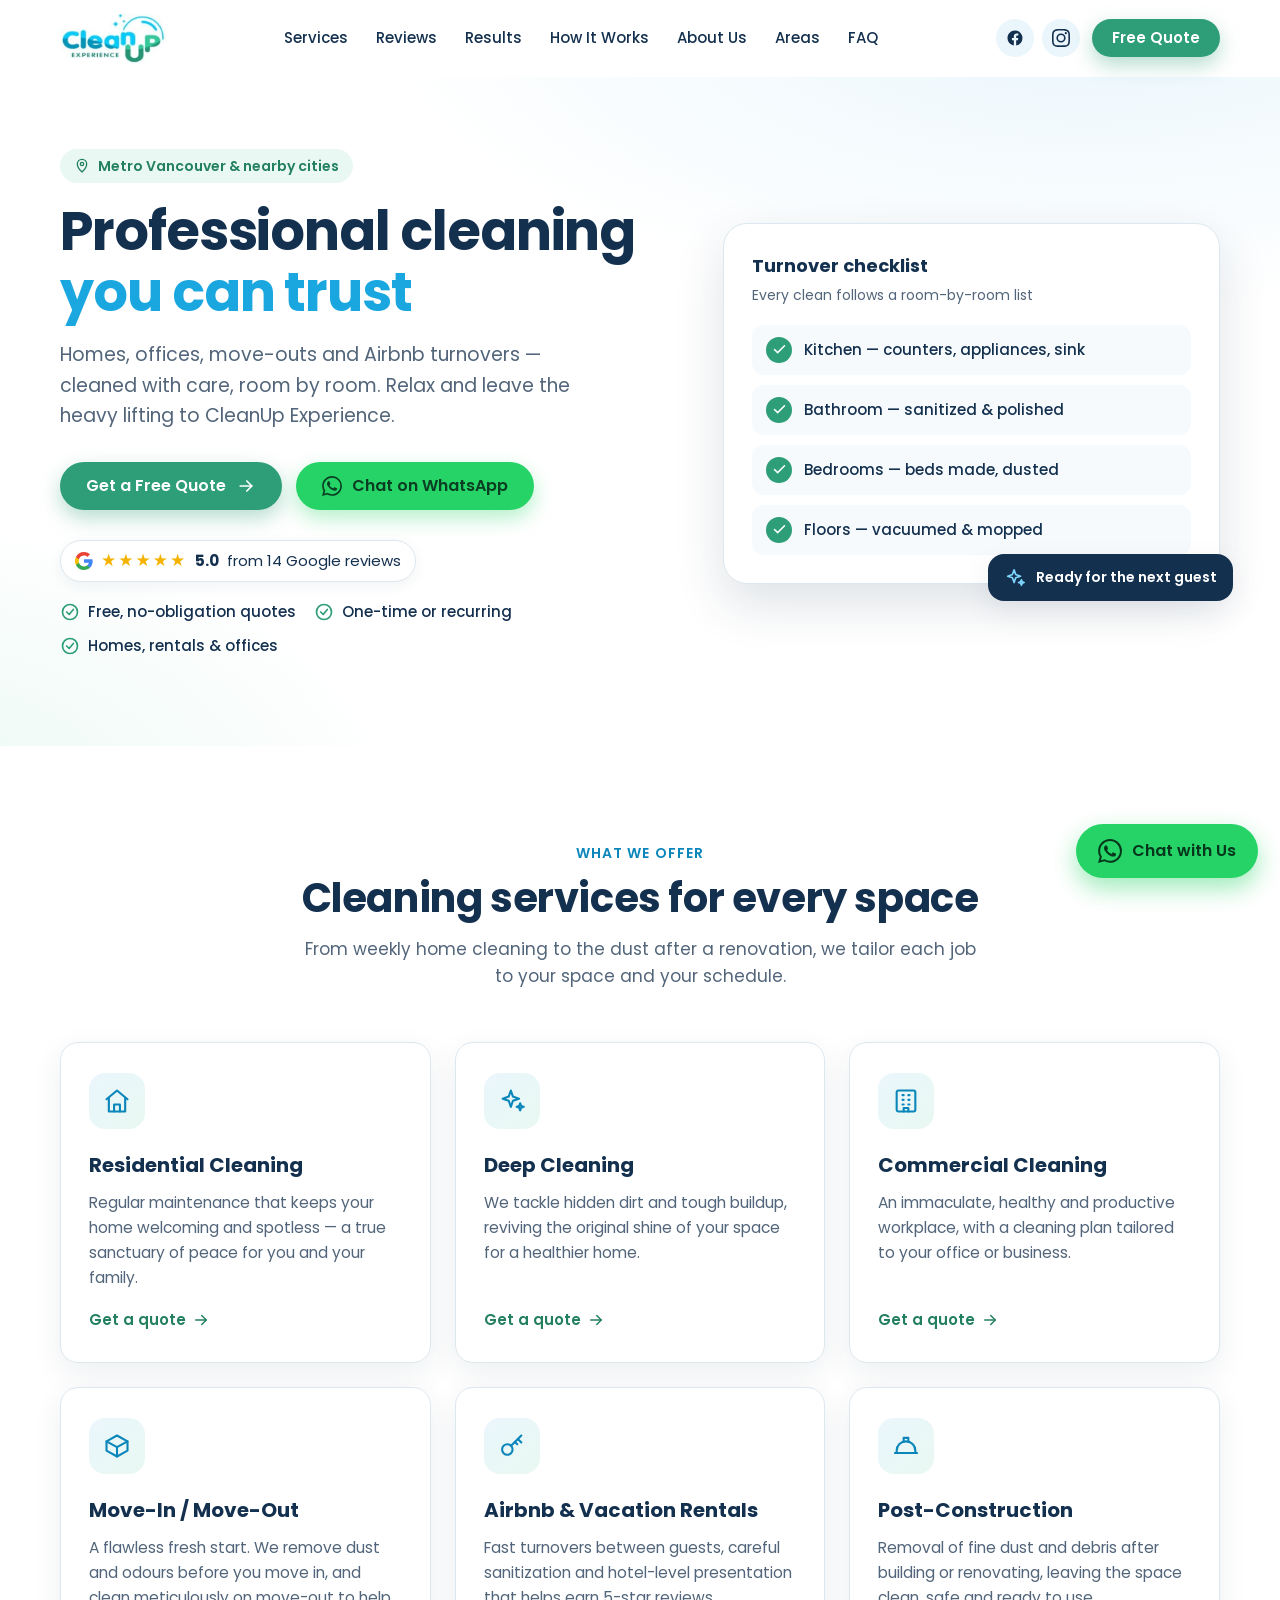
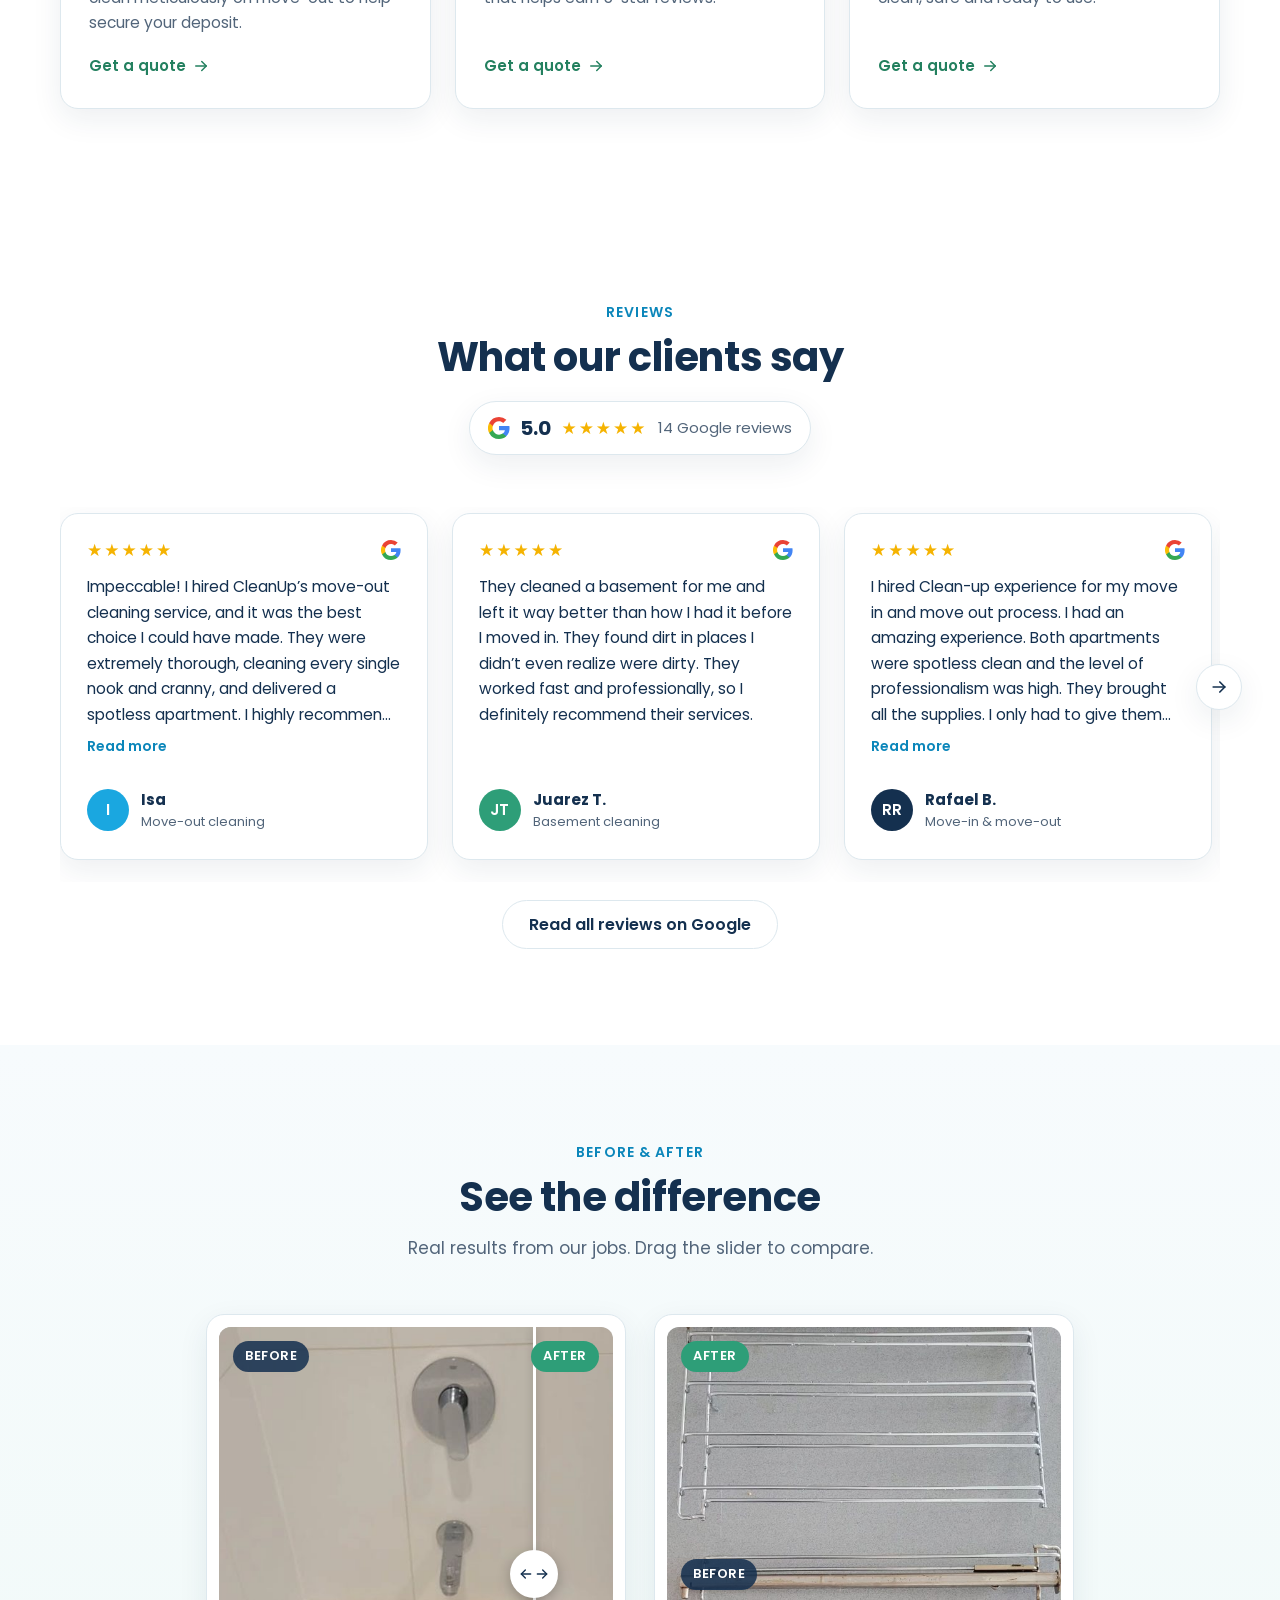
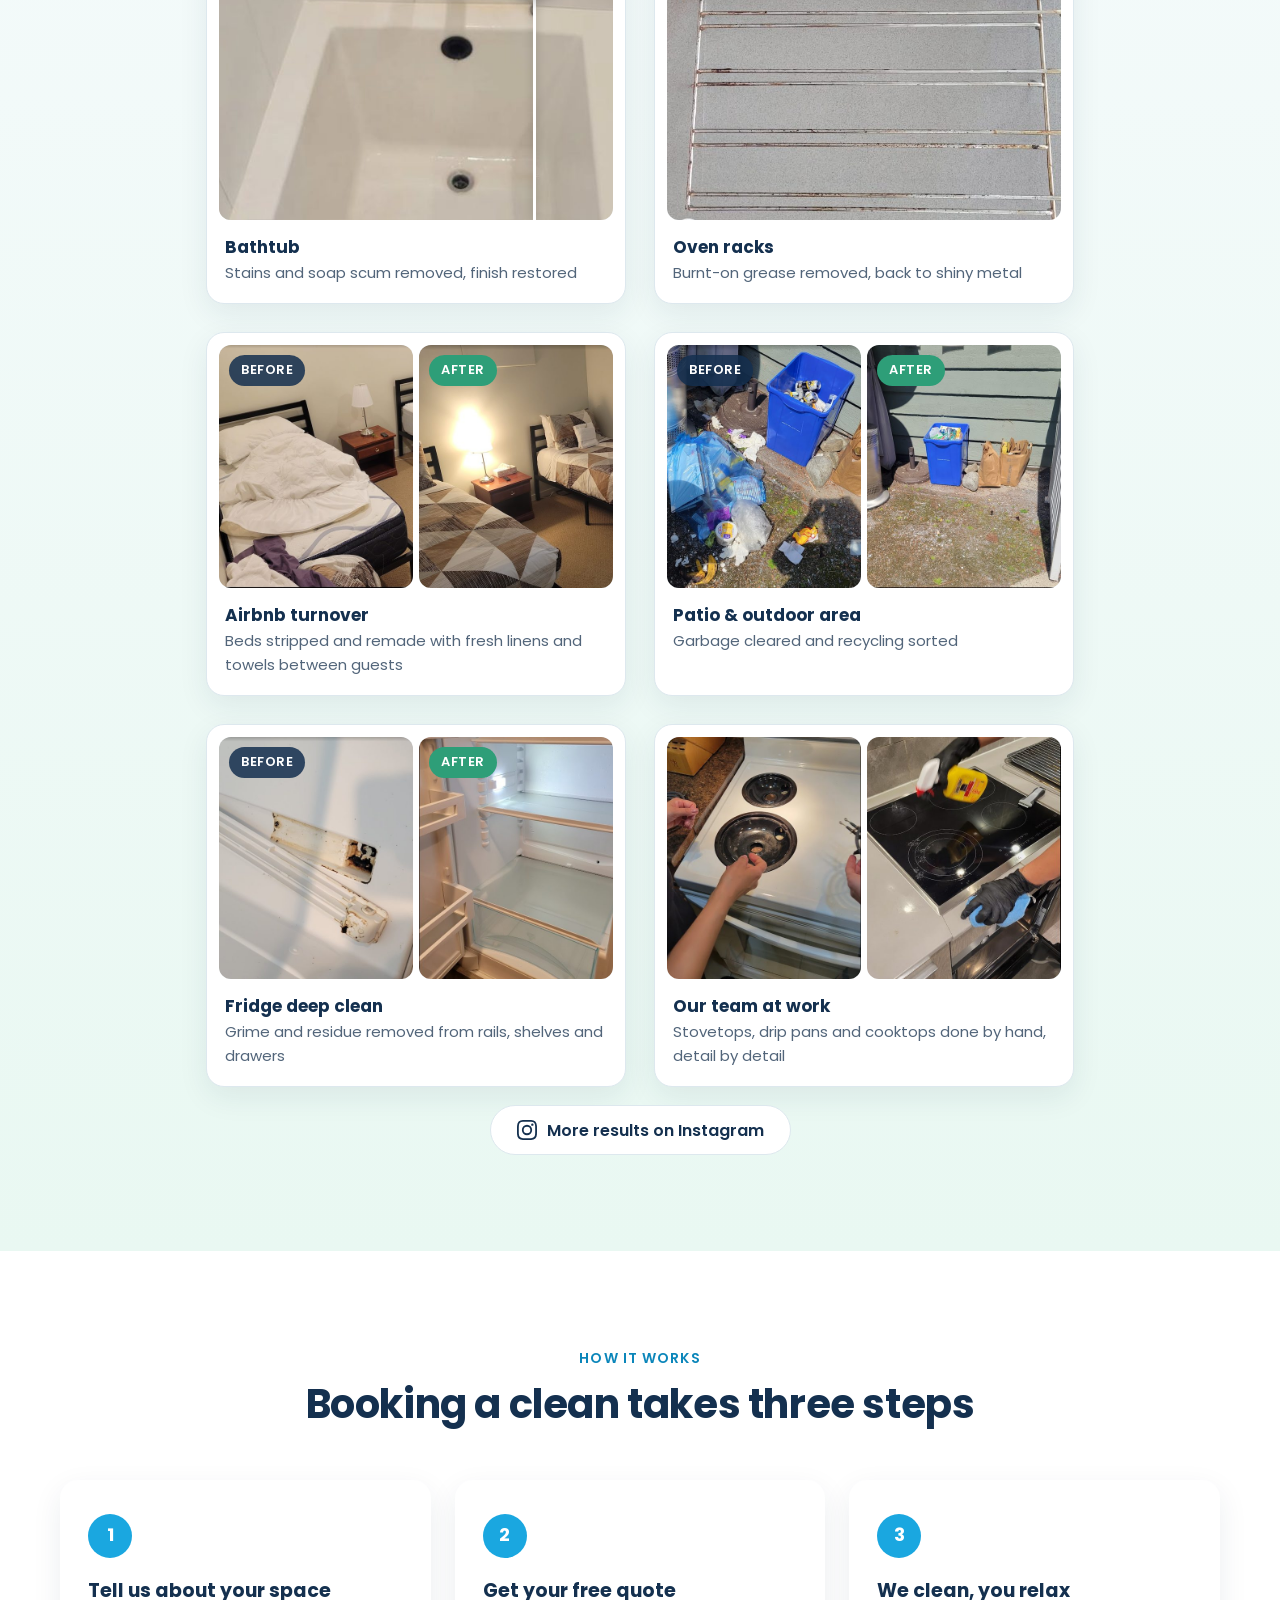
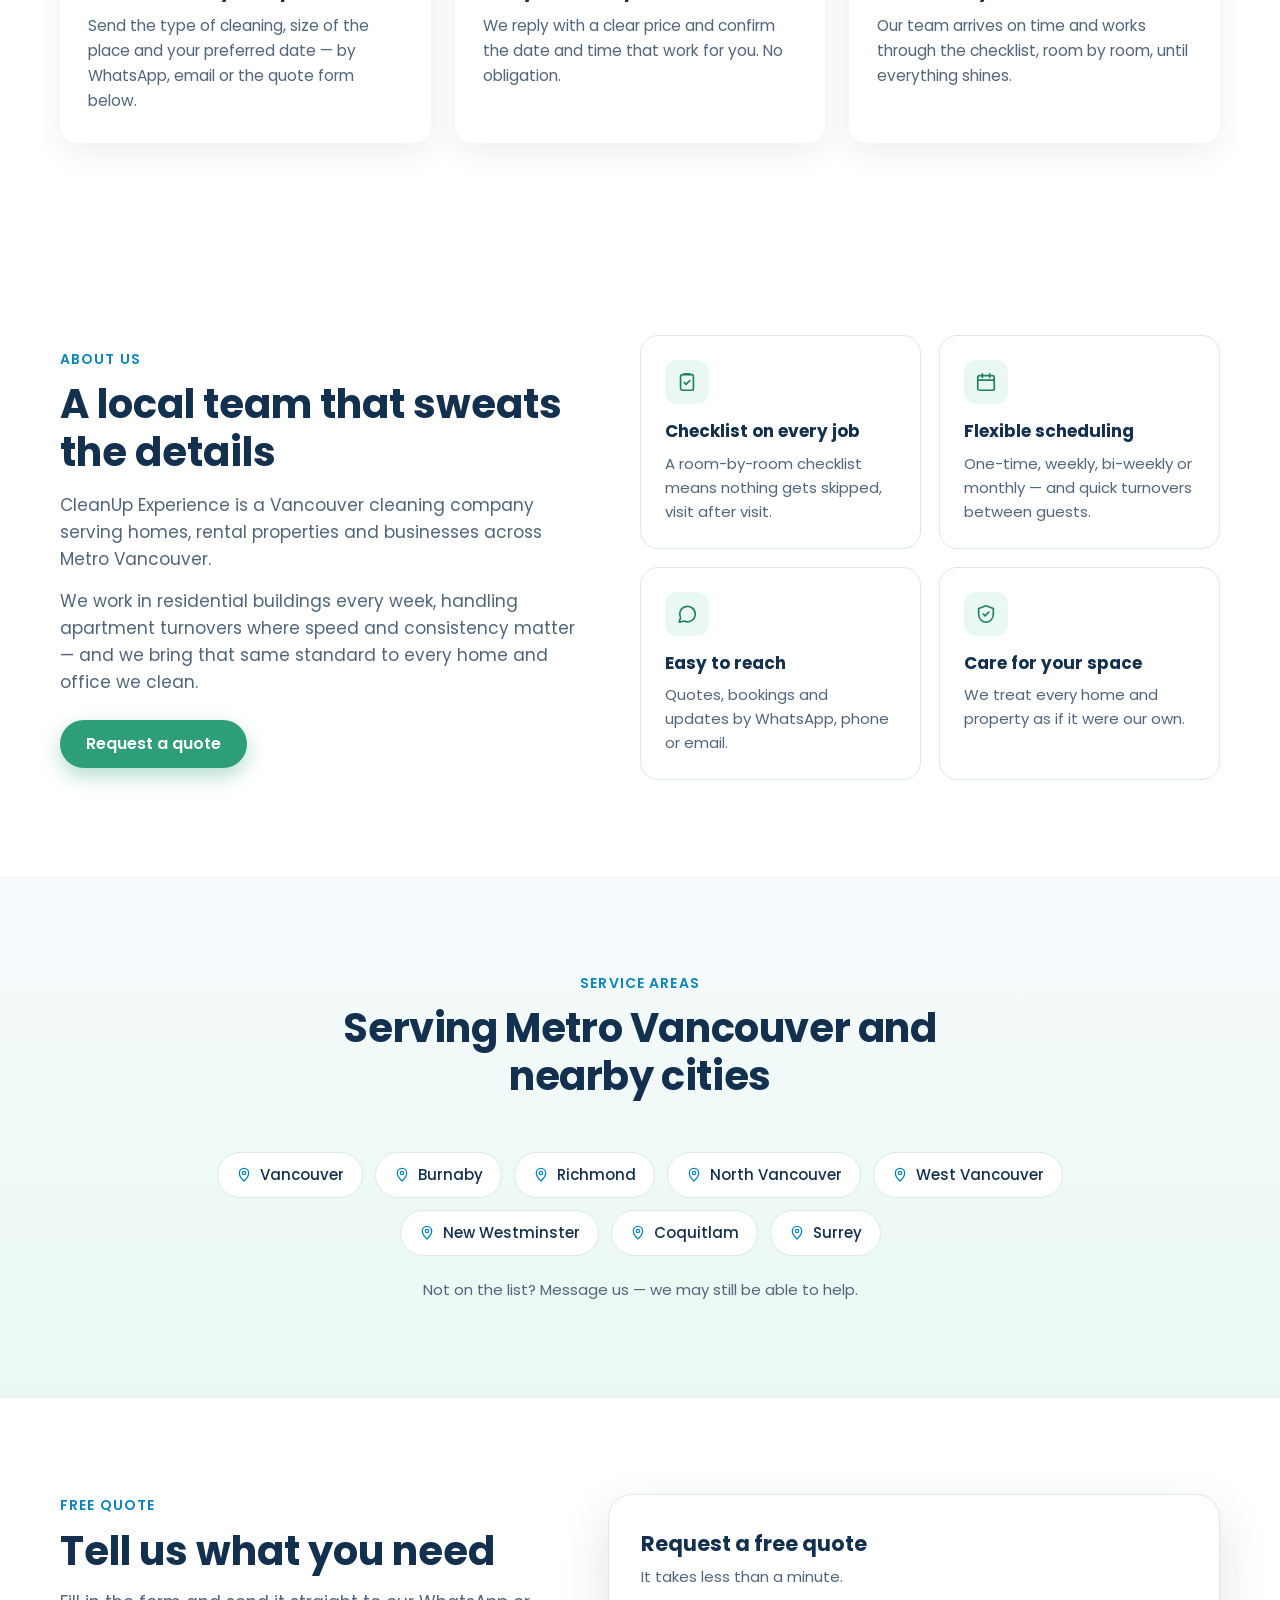
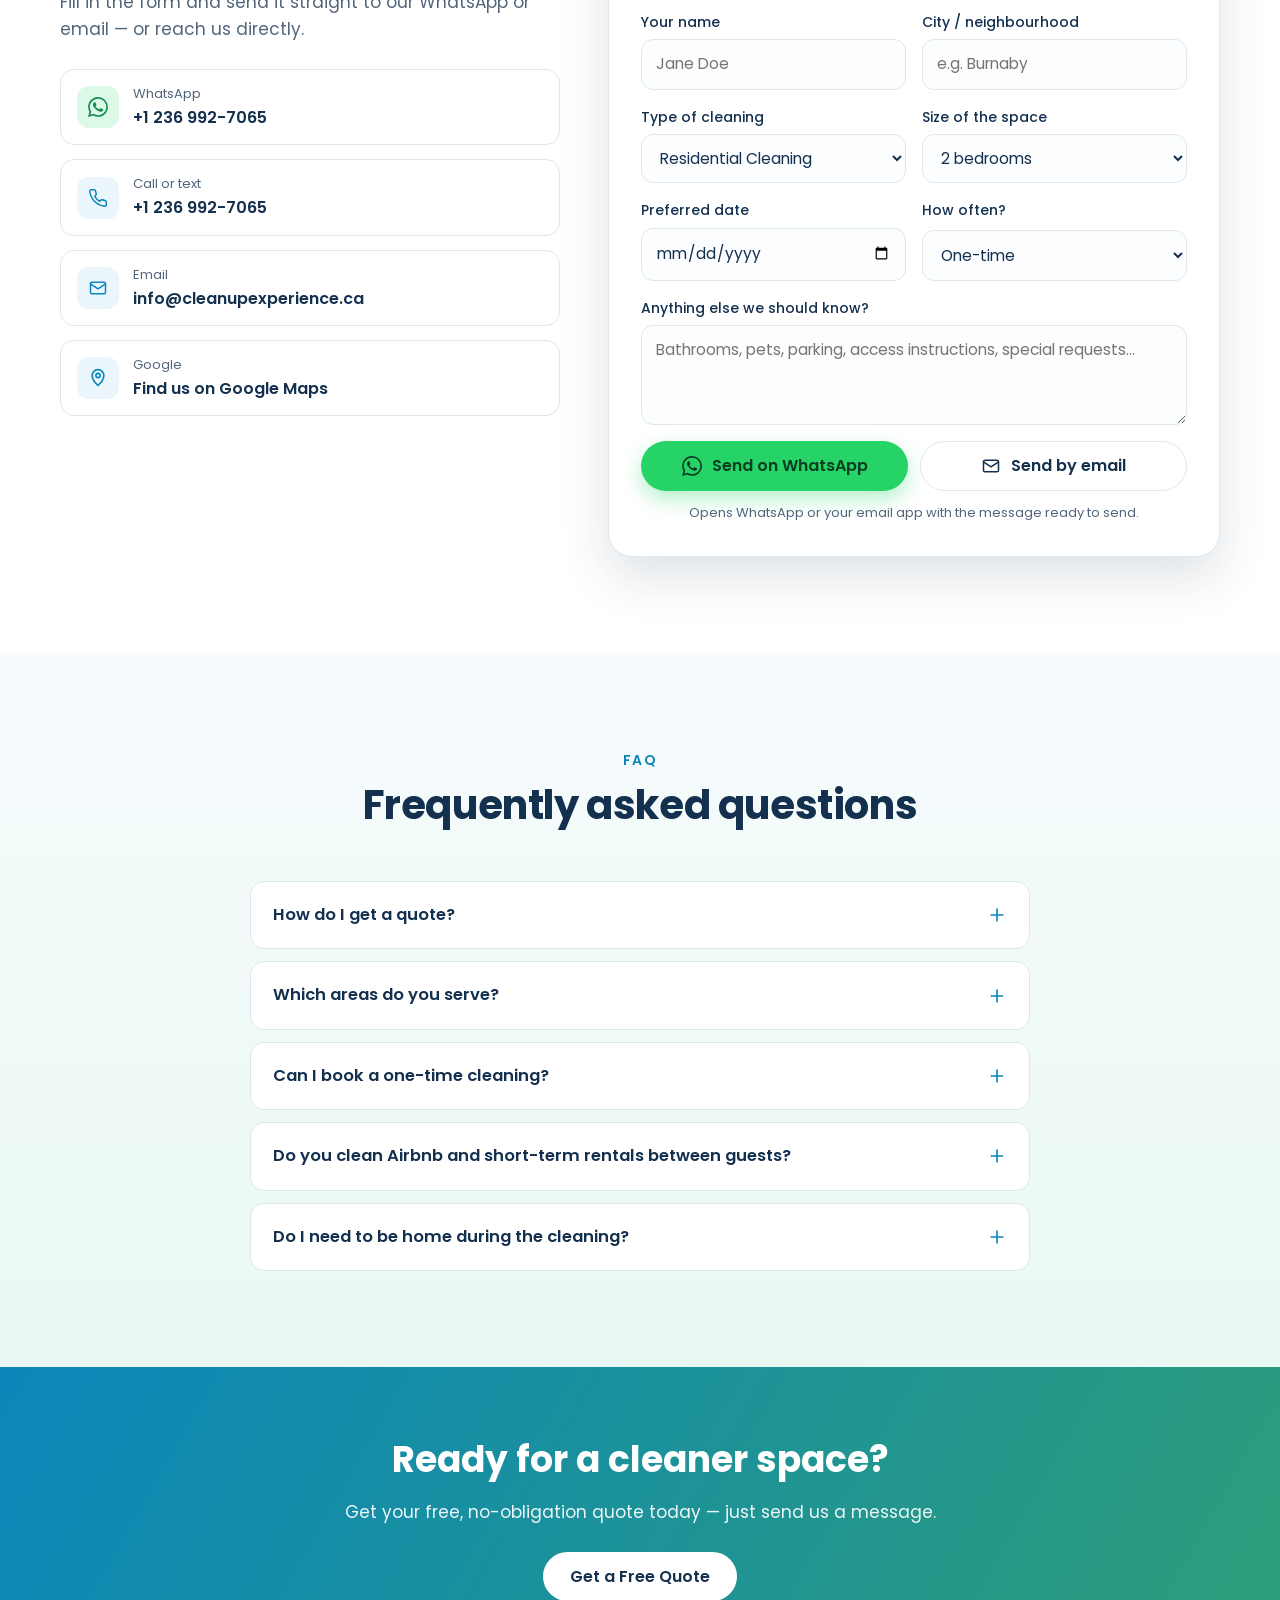
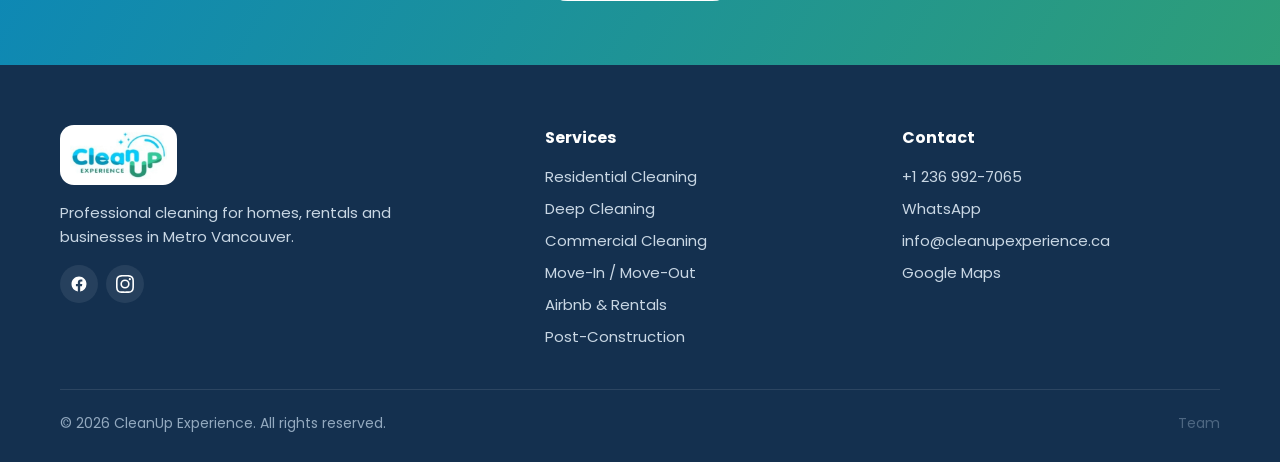
==== index.html @ a3937043 "Add files via upload" ====
<!DOCTYPE html>
<html lang="en" class="no-js">
<head>
  <meta charset="UTF-8">
  <meta name="viewport" content="width=device-width, initial-scale=1.0">
  <title>CleanUp Experience | House, Airbnb &amp; Commercial Cleaning in Metro Vancouver</title>
  <meta name="description" content="Professional residential, deep, move-in/move-out, Airbnb turnover, commercial and post-construction cleaning in Vancouver and Metro Vancouver. Get a free quote on WhatsApp.">
  <link rel="canonical" href="https://cleanupexperience.ca/">
  <meta name="theme-color" content="#1aa7e0">

  <!-- Open Graph / social sharing -->
  <meta property="og:type" content="website">
  <meta property="og:site_name" content="CleanUp Experience">
  <meta property="og:title" content="CleanUp Experience | Professional Cleaning in Metro Vancouver">
  <meta property="og:description" content="Residential, deep, move-in/out, Airbnb, commercial and post-construction cleaning. Free quotes on WhatsApp.">
  <meta property="og:url" content="https://cleanupexperience.ca/">
  <meta property="og:image" content="https://cleanupexperience.ca/assets/og-image.jpg">
  <meta property="og:locale" content="en_CA">
  <meta name="twitter:card" content="summary_large_image">

  <!-- Icons -->
  <link rel="icon" href="/favicon.ico" sizes="any">
  <link rel="apple-touch-icon" href="/assets/apple-touch-icon.png">

  <!-- Fonts -->
  <link rel="preconnect" href="https://fonts.googleapis.com">
  <link rel="preconnect" href="https://fonts.gstatic.com" crossorigin>
  <link href="https://fonts.googleapis.com/css2?family=Poppins:wght@400;500;600;700&display=swap" rel="stylesheet">

  <link rel="stylesheet" href="/styles.css">

  <!-- Structured data: helps Google show the business correctly -->
  <script type="application/ld+json">
  {
    "@context": "https://schema.org",
    "@type": "LocalBusiness",
    "@id": "https://cleanupexperience.ca/#business",
    "name": "CleanUp Experience",
    "description": "Residential, deep, move-in/move-out, Airbnb turnover, commercial and post-construction cleaning in Metro Vancouver.",
    "url": "https://cleanupexperience.ca/",
    "logo": "https://cleanupexperience.ca/assets/logo.png",
    "image": "https://cleanupexperience.ca/assets/og-image.jpg",
    "telephone": "+1-236-992-7065",
    "email": "info@cleanupexperience.ca",
    "address": { "@type": "PostalAddress", "addressLocality": "Vancouver", "addressRegion": "BC", "addressCountry": "CA" },
    "areaServed": ["Vancouver", "Burnaby", "Richmond", "North Vancouver", "West Vancouver", "New Westminster", "Coquitlam", "Surrey"],
    "hasMap": "https://www.google.com/maps?cid=1619210984086635699",
    "sameAs": [
      "https://www.facebook.com/profile.php?id=61576407746476",
      "https://www.instagram.com/cleanupexperience/"
    ]
  }
  </script>
  <script>document.documentElement.classList.remove('no-js');</script>
</head>
<body>

  <!-- Icon sprite (used with <svg><use href="#i-name"/></svg>) -->
  <svg width="0" height="0" style="position:absolute" aria-hidden="true">
    <defs>
      <symbol id="i-home" viewBox="0 0 24 24" fill="none" stroke-width="1.8" stroke-linecap="round" stroke-linejoin="round"><path d="M3 10.5 12 3l9 7.5"/><path d="M5 9.5V21h14V9.5"/><path d="M9.5 21v-6h5v6"/></symbol>
      <symbol id="i-sparkle" viewBox="0 0 24 24" fill="none" stroke-width="1.8" stroke-linecap="round" stroke-linejoin="round"><path d="M11 3l1.8 5.2L18 10l-5.2 1.8L11 17l-1.8-5.2L4 10l5.2-1.8z"/><path d="M19 14l.8 2.2L22 17l-2.2.8L19 20l-.8-2.2L16 17l2.2-.8z"/></symbol>
      <symbol id="i-building" viewBox="0 0 24 24" fill="none" stroke-width="1.8" stroke-linecap="round" stroke-linejoin="round"><rect x="4" y="3" width="16" height="18" rx="1.5"/><path d="M9 7h1M14 7h1M9 11h1M14 11h1M9 15h1M14 15h1"/><path d="M10 21v-3h4v3"/></symbol>
      <symbol id="i-box" viewBox="0 0 24 24" fill="none" stroke-width="1.8" stroke-linecap="round" stroke-linejoin="round"><path d="M21 8 12 3 3 8v8l9 5 9-5z"/><path d="m3 8 9 5 9-5"/><path d="M12 13v8"/></symbol>
      <symbol id="i-key" viewBox="0 0 24 24" fill="none" stroke-width="1.8" stroke-linecap="round" stroke-linejoin="round"><circle cx="8" cy="15" r="4.5"/><path d="m11.2 11.8 8.8-8.8"/><path d="m17 6 3 3"/><path d="m14.5 8.5 2 2"/></symbol>
      <symbol id="i-hardhat" viewBox="0 0 24 24" fill="none" stroke-width="1.8" stroke-linecap="round" stroke-linejoin="round"><path d="M2.5 18h19"/><path d="M4 18v-2a8 8 0 0 1 16 0v2"/><path d="M10 8.5V5h4v3.5"/></symbol>
      <symbol id="i-check" viewBox="0 0 24 24" fill="none" stroke-width="2.4" stroke-linecap="round" stroke-linejoin="round"><path d="M20 6 9 17l-5-5"/></symbol>
      <symbol id="i-check-circle" viewBox="0 0 24 24" fill="none" stroke-width="2" stroke-linecap="round" stroke-linejoin="round"><circle cx="12" cy="12" r="9"/><path d="m8 12 3 3 5-6"/></symbol>
      <symbol id="i-arrow" viewBox="0 0 24 24" fill="none" stroke-width="2" stroke-linecap="round" stroke-linejoin="round"><path d="M5 12h14"/><path d="m13 6 6 6-6 6"/></symbol>
      <symbol id="i-pin" viewBox="0 0 24 24" fill="none" stroke-width="2" stroke-linecap="round" stroke-linejoin="round"><path d="M12 21s7-6.2 7-12a7 7 0 0 0-14 0c0 5.8 7 12 7 12z"/><circle cx="12" cy="9" r="2.5"/></symbol>
      <symbol id="i-phone" viewBox="0 0 24 24" fill="none" stroke-width="1.8" stroke-linecap="round" stroke-linejoin="round"><path d="M22 16.9v3a2 2 0 0 1-2.2 2 19.8 19.8 0 0 1-8.6-3.1 19.5 19.5 0 0 1-6-6A19.8 19.8 0 0 1 2.1 4.2 2 2 0 0 1 4.1 2h3a2 2 0 0 1 2 1.7c.1 1 .4 1.9.7 2.8a2 2 0 0 1-.5 2.1L8 9.9a16 16 0 0 0 6 6l1.3-1.3a2 2 0 0 1 2.1-.4c.9.3 1.8.6 2.8.7a2 2 0 0 1 1.7 2z"/></symbol>
      <symbol id="i-mail" viewBox="0 0 24 24" fill="none" stroke-width="1.8" stroke-linecap="round" stroke-linejoin="round"><rect x="3" y="5" width="18" height="14" rx="2"/><path d="m3 7 9 6 9-6"/></symbol>
      <symbol id="i-clipboard" viewBox="0 0 24 24" fill="none" stroke-width="1.8" stroke-linecap="round" stroke-linejoin="round"><rect x="5" y="4" width="14" height="17" rx="2"/><path d="M9 4V3h6v1"/><path d="m9 12.5 2 2 4-4"/></symbol>
      <symbol id="i-calendar" viewBox="0 0 24 24" fill="none" stroke-width="1.8" stroke-linecap="round" stroke-linejoin="round"><rect x="3" y="5" width="18" height="16" rx="2"/><path d="M3 10h18M8 3v4M16 3v4"/></symbol>
      <symbol id="i-chat" viewBox="0 0 24 24" fill="none" stroke-width="1.8" stroke-linecap="round" stroke-linejoin="round"><path d="M21 12a8.5 8.5 0 0 1-12.3 7.6L3.5 21l1.4-5A8.5 8.5 0 1 1 21 12z"/></symbol>
      <symbol id="i-shield" viewBox="0 0 24 24" fill="none" stroke-width="1.8" stroke-linecap="round" stroke-linejoin="round"><path d="M12 3 4 6v6c0 5 3.4 8.4 8 9 4.6-.6 8-4 8-9V6z"/><path d="m9 12 2 2 4-4"/></symbol>
      <symbol id="i-plus" viewBox="0 0 24 24" fill="none" stroke-width="2" stroke-linecap="round"><path d="M12 5v14M5 12h14"/></symbol>
      <symbol id="i-menu" viewBox="0 0 24 24" fill="none" stroke-width="2" stroke-linecap="round"><path d="M4 7h16M4 12h16M4 17h16"/></symbol>
      <symbol id="i-close" viewBox="0 0 24 24" fill="none" stroke-width="2" stroke-linecap="round"><path d="M6 6l12 12M18 6 6 18"/></symbol>
      <symbol id="i-whatsapp" viewBox="0 0 24 24"><path d="M17.472 14.382c-.297-.149-1.758-.867-2.03-.967-.273-.099-.471-.148-.67.15-.197.297-.767.966-.94 1.164-.173.199-.347.223-.644.075-.297-.15-1.255-.463-2.39-1.475-.883-.788-1.48-1.761-1.653-2.059-.173-.297-.018-.458.13-.606.134-.133.298-.347.446-.52.149-.174.198-.298.298-.497.099-.198.05-.371-.025-.52-.075-.149-.669-1.612-.916-2.207-.242-.579-.487-.5-.669-.51-.173-.008-.371-.01-.57-.01-.198 0-.52.074-.792.372-.272.297-1.04 1.016-1.04 2.479 0 1.462 1.065 2.875 1.213 3.074.149.198 2.096 3.2 5.077 4.487.709.306 1.262.489 1.694.625.712.227 1.36.195 1.871.118.571-.085 1.758-.719 2.006-1.413.248-.694.248-1.289.173-1.413-.074-.124-.272-.198-.57-.347m-5.421 7.403h-.004a9.87 9.87 0 0 1-5.031-1.378l-.361-.214-3.741.982.998-3.648-.235-.374a9.86 9.86 0 0 1-1.51-5.26c.001-5.45 4.436-9.884 9.888-9.884 2.64 0 5.122 1.03 6.988 2.898a9.825 9.825 0 0 1 2.893 6.994c-.003 5.45-4.437 9.884-9.885 9.884m8.413-18.297A11.815 11.815 0 0 0 12.05 0C5.495 0 .16 5.335.157 11.892c0 2.096.547 4.142 1.588 5.945L.057 24l6.305-1.654a11.882 11.882 0 0 0 5.683 1.448h.005c6.554 0 11.89-5.335 11.893-11.893a11.821 11.821 0 0 0-3.48-8.413Z"/></symbol>
      <symbol id="i-facebook" viewBox="0 0 24 24"><path d="M12 2.04C6.5 2.04 2 6.53 2 12.06c0 5 3.66 9.15 8.44 9.9v-7H7.9v-2.9h2.54V9.85c0-2.51 1.49-3.89 3.78-3.89 1.09 0 2.23.19 2.23.19v2.47h-1.26c-1.24 0-1.63.77-1.63 1.56v1.88h2.78l-.45 2.9h-2.33v7a10 10 0 0 0 8.44-9.9c0-5.53-4.5-10.02-10-10.02Z"/></symbol>
      <symbol id="i-instagram" viewBox="0 0 24 24"><path d="M12 2.16c3.2 0 3.58.01 4.85.07 3.25.15 4.77 1.69 4.92 4.92.06 1.27.07 1.65.07 4.85s-.01 3.58-.07 4.85c-.15 3.23-1.66 4.77-4.92 4.92-1.27.06-1.64.07-4.85.07s-3.58-.01-4.85-.07c-3.26-.15-4.77-1.7-4.92-4.92-.06-1.27-.07-1.64-.07-4.85s.01-3.58.07-4.85C2.38 3.92 3.9 2.38 7.15 2.23 8.42 2.17 8.8 2.16 12 2.16ZM12 0C8.74 0 8.33.01 7.05.07 2.7.27.27 2.69.07 7.05.01 8.33 0 8.74 0 12s.01 3.67.07 4.95c.2 4.36 2.62 6.78 6.98 6.98C8.33 23.99 8.74 24 12 24s3.67-.01 4.95-.07c4.35-.2 6.78-2.62 6.98-6.98.06-1.28.07-1.69.07-4.95s-.01-3.67-.07-4.95c-.2-4.35-2.62-6.78-6.98-6.98C15.67.01 15.26 0 12 0Zm0 5.84a6.16 6.16 0 1 0 0 12.32 6.16 6.16 0 0 0 0-12.32ZM12 16a4 4 0 1 1 0-8 4 4 0 0 1 0 8Zm6.41-11.85a1.44 1.44 0 1 0 0 2.88 1.44 1.44 0 0 0 0-2.88Z"/></symbol>
      <symbol id="i-google" viewBox="0 0 24 24"><path fill="#4285F4" d="M23.52 12.27c0-.85-.08-1.67-.22-2.45H12v4.63h6.46a5.52 5.52 0 0 1-2.4 3.63v3h3.88c2.27-2.1 3.58-5.18 3.58-8.81Z"/><path fill="#34A853" d="M12 24c3.24 0 5.96-1.07 7.94-2.91l-3.88-3.01c-1.07.72-2.45 1.15-4.06 1.15-3.12 0-5.77-2.11-6.71-4.95H1.28v3.11A12 12 0 0 0 12 24Z"/><path fill="#FBBC05" d="M5.29 14.28a7.2 7.2 0 0 1 0-4.56V6.61H1.28a12 12 0 0 0 0 10.78l4.01-3.11Z"/><path fill="#EA4335" d="M12 4.77c1.76 0 3.34.61 4.59 1.8l3.44-3.44A11.97 11.97 0 0 0 12 0 12 12 0 0 0 1.28 6.61l4.01 3.11C6.23 6.88 8.88 4.77 12 4.77Z"/></symbol>
    </defs>
  </svg>

  <a class="skip-link" href="#main">Skip to content</a>

  <!-- ================= HEADER ================= -->
  <header class="site-header" id="top">
    <div class="container header-inner">
      <a class="brand" href="#top" aria-label="CleanUp Experience — home">
        <picture>
          <source srcset="/assets/logo-sm.webp 1x, /assets/logo.webp 2x" type="image/webp">
          <img src="/assets/logo-sm.png" alt="CleanUp Experience" width="106" height="52">
        </picture>
      </a>

      <nav class="main-nav" id="main-nav" aria-label="Main">
        <a href="#services">Services</a>
        <a href="#reviews">Reviews</a>
        <a href="#results">Results</a>
        <a href="#how">How It Works</a>
        <a href="#about">About Us</a>
        <a href="#areas">Areas</a>
        <a href="#faq">FAQ</a>
        <a href="#quote" class="btn btn-primary nav-cta">Get a Free Quote</a>
      </nav>

      <div class="header-actions">
        <div class="social">
          <a href="https://www.facebook.com/profile.php?id=61576407746476" target="_blank" rel="noopener" aria-label="CleanUp Experience on Facebook"><svg aria-hidden="true"><use href="#i-facebook"/></svg></a>
          <a href="https://www.instagram.com/cleanupexperience/" target="_blank" rel="noopener" aria-label="CleanUp Experience on Instagram"><svg aria-hidden="true"><use href="#i-instagram"/></svg></a>
        </div>
        <a href="#quote" class="btn btn-primary btn-sm">Free Quote</a>
        <button class="menu-toggle" type="button" aria-controls="main-nav" aria-expanded="false" aria-label="Open menu">
          <svg class="icon-open" aria-hidden="true"><use href="#i-menu"/></svg>
          <svg class="icon-close" aria-hidden="true"><use href="#i-close"/></svg>
        </button>
      </div>
    </div>
  </header>

  <main id="main">

    <!-- ================= HERO ================= -->
    <section class="hero">
      <div class="bubbles" aria-hidden="true">
        <span class="bubble"></span><span class="bubble"></span><span class="bubble"></span><span class="bubble"></span><span class="bubble"></span>
      </div>
      <div class="container hero-grid">
        <div>
          <span class="eyebrow"><svg aria-hidden="true"><use href="#i-pin"/></svg>Metro Vancouver &amp; nearby cities</span>
          <h1>Professional cleaning <span class="hl">you can trust</span></h1>
          <p class="lead">Homes, offices, move-outs and Airbnb turnovers — cleaned with care, room by room. Relax and leave the heavy lifting to CleanUp Experience.</p>
          <div class="hero-ctas">
            <a href="#quote" class="btn btn-primary">Get a Free Quote <svg aria-hidden="true" stroke="currentColor"><use href="#i-arrow"/></svg></a>
            <a href="https://wa.me/12369927065?text=Hi!%20I'd%20like%20a%20cleaning%20quote." class="btn btn-wa" target="_blank" rel="noopener"><svg aria-hidden="true"><use href="#i-whatsapp"/></svg>Chat on WhatsApp</a>
          </div>
          <a class="hero-rating" href="#reviews"><svg aria-hidden="true"><use href="#i-google"/></svg><span class="stars" aria-hidden="true">★★★★★</span><strong>5.0</strong> from 14 Google reviews</a>
          <ul class="chips">
            <li><svg aria-hidden="true"><use href="#i-check-circle"/></svg>Free, no-obligation quotes</li>
            <li><svg aria-hidden="true"><use href="#i-check-circle"/></svg>One-time or recurring</li>
            <li><svg aria-hidden="true"><use href="#i-check-circle"/></svg>Homes, rentals &amp; offices</li>
          </ul>
        </div>

        <div class="hero-card" aria-hidden="true">
          <h2>Turnover checklist</h2>
          <p class="sub">Every clean follows a room-by-room list</p>
          <ul class="checklist">
            <li><span class="tick"><svg><use href="#i-check"/></svg></span>Kitchen — counters, appliances, sink</li>
            <li><span class="tick"><svg><use href="#i-check"/></svg></span>Bathroom — sanitized &amp; polished</li>
            <li><span class="tick"><svg><use href="#i-check"/></svg></span>Bedrooms — beds made, dusted</li>
            <li><span class="tick"><svg><use href="#i-check"/></svg></span>Floors — vacuumed &amp; mopped</li>
          </ul>
          <div class="badge"><svg><use href="#i-sparkle"/></svg>Ready for the next guest</div>
        </div>
      </div>
    </section>

    <!-- ================= SERVICES ================= -->
    <section class="section" id="services">
      <div class="container">
        <div class="section-head reveal">
          <p class="kicker">What we offer</p>
          <h2>Cleaning services for every space</h2>
          <p>From weekly home cleaning to the dust after a renovation, we tailor each job to your space and your schedule.</p>
        </div>

        <div class="services-grid">
          <article class="service reveal">
            <div class="icon"><svg aria-hidden="true"><use href="#i-home"/></svg></div>
            <h3>Residential Cleaning</h3>
            <p>Regular maintenance that keeps your home welcoming and spotless — a true sanctuary of peace for you and your family.</p>
            <a class="more" href="#quote" data-service="Residential Cleaning">Get a quote <svg aria-hidden="true"><use href="#i-arrow"/></svg></a>
          </article>
          <article class="service reveal">
            <div class="icon"><svg aria-hidden="true"><use href="#i-sparkle"/></svg></div>
            <h3>Deep Cleaning</h3>
            <p>We tackle hidden dirt and tough buildup, reviving the original shine of your space for a healthier home.</p>
            <a class="more" href="#quote" data-service="Deep Cleaning">Get a quote <svg aria-hidden="true"><use href="#i-arrow"/></svg></a>
          </article>
          <article class="service reveal">
            <div class="icon"><svg aria-hidden="true"><use href="#i-building"/></svg></div>
            <h3>Commercial Cleaning</h3>
            <p>An immaculate, healthy and productive workplace, with a cleaning plan tailored to your office or business.</p>
            <a class="more" href="#quote" data-service="Commercial Cleaning">Get a quote <svg aria-hidden="true"><use href="#i-arrow"/></svg></a>
          </article>
          <article class="service reveal">
            <div class="icon"><svg aria-hidden="true"><use href="#i-box"/></svg></div>
            <h3>Move-In / Move-Out</h3>
            <p>A flawless fresh start. We remove dust and odours before you move in, and clean meticulously on move-out to help secure your deposit.</p>
            <a class="more" href="#quote" data-service="Move-In / Move-Out">Get a quote <svg aria-hidden="true"><use href="#i-arrow"/></svg></a>
          </article>
          <article class="service reveal">
            <div class="icon"><svg aria-hidden="true"><use href="#i-key"/></svg></div>
            <h3>Airbnb &amp; Vacation Rentals</h3>
            <p>Fast turnovers between guests, careful sanitization and hotel-level presentation that helps earn 5-star reviews.</p>
            <a class="more" href="#quote" data-service="Airbnb / Vacation Rental">Get a quote <svg aria-hidden="true"><use href="#i-arrow"/></svg></a>
          </article>
          <article class="service reveal">
            <div class="icon"><svg aria-hidden="true"><use href="#i-hardhat"/></svg></div>
            <h3>Post-Construction</h3>
            <p>Removal of fine dust and debris after building or renovating, leaving the space clean, safe and ready to use.</p>
            <a class="more" href="#quote" data-service="Post-Construction">Get a quote <svg aria-hidden="true"><use href="#i-arrow"/></svg></a>
          </article>
        </div>
      </div>
    </section>

    <!-- ================= REVIEWS (real Google reviews — keep in sync with Google Maps) ================= -->
    <section class="section" id="reviews">
      <div class="container">
        <div class="section-head reveal">
          <p class="kicker">Reviews</p>
          <h2>What our clients say</h2>
          <a class="rating-badge" href="https://www.google.com/maps?cid=1619210984086635699" target="_blank" rel="noopener">
            <svg aria-hidden="true"><use href="#i-google"/></svg>
            <span class="rating-num">5.0</span>
            <span class="stars" aria-hidden="true">★★★★★</span>
            <span class="rating-count">14 Google reviews</span>
          </a>
        </div>
        <div class="reviews-wrap">
          <button class="rev-nav prev" type="button" aria-label="Previous reviews"><svg aria-hidden="true"><use href="#i-arrow"/></svg></button>
          <div class="reviews-track" id="reviews-track" tabindex="0" aria-label="Google reviews">
          <figure class="review">
            <div class="review-top"><span class="stars" aria-label="5 out of 5 stars">★★★★★</span><svg class="g-logo" aria-label="Google review" role="img"><use href="#i-google"/></svg></div>
            <blockquote>Impeccable! I hired CleanUp’s move-out cleaning service, and it was the best choice I could have made. They were extremely thorough, cleaning every single nook and cranny, and delivered a spotless apartment. I highly recommend their service.</blockquote>
            <figcaption><span class="avatar" style="background:#1aa7e0">I</span><span><strong>Isa</strong><span class="review-tag">Move-out cleaning</span></span></figcaption>
          </figure>
          <figure class="review">
            <div class="review-top"><span class="stars" aria-label="5 out of 5 stars">★★★★★</span><svg class="g-logo" aria-label="Google review" role="img"><use href="#i-google"/></svg></div>
            <blockquote>They cleaned a basement for me and left it way better than how I had it before I moved in. They found dirt in places I didn’t even realize were dirty. They worked fast and professionally, so I definitely recommend their services.</blockquote>
            <figcaption><span class="avatar" style="background:#2e9e78">JT</span><span><strong>Juarez T.</strong><span class="review-tag">Basement cleaning</span></span></figcaption>
          </figure>
          <figure class="review">
            <div class="review-top"><span class="stars" aria-label="5 out of 5 stars">★★★★★</span><svg class="g-logo" aria-label="Google review" role="img"><use href="#i-google"/></svg></div>
            <blockquote>I hired Clean-up experience for my move in and move out process. I had an amazing experience. Both apartments were spotless clean and the level of professionalism was high. They brought all the supplies. I only had to give them the keys. Amazing!</blockquote>
            <figcaption><span class="avatar" style="background:#14304f">RR</span><span><strong>Rafael B.</strong><span class="review-tag">Move-in &amp; move-out</span></span></figcaption>
          </figure>
          <figure class="review">
            <div class="review-top"><span class="stars" aria-label="5 out of 5 stars">★★★★★</span><svg class="g-logo" aria-label="Google review" role="img"><use href="#i-google"/></svg></div>
            <blockquote>Had a great experience with Cleanup Experience! They even moved large appliances and cleaned all the hard-to-reach spots, which made a huge difference. Super detailed work. I’d definitely recommend them and will be hiring them again!</blockquote>
            <figcaption><span class="avatar" style="background:#0b86ba">PS</span><span><strong>Paula S.</strong><span class="review-tag">Deep cleaning</span></span></figcaption>
          </figure>
          <figure class="review">
            <div class="review-top"><span class="stars" aria-label="5 out of 5 stars">★★★★★</span><svg class="g-logo" aria-label="Google review" role="img"><use href="#i-google"/></svg></div>
            <blockquote>I had an amazing experience with this cleaning company! They did a move-out cleaning for my home, and everything was absolutely spotless. They are extremely detail-oriented and cleaned areas I didn’t even think needed cleaning 😂. The quality of their work is outstanding. I highly recommend them!</blockquote>
            <figcaption><span class="avatar" style="background:#23805f">KF</span><span><strong>Karla F.</strong><span class="review-tag">Move-out cleaning</span></span></figcaption>
          </figure>
          <figure class="review">
            <div class="review-top"><span class="stars" aria-label="5 out of 5 stars">★★★★★</span><svg class="g-logo" aria-label="Google review" role="img"><use href="#i-google"/></svg></div>
            <blockquote>They are absolutely fantastic and always exceed expectations. They are consistently punctual and extremely reliable, which makes a huge difference. I’ve known them for quite a while, and their consistency has never changed. Their attention to detail is impressive — they are truly very detailed in everything they do. Communication is always clear, professional, and efficient. I highly recommend their services without hesitation.</blockquote>
            <figcaption><span class="avatar" style="background:#1f4570">TP</span><span><strong>Thayna P.</strong></span></figcaption>
          </figure>
          <figure class="review">
            <div class="review-top"><span class="stars" aria-label="5 out of 5 stars">★★★★★</span><svg class="g-logo" aria-label="Google review" role="img"><use href="#i-google"/></svg></div>
            <blockquote>The cleaning was absolutely perfect — truly impeccable. Every detail was handled with great care, and the stove looks like new again. I was also very impressed with the speed and efficiency of the service. Everything was done quickly without compromising quality. Highly recommended!</blockquote>
            <figcaption><span class="avatar" style="background:#1aa7e0">AV</span><span><strong>Andrea V.</strong></span></figcaption>
          </figure>
          <figure class="review">
            <div class="review-top"><span class="stars" aria-label="5 out of 5 stars">★★★★★</span><svg class="g-logo" aria-label="Google review" role="img"><use href="#i-google"/></svg></div>
            <blockquote>Michelle is absolutely the best! She's honest with her timing, trustworthy, and care about the details. We can't think of another company to clean our house. We're extremely happy and grateful that Cleanup Experience is taking care of our home!!!</blockquote>
            <figcaption><span class="avatar" style="background:#2e9e78">MD</span><span><strong>Mariana S.</strong><span class="review-tag">Home cleaning</span></span></figcaption>
          </figure>
          <figure class="review">
            <div class="review-top"><span class="stars" aria-label="5 out of 5 stars">★★★★★</span><svg class="g-logo" aria-label="Google review" role="img"><use href="#i-google"/></svg></div>
            <blockquote>I love Michele's service, she's very careful, and leaves the house spotless just the way I like it! I highly recommend her!</blockquote>
            <figcaption><span class="avatar" style="background:#14304f">AA</span><span><strong>Ana R.</strong><span class="review-tag">Home cleaning</span></span></figcaption>
          </figure>
          <figure class="review">
            <div class="review-top"><span class="stars" aria-label="5 out of 5 stars">★★★★★</span><svg class="g-logo" aria-label="Google review" role="img"><use href="#i-google"/></svg></div>
            <blockquote>Thank you very much for all your effort and hardworking to provide a great clean up experience for us. We totally recommend and definitely will be calling you back again.</blockquote>
            <figcaption><span class="avatar" style="background:#0b86ba">CS</span><span><strong>Carlos S.</strong></span></figcaption>
          </figure>
          <figure class="review">
            <div class="review-top"><span class="stars" aria-label="5 out of 5 stars">★★★★★</span><svg class="g-logo" aria-label="Google review" role="img"><use href="#i-google"/></svg></div>
            <blockquote>They did a great job with my move out clean. They were very professional and communicative</blockquote>
            <figcaption><span class="avatar" style="background:#23805f">TK</span><span><strong>Thomas K.</strong><span class="review-tag">Move-out cleaning</span></span></figcaption>
          </figure>
          <figure class="review">
            <div class="review-top"><span class="stars" aria-label="5 out of 5 stars">★★★★★</span><svg class="g-logo" aria-label="Google review" role="img"><use href="#i-google"/></svg></div>
            <blockquote>Been using this service for over a year, very pleased and would highly recommend!</blockquote>
            <figcaption><span class="avatar" style="background:#1f4570">GG</span><span><strong>Grace G.</strong><span class="review-tag">Regular client</span></span></figcaption>
          </figure>
          </div>
          <button class="rev-nav next" type="button" aria-label="Next reviews"><svg aria-hidden="true"><use href="#i-arrow"/></svg></button>
        </div>
        <div class="reviews-cta">
          <a class="btn btn-ghost" href="https://www.google.com/maps?cid=1619210984086635699" target="_blank" rel="noopener">Read all reviews on Google</a>
        </div>
      </div>
    </section>

    <!-- ================= BEFORE & AFTER (real jobs) ================= -->
    <section class="section section-alt" id="results">
      <div class="container">
        <div class="section-head reveal">
          <p class="kicker">Before &amp; after</p>
          <h2>See the difference</h2>
          <p>Real results from our jobs. Drag the slider to compare.</p>
        </div>
        <div class="ba-grid">
          <figure class="ba-card reveal">
            <div class="ba-slider" style="--pos:50%">
              <img src="/assets/results/bathtub-after.jpg" alt="Bathtub after cleaning: bright white, no stains" width="620" height="680" loading="lazy">
              <img class="ba-before" src="/assets/results/bathtub-before.jpg" alt="Bathtub before cleaning: yellowed stains and soap scum" width="620" height="680" loading="lazy">
              <span class="ba-label ba-label-before">Before</span>
              <span class="ba-label ba-label-after">After</span>
              <span class="ba-handle" aria-hidden="true"><svg><use href="#i-arrow"/></svg><svg><use href="#i-arrow"/></svg></span>
              <input class="ba-range" type="range" min="0" max="100" value="50" aria-label="Drag to compare before and after">
            </div>
            <figcaption><strong>Bathtub</strong> Stains and soap scum removed, finish restored</figcaption>
          </figure>
          <figure class="ba-card reveal">
            <div class="ba-static">
              <img src="/assets/results/oven-racks.jpg" alt="Two oven racks side by side: the top one cleaned and shiny, the bottom one still covered in burnt grease" width="630" height="802" loading="lazy">
              <span class="ba-label ba-label-after" style="top:14px;left:14px;right:auto">After</span>
              <span class="ba-label ba-label-before" style="top:47%;left:14px">Before</span>
            </div>
            <figcaption><strong>Oven racks</strong> Burnt-on grease removed, back to shiny metal</figcaption>
          </figure>
          <figure class="ba-card reveal">
            <div class="ba-pair">
              <div class="ba-half"><img src="/assets/results/bedroom-before.jpg" alt="Airbnb bedroom right after guest check-out: beds unmade and used linens piled up" width="480" height="600" loading="lazy"><span class="ba-label ba-label-before">Before</span></div>
              <div class="ba-half"><img src="/assets/results/bedroom-after.jpg" alt="Same Airbnb bedroom after turnover: beds made with fresh linens and towels for the next guest" width="480" height="600" loading="lazy"><span class="ba-label ba-label-after">After</span></div>
            </div>
            <figcaption><strong>Airbnb turnover</strong> Beds stripped and remade with fresh linens and towels between guests</figcaption>
          </figure>
          <figure class="ba-card reveal">
            <div class="ba-pair">
              <div class="ba-half"><img src="/assets/results/patio-before.jpg" alt="Patio corner before: garbage and litter on the ground" width="480" height="600" loading="lazy"><span class="ba-label ba-label-before">Before</span></div>
              <div class="ba-half"><img src="/assets/results/patio-after.jpg" alt="Patio corner after: litter cleared and recycling organized" width="480" height="600" loading="lazy"><span class="ba-label ba-label-after">After</span></div>
            </div>
            <figcaption><strong>Patio &amp; outdoor area</strong> Garbage cleared and recycling sorted</figcaption>
          </figure>
          <figure class="ba-card reveal">
            <div class="ba-pair">
              <div class="ba-half"><img src="/assets/results/fridge-before.jpg" alt="Fridge shelf rail before: dark grime and residue buildup" width="480" height="600" loading="lazy"><span class="ba-label ba-label-before">Before</span></div>
              <div class="ba-half"><img src="/assets/results/fridge-after.jpg" alt="Fridge interior after: clean shelves and drawers" width="480" height="600" loading="lazy"><span class="ba-label ba-label-after">After</span></div>
            </div>
            <figcaption><strong>Fridge deep clean</strong> Grime and residue removed from rails, shelves and drawers</figcaption>
          </figure>
          <figure class="ba-card reveal">
            <div class="ba-pair">
              <div class="ba-half"><img src="/assets/results/work-stove.jpg" alt="Cleaner removing stovetop drip pans for cleaning" width="480" height="600" loading="lazy"></div>
              <div class="ba-half"><img src="/assets/results/work-cooktop.jpg" alt="Cleaner spraying and wiping a glass cooktop" width="480" height="600" loading="lazy"></div>
            </div>
            <figcaption><strong>Our team at work</strong> Stovetops, drip pans and cooktops done by hand, detail by detail</figcaption>
          </figure>
        </div>
        <div class="reviews-cta">
          <a class="btn btn-ghost" href="https://www.instagram.com/cleanupexperience/" target="_blank" rel="noopener"><svg aria-hidden="true" fill="currentColor"><use href="#i-instagram"/></svg>More results on Instagram</a>
        </div>
      </div>
    </section>

    <!-- ================= HOW IT WORKS ================= -->
    <section class="section" id="how">
      <div class="container">
        <div class="section-head reveal">
          <p class="kicker">How it works</p>
          <h2>Booking a clean takes three steps</h2>
        </div>
        <ol class="steps">
          <li class="step reveal">
            <h3>Tell us about your space</h3>
            <p>Send the type of cleaning, size of the place and your preferred date — by WhatsApp, email or the quote form below.</p>
          </li>
          <li class="step reveal">
            <h3>Get your free quote</h3>
            <p>We reply with a clear price and confirm the date and time that work for you. No obligation.</p>
          </li>
          <li class="step reveal">
            <h3>We clean, you relax</h3>
            <p>Our team arrives on time and works through the checklist, room by room, until everything shines.</p>
          </li>
        </ol>
      </div>
    </section>

    <!-- ================= ABOUT / WHY US ================= -->
    <section class="section" id="about">
      <div class="container about-grid">
        <div class="about-copy reveal">
          <p class="kicker">About us</p>
          <h2>A local team that sweats the details</h2>
          <p>CleanUp Experience is a Vancouver cleaning company serving homes, rental properties and businesses across Metro Vancouver.</p>
          <p>We work in residential buildings every week, handling apartment turnovers where speed and consistency matter — and we bring that same standard to every home and office we clean.</p>
          <a href="#quote" class="btn btn-primary" style="margin-top:10px">Request a quote</a>
        </div>
        <div class="features">
          <div class="feature reveal">
            <div class="icon"><svg aria-hidden="true"><use href="#i-clipboard"/></svg></div>
            <h3>Checklist on every job</h3>
            <p>A room-by-room checklist means nothing gets skipped, visit after visit.</p>
          </div>
          <div class="feature reveal">
            <div class="icon"><svg aria-hidden="true"><use href="#i-calendar"/></svg></div>
            <h3>Flexible scheduling</h3>
            <p>One-time, weekly, bi-weekly or monthly — and quick turnovers between guests.</p>
          </div>
          <div class="feature reveal">
            <div class="icon"><svg aria-hidden="true"><use href="#i-chat"/></svg></div>
            <h3>Easy to reach</h3>
            <p>Quotes, bookings and updates by WhatsApp, phone or email.</p>
          </div>
          <div class="feature reveal">
            <div class="icon"><svg aria-hidden="true"><use href="#i-shield"/></svg></div>
            <h3>Care for your space</h3>
            <p>We treat every home and property as if it were our own.</p>
          </div>
        </div>
      </div>
    </section>

    <!-- ================= AREAS ================= -->
    <section class="section section-alt" id="areas">
      <div class="container">
        <div class="section-head reveal">
          <p class="kicker">Service areas</p>
          <h2>Serving Metro Vancouver and nearby cities</h2>
        </div>
        <ul class="areas reveal">
          <li><svg aria-hidden="true"><use href="#i-pin"/></svg>Vancouver</li>
          <li><svg aria-hidden="true"><use href="#i-pin"/></svg>Burnaby</li>
          <li><svg aria-hidden="true"><use href="#i-pin"/></svg>Richmond</li>
          <li><svg aria-hidden="true"><use href="#i-pin"/></svg>North Vancouver</li>
          <li><svg aria-hidden="true"><use href="#i-pin"/></svg>West Vancouver</li>
          <li><svg aria-hidden="true"><use href="#i-pin"/></svg>New Westminster</li>
          <li><svg aria-hidden="true"><use href="#i-pin"/></svg>Coquitlam</li>
          <li><svg aria-hidden="true"><use href="#i-pin"/></svg>Surrey</li>
        </ul>
        <p class="areas-note">Not on the list? Message us — we may still be able to help.</p>
      </div>
    </section>

    <!-- ================= QUOTE / CONTACT ================= -->
    <section class="section" id="quote">
      <div class="container quote-grid">
        <div class="quote-info reveal" id="contact">
          <p class="kicker">Free quote</p>
          <h2>Tell us what you need</h2>
          <p>Fill in the form and send it straight to our WhatsApp or email — or reach us directly.</p>
          <ul class="contact-list">
            <li><a href="https://wa.me/12369927065" target="_blank" rel="noopener"><span class="icon wa"><svg aria-hidden="true"><use href="#i-whatsapp"/></svg></span><span><small>WhatsApp</small><strong>+1 236 992-7065</strong></span></a></li>
            <li><a href="tel:+12369927065"><span class="icon"><svg aria-hidden="true"><use href="#i-phone"/></svg></span><span><small>Call or text</small><strong>+1 236 992-7065</strong></span></a></li>
            <li><a href="mailto:info@cleanupexperience.ca"><span class="icon"><svg aria-hidden="true"><use href="#i-mail"/></svg></span><span><small>Email</small><strong>info@cleanupexperience.ca</strong></span></a></li>
            <li><a href="https://www.google.com/maps?cid=1619210984086635699" target="_blank" rel="noopener"><span class="icon"><svg aria-hidden="true"><use href="#i-pin"/></svg></span><span><small>Google</small><strong>Find us on Google Maps</strong></span></a></li>
          </ul>
        </div>

        <form class="quote-form reveal" id="quote-form" novalidate>
          <h3>Request a free quote</h3>
          <p class="form-sub">It takes less than a minute.</p>
          <div class="form-row">
            <div class="field">
              <label for="q-name">Your name</label>
              <input id="q-name" name="name" type="text" autocomplete="name" required placeholder="Jane Doe">
            </div>
            <div class="field">
              <label for="q-area">City / neighbourhood</label>
              <input id="q-area" name="area" type="text" autocomplete="address-level2" placeholder="e.g. Burnaby">
            </div>
          </div>
          <div class="form-row">
            <div class="field">
              <label for="q-service">Type of cleaning</label>
              <select id="q-service" name="service">
                <option>Residential Cleaning</option>
                <option>Deep Cleaning</option>
                <option>Commercial Cleaning</option>
                <option>Move-In / Move-Out</option>
                <option>Airbnb / Vacation Rental</option>
                <option>Post-Construction</option>
                <option>Other / Not sure</option>
              </select>
            </div>
            <div class="field">
              <label for="q-size">Size of the space</label>
              <select id="q-size" name="size">
                <option>Studio</option>
                <option>1 bedroom</option>
                <option selected>2 bedrooms</option>
                <option>3 bedrooms</option>
                <option>4+ bedrooms</option>
                <option>Office / commercial space</option>
                <option>Other</option>
              </select>
            </div>
          </div>
          <div class="form-row">
            <div class="field">
              <label for="q-date">Preferred date</label>
              <input id="q-date" name="date" type="date">
            </div>
            <div class="field">
              <label for="q-freq">How often?</label>
              <select id="q-freq" name="frequency">
                <option>One-time</option>
                <option>Weekly</option>
                <option>Every 2 weeks</option>
                <option>Monthly</option>
                <option>Between guests (turnover)</option>
              </select>
            </div>
          </div>
          <div class="field">
            <label for="q-details">Anything else we should know?</label>
            <textarea id="q-details" name="details" placeholder="Bathrooms, pets, parking, access instructions, special requests…"></textarea>
          </div>
          <div class="form-actions">
            <button type="submit" class="btn btn-wa" data-channel="whatsapp"><svg aria-hidden="true"><use href="#i-whatsapp"/></svg>Send on WhatsApp</button>
            <button type="submit" class="btn btn-ghost" data-channel="email"><svg aria-hidden="true" stroke="currentColor"><use href="#i-mail"/></svg>Send by email</button>
          </div>
          <p class="form-note">Opens WhatsApp or your email app with the message ready to send.</p>
        </form>
      </div>
    </section>

    <!-- ================= FAQ ================= -->
    <section class="section section-alt" id="faq">
      <div class="container">
        <div class="section-head reveal">
          <p class="kicker">FAQ</p>
          <h2>Frequently asked questions</h2>
        </div>
        <div class="faq">
          <details class="reveal">
            <summary>How do I get a quote?<svg aria-hidden="true"><use href="#i-plus"/></svg></summary>
            <p>Use the quote form above or message us on WhatsApp with the type of cleaning, the size of the space and your preferred date. Photos help us give a more accurate price. Quotes are free and there is no obligation.</p>
          </details>
          <details class="reveal">
            <summary>Which areas do you serve?<svg aria-hidden="true"><use href="#i-plus"/></svg></summary>
            <p>We serve Vancouver and Metro Vancouver, including Burnaby, Richmond, the North Shore, New Westminster, Coquitlam and Surrey. If your city isn't listed, send us a message.</p>
          </details>
          <details class="reveal">
            <summary>Can I book a one-time cleaning?<svg aria-hidden="true"><use href="#i-plus"/></svg></summary>
            <p>Yes. You can book a one-time clean (like a deep clean or a move-out) or set up recurring visits — weekly, every two weeks or monthly.</p>
          </details>
          <details class="reveal">
            <summary>Do you clean Airbnb and short-term rentals between guests?<svg aria-hidden="true"><use href="#i-plus"/></svg></summary>
            <p>Yes. We handle turnovers between check-out and check-in, following a checklist so every unit is ready for the next guest.</p>
          </details>
          <details class="reveal">
            <summary>Do I need to be home during the cleaning?<svg aria-hidden="true"><use href="#i-plus"/></svg></summary>
            <p>Not necessarily. Many clients share access instructions (a key, lockbox or building concierge). We'll agree on the details when you book.</p>
          </details>
        </div>
      </div>
    </section>

    <!-- ================= CTA BAND ================= -->
    <section class="cta-band">
      <div class="container reveal">
        <h2>Ready for a cleaner space?</h2>
        <p>Get your free, no-obligation quote today — just send us a message.</p>
        <a href="#quote" class="btn btn-ghost">Get a Free Quote</a>
      </div>
    </section>
  </main>

  <!-- ================= FOOTER ================= -->
  <footer class="site-footer">
    <div class="container">
      <div class="footer-grid">
        <div class="footer-brand">
          <picture>
            <source srcset="/assets/logo-sm.webp 1x, /assets/logo.webp 2x" type="image/webp">
            <img src="/assets/logo-sm.png" alt="CleanUp Experience" width="106" height="52" loading="lazy">
          </picture>
          <p>Professional cleaning for homes, rentals and businesses in Metro Vancouver.</p>
          <div class="social" style="margin-top:16px">
            <a href="https://www.facebook.com/profile.php?id=61576407746476" target="_blank" rel="noopener" aria-label="Facebook"><svg aria-hidden="true"><use href="#i-facebook"/></svg></a>
            <a href="https://www.instagram.com/cleanupexperience/" target="_blank" rel="noopener" aria-label="Instagram"><svg aria-hidden="true"><use href="#i-instagram"/></svg></a>
          </div>
        </div>
        <div>
          <h3>Services</h3>
          <ul>
            <li><a href="#services">Residential Cleaning</a></li>
            <li><a href="#services">Deep Cleaning</a></li>
            <li><a href="#services">Commercial Cleaning</a></li>
            <li><a href="#services">Move-In / Move-Out</a></li>
            <li><a href="#services">Airbnb &amp; Rentals</a></li>
            <li><a href="#services">Post-Construction</a></li>
          </ul>
        </div>
        <div>
          <h3>Contact</h3>
          <ul>
            <li><a href="tel:+12369927065">+1 236 992-7065</a></li>
            <li><a href="https://wa.me/12369927065" target="_blank" rel="noopener">WhatsApp</a></li>
            <li><a href="mailto:info@cleanupexperience.ca">info@cleanupexperience.ca</a></li>
            <li><a href="https://www.google.com/maps?cid=1619210984086635699" target="_blank" rel="noopener">Google Maps</a></li>
          </ul>
        </div>
      </div>
      <div class="footer-bottom">
        <span>© <span id="year">2026</span> CleanUp Experience. All rights reserved.</span>
        <a class="team-link" href="https://script.google.com/a/macros/cleanupexperience.ca/s/AKfycbxxMmzciXnwqfnvAHT8D0gVjAFxwkiftGfMgQ5JzmDOBU3gpZTO0K5Z6SXLY_XXyD2Yjw/exec" target="_blank" rel="noopener">Team</a>
      </div>
    </div>
  </footer>

  <!-- Floating WhatsApp button -->
  <a href="https://wa.me/12369927065?text=Hello,%20I%20would%20like%20to%20request%20a%20cleaning%20quote!" class="wa-float" target="_blank" rel="noopener" aria-label="Chat with us on WhatsApp">
    <svg aria-hidden="true"><use href="#i-whatsapp"/></svg><span>Chat with Us</span>
  </a>

  <script src="/script.js" defer></script>
</body>
</html>
---- styles.css ----
/* ==========================================================
   CleanUp Experience — site styles
   Palette taken from the logo: aqua blue + emerald green on navy text
   ========================================================== */
:root {
  --navy: #14304f;
  --navy-2: #1f4570;
  --aqua: #1aa7e0;
  --aqua-dark: #0b86ba;
  --green: #2e9e78;
  --green-dark: #23805f;
  --mint: #e9f8f2;
  --sky: #eaf6fc;
  --ink: #14304f;
  --muted: #52657a;
  --line: #dde8ee;
  --white: #ffffff;
  --wa: #25d366;
  --radius: 18px;
  --shadow: 0 10px 30px rgba(20, 48, 79, 0.08);
  --shadow-lg: 0 20px 50px rgba(20, 48, 79, 0.14);
  --max: 1160px;
}

*, *::before, *::after { box-sizing: border-box; }
* { margin: 0; padding: 0; }

html { scroll-behavior: smooth; scroll-padding-top: 88px; }

body {
  font-family: 'Poppins', system-ui, -apple-system, 'Segoe UI', sans-serif;
  color: var(--ink);
  background: var(--white);
  line-height: 1.6;
  -webkit-font-smoothing: antialiased;
  overflow-x: hidden;
}

img, svg { display: block; max-width: 100%; }
a { color: inherit; }
button, input, select, textarea { font: inherit; color: inherit; }

.container { width: min(var(--max), 100% - 40px); margin-inline: auto; }

.skip-link {
  position: absolute; left: -9999px; top: 8px;
  background: var(--navy); color: #fff; padding: 10px 16px; border-radius: 8px; z-index: 2000;
}
.skip-link:focus { left: 8px; }

:focus-visible { outline: 3px solid var(--aqua); outline-offset: 3px; border-radius: 6px; }

/* ---------- Buttons ---------- */
.btn {
  display: inline-flex; align-items: center; justify-content: center; gap: 10px;
  padding: 14px 26px; border-radius: 999px; border: 0; cursor: pointer;
  font-weight: 600; font-size: 16px; text-decoration: none; line-height: 1.2;
  transition: transform .2s ease, box-shadow .2s ease, background-color .2s ease;
}
.btn svg { width: 20px; height: 20px; flex: none; }
.btn:hover { transform: translateY(-2px); }
.btn-primary { background: var(--green); color: #fff; box-shadow: 0 8px 20px rgba(46, 158, 120, .35); }
.btn-primary:hover { background: var(--green-dark); box-shadow: 0 12px 26px rgba(46, 158, 120, .45); }
.btn-wa { background: var(--wa); color: #0b3d22; box-shadow: 0 8px 20px rgba(37, 211, 102, .35); }
.btn-wa svg { fill: currentColor; }
.btn-ghost { background: #fff; color: var(--navy); border: 1.5px solid var(--line); }
.btn-ghost:hover { border-color: var(--aqua); color: var(--aqua-dark); }
.btn-sm { padding: 10px 20px; font-size: 15px; }
.btn-block { width: 100%; }

/* ---------- Header ---------- */
.site-header {
  position: sticky; top: 0; z-index: 100;
  background: rgba(255, 255, 255, .92);
  backdrop-filter: saturate(160%) blur(10px);
  -webkit-backdrop-filter: saturate(160%) blur(10px);
  border-bottom: 1px solid transparent;
  transition: box-shadow .25s, border-color .25s;
}
.site-header.scrolled { box-shadow: 0 6px 20px rgba(20, 48, 79, .07); border-color: var(--line); }
.header-inner { display: flex; align-items: center; justify-content: space-between; gap: 20px; height: 76px; }
.brand img { height: 52px; width: auto; }

.main-nav { display: flex; align-items: center; gap: 28px; }
.main-nav a { text-decoration: none; font-weight: 500; font-size: 15px; color: var(--navy); transition: color .2s; }
.main-nav a:hover { color: var(--aqua-dark); }

.header-actions { display: flex; align-items: center; gap: 12px; }
.social { display: flex; gap: 8px; }
.social a {
  display: inline-grid; place-items: center; width: 38px; height: 38px; border-radius: 50%;
  background: var(--sky); transition: background .2s, transform .2s;
}
.social a:hover { background: #d6eefa; transform: translateY(-2px); }
.social svg { width: 18px; height: 18px; fill: var(--navy); }

.menu-toggle {
  display: none; width: 44px; height: 44px; border-radius: 12px; border: 1.5px solid var(--line);
  background: #fff; cursor: pointer; place-items: center;
}
.menu-toggle svg { width: 22px; height: 22px; stroke: var(--navy); }
.menu-toggle .icon-close { display: none; }
.menu-open .menu-toggle .icon-open { display: none; }
.menu-open .menu-toggle .icon-close { display: block; }

/* ---------- Hero ---------- */
.hero {
  position: relative; overflow: hidden;
  background: radial-gradient(1200px 500px at 85% -10%, var(--sky) 0%, transparent 60%),
              radial-gradient(900px 500px at -10% 110%, var(--mint) 0%, transparent 60%), #fff;
  padding: 72px 0 88px;
}
.hero-grid { display: grid; grid-template-columns: 1.1fr .9fr; gap: 56px; align-items: center; }
.eyebrow {
  display: inline-flex; align-items: center; gap: 8px; padding: 6px 14px; border-radius: 999px;
  background: var(--mint); color: var(--green-dark); font-weight: 600; font-size: 14px; margin-bottom: 18px;
}
.eyebrow svg { width: 16px; height: 16px; stroke: currentColor; }
.hero h1 { font-size: clamp(34px, 5vw, 54px); line-height: 1.12; letter-spacing: -.02em; margin-bottom: 18px; }
.hero h1 .hl { color: var(--aqua); }
.hero .lead { font-size: clamp(17px, 1.6vw, 19px); color: var(--muted); max-width: 560px; margin-bottom: 30px; }
.hero-ctas { display: flex; flex-wrap: wrap; gap: 14px; margin-bottom: 30px; }
.chips { display: flex; flex-wrap: wrap; gap: 10px 18px; list-style: none; }
.chips li { display: flex; align-items: center; gap: 8px; font-size: 15px; color: var(--navy); font-weight: 500; }
.chips svg { width: 20px; height: 20px; stroke: var(--green); flex: none; }

/* Hero illustration card */
.hero-card {
  position: relative; background: #fff; border-radius: 24px; padding: 28px; box-shadow: var(--shadow-lg);
  border: 1px solid var(--line);
}
.hero-card h2 { font-size: 18px; margin-bottom: 4px; }
.hero-card .sub { color: var(--muted); font-size: 14px; margin-bottom: 18px; }
.checklist { list-style: none; display: grid; gap: 10px; }
.checklist li {
  display: flex; align-items: center; gap: 12px; padding: 12px 14px; border-radius: 12px; background: #f6fafc;
  font-weight: 500; font-size: 15px;
}
.checklist .tick {
  width: 26px; height: 26px; border-radius: 50%; background: var(--green); display: grid; place-items: center; flex: none;
}
.checklist .tick svg { width: 15px; height: 15px; stroke: #fff; }
.hero-card .badge {
  position: absolute; right: -14px; bottom: -18px; background: var(--navy); color: #fff; border-radius: 16px;
  padding: 12px 16px; font-size: 14px; font-weight: 600; box-shadow: var(--shadow); display: flex; gap: 10px; align-items: center;
}
.hero-card .badge svg { width: 22px; height: 22px; stroke: #7fd6ff; }

/* Soap bubbles (decorative) */
.bubbles { position: absolute; inset: 0; pointer-events: none; z-index: 0; }
.hero > .container { position: relative; z-index: 1; }
.bubble {
  position: absolute; bottom: -120px; border-radius: 50%;
  background: radial-gradient(circle at 30% 30%, rgba(255,255,255,.9), rgba(26,167,224,.18));
  border: 1px solid rgba(255,255,255,.7); box-shadow: inset 0 0 12px rgba(255,255,255,.6);
  animation: float 14s infinite ease-in;
}
.bubble:nth-child(1) { width: 40px; height: 40px; left: 6%; animation-duration: 11s; }
.bubble:nth-child(2) { width: 70px; height: 70px; left: 22%; animation-duration: 16s; animation-delay: 3s; }
.bubble:nth-child(3) { width: 30px; height: 30px; left: 44%; animation-duration: 10s; animation-delay: 6s; }
.bubble:nth-child(4) { width: 90px; height: 90px; left: 62%; animation-duration: 18s; animation-delay: 1s; }
.bubble:nth-child(5) { width: 50px; height: 50px; left: 88%; animation-duration: 13s; animation-delay: 4s; }
@keyframes float {
  0% { transform: translateY(0) scale(1); opacity: 0; }
  40% { opacity: .9; }
  100% { transform: translateY(-900px) scale(1.15); opacity: 0; }
}

/* ---------- Sections ---------- */
.section { padding: 96px 0; }
.section-alt { background: linear-gradient(180deg, #f7fbfd 0%, var(--mint) 100%); }
.section-head { text-align: center; max-width: 680px; margin: 0 auto 52px; }
.section-head .kicker { color: var(--aqua-dark); font-weight: 600; font-size: 14px; letter-spacing: .08em; text-transform: uppercase; margin-bottom: 10px; }
.section-head h2 { font-size: clamp(28px, 3.4vw, 40px); line-height: 1.2; letter-spacing: -.01em; margin-bottom: 14px; }
.section-head p { color: var(--muted); font-size: 17px; }

/* Services */
.services-grid { display: grid; grid-template-columns: repeat(3, 1fr); gap: 24px; }
.service {
  display: flex; flex-direction: column; background: #fff; border: 1px solid var(--line); border-radius: var(--radius);
  padding: 30px 28px; box-shadow: var(--shadow); transition: transform .25s, box-shadow .25s, border-color .25s;
}
.service:hover { transform: translateY(-4px); box-shadow: var(--shadow-lg); border-color: #c6e6f5; }
.service .icon {
  width: 56px; height: 56px; border-radius: 16px; display: grid; place-items: center; margin-bottom: 20px;
  background: linear-gradient(135deg, var(--sky), var(--mint));
}
.service .icon svg { width: 28px; height: 28px; stroke: var(--aqua-dark); }
.service h3 { font-size: 20px; margin-bottom: 10px; }
.service p { color: var(--muted); font-size: 15.5px; margin-bottom: 18px; flex: 1; }
.service .more {
  display: inline-flex; align-items: center; gap: 6px; font-weight: 600; font-size: 15px; color: var(--green-dark); text-decoration: none;
}
.service .more svg { width: 18px; height: 18px; stroke: currentColor; transition: transform .2s; }
.service .more:hover svg { transform: translateX(4px); }

/* Steps */
.steps { display: grid; grid-template-columns: repeat(3, 1fr); gap: 24px; counter-reset: step; list-style: none; }
.step { position: relative; background: #fff; border-radius: var(--radius); padding: 34px 28px 30px; box-shadow: var(--shadow); }
.step::before {
  counter-increment: step; content: counter(step);
  display: grid; place-items: center; width: 44px; height: 44px; border-radius: 50%;
  background: var(--aqua); color: #fff; font-weight: 700; font-size: 18px; margin-bottom: 18px;
}
.step h3 { font-size: 19px; margin-bottom: 8px; }
.step p { color: var(--muted); font-size: 15.5px; }

/* About / Why us */
.about-grid { display: grid; grid-template-columns: .95fr 1.05fr; gap: 56px; align-items: center; }
.about-copy h2 { font-size: clamp(28px, 3.4vw, 40px); line-height: 1.2; margin-bottom: 16px; }
.about-copy .kicker { color: var(--aqua-dark); font-weight: 600; font-size: 14px; letter-spacing: .08em; text-transform: uppercase; margin-bottom: 10px; }
.about-copy p { color: var(--muted); font-size: 17px; margin-bottom: 14px; }
.features { display: grid; grid-template-columns: 1fr 1fr; gap: 18px; }
.feature { background: #fff; border: 1px solid var(--line); border-radius: var(--radius); padding: 24px; }
.feature .icon { width: 44px; height: 44px; border-radius: 12px; background: var(--mint); display: grid; place-items: center; margin-bottom: 14px; }
.feature .icon svg { width: 22px; height: 22px; stroke: var(--green-dark); }
.feature h3 { font-size: 17px; margin-bottom: 6px; }
.feature p { color: var(--muted); font-size: 15px; }

/* Areas */
.areas { display: flex; flex-wrap: wrap; justify-content: center; gap: 12px; list-style: none; max-width: 860px; margin: 0 auto; }
.areas li {
  display: inline-flex; align-items: center; gap: 8px; padding: 10px 18px; border-radius: 999px; background: #fff;
  border: 1px solid var(--line); font-weight: 500; font-size: 15px;
}
.areas svg { width: 16px; height: 16px; stroke: var(--aqua-dark); }
.areas-note { text-align: center; color: var(--muted); margin-top: 22px; font-size: 15px; }

/* Quote */
.quote-grid { display: grid; grid-template-columns: .9fr 1.1fr; gap: 48px; align-items: start; }
.quote-info h2 { font-size: clamp(28px, 3.4vw, 40px); line-height: 1.2; margin-bottom: 14px; }
.quote-info .kicker { color: var(--aqua-dark); font-weight: 600; font-size: 14px; letter-spacing: .08em; text-transform: uppercase; margin-bottom: 10px; }
.quote-info > p { color: var(--muted); font-size: 17px; margin-bottom: 26px; }
.contact-list { list-style: none; display: grid; gap: 14px; margin-bottom: 26px; }
.contact-list a {
  display: flex; align-items: center; gap: 14px; text-decoration: none; padding: 14px 16px; border-radius: 14px;
  background: #fff; border: 1px solid var(--line); transition: border-color .2s;
}
.contact-list a:hover { border-color: var(--aqua); }
.contact-list .icon { width: 42px; height: 42px; border-radius: 12px; display: grid; place-items: center; background: var(--sky); flex: none; }
.contact-list .icon svg { width: 20px; height: 20px; stroke: var(--aqua-dark); }
.contact-list .icon.wa { background: #dcf8e7; }
.contact-list .icon.wa svg { fill: #128c4a; stroke: none; }
.contact-list small { display: block; color: var(--muted); font-size: 13px; }
.contact-list strong { font-weight: 600; }

.quote-form { background: #fff; border-radius: 24px; padding: 32px; box-shadow: var(--shadow-lg); border: 1px solid var(--line); }
.quote-form h3 { font-size: 21px; margin-bottom: 4px; }
.quote-form .form-sub { color: var(--muted); font-size: 15px; margin-bottom: 22px; }
.form-row { display: grid; grid-template-columns: 1fr 1fr; gap: 16px; }
.field { display: grid; gap: 6px; margin-bottom: 16px; }
.field label { font-weight: 500; font-size: 14px; }
.field input, .field select, .field textarea {
  width: 100%; padding: 12px 14px; border-radius: 12px; border: 1.5px solid var(--line); background: #fbfdfe;
  font-size: 15.5px; transition: border-color .2s, box-shadow .2s;
}
.field textarea { min-height: 100px; resize: vertical; }
.field input:focus, .field select:focus, .field textarea:focus {
  outline: none; border-color: var(--aqua); box-shadow: 0 0 0 4px rgba(26, 167, 224, .15);
}
.form-actions { display: grid; grid-template-columns: 1fr 1fr; gap: 12px; margin-top: 6px; }
.form-note { color: var(--muted); font-size: 13px; margin-top: 12px; text-align: center; }

/* FAQ */
.faq { max-width: 780px; margin: 0 auto; display: grid; gap: 12px; }
.faq details { background: #fff; border: 1px solid var(--line); border-radius: 14px; padding: 4px 22px; transition: border-color .2s; }
.faq details[open] { border-color: #bfe3f4; box-shadow: var(--shadow); }
.faq summary {
  list-style: none; cursor: pointer; padding: 16px 0; font-weight: 600; font-size: 16.5px;
  display: flex; justify-content: space-between; align-items: center; gap: 16px;
}
.faq summary::-webkit-details-marker { display: none; }
.faq summary svg { width: 20px; height: 20px; stroke: var(--aqua-dark); flex: none; transition: transform .25s; }
.faq details[open] summary svg { transform: rotate(45deg); }
.faq details p { color: var(--muted); padding: 0 0 18px; font-size: 15.5px; }

/* CTA band */
.cta-band { background: linear-gradient(120deg, var(--aqua-dark), var(--green)); color: #fff; padding: 64px 0; text-align: center; }
.cta-band h2 { font-size: clamp(26px, 3.2vw, 36px); margin-bottom: 10px; }
.cta-band p { opacity: .92; font-size: 17px; margin-bottom: 26px; }
.cta-band .btn-ghost { border-color: transparent; }

/* Footer */
.site-footer { background: var(--navy); color: #c9d7e4; padding: 60px 0 28px; font-size: 15px; }
.footer-grid { display: grid; grid-template-columns: 1.4fr 1fr 1fr; gap: 40px; margin-bottom: 40px; }
.footer-brand img { height: 60px; width: auto; background: #fff; border-radius: 14px; padding: 6px 10px; margin-bottom: 16px; }
.footer-brand p { max-width: 340px; }
.site-footer h3 { color: #fff; font-size: 16px; margin-bottom: 14px; }
.site-footer ul { list-style: none; display: grid; gap: 8px; }
.site-footer a { text-decoration: none; transition: color .2s; }
.site-footer a:hover { color: #fff; }
.site-footer .social a { background: rgba(255,255,255,.08); }
.site-footer .social a:hover { background: rgba(255,255,255,.16); }
.site-footer .social svg { fill: #fff; }
.footer-bottom {
  border-top: 1px solid rgba(255,255,255,.1); padding-top: 22px; display: flex; justify-content: space-between;
  flex-wrap: wrap; gap: 12px; font-size: 14px; color: #93a9bf;
}
.team-link { opacity: .45; }
.team-link:hover { opacity: 1; }

/* Floating WhatsApp */
.wa-float {
  position: fixed; right: 22px; bottom: 22px; z-index: 900;
  display: inline-flex; align-items: center; gap: 10px; padding: 14px 22px; border-radius: 999px;
  background: var(--wa); color: #06361c; font-weight: 600; text-decoration: none;
  box-shadow: 0 10px 24px rgba(37, 211, 102, .45); transition: transform .2s;
}
.wa-float:hover { transform: scale(1.05); }
.wa-float svg { width: 24px; height: 24px; fill: currentColor; }

/* ---------- Reviews ---------- */
.stars { color: #f5b301; letter-spacing: 2px; font-size: 17px; line-height: 1; }
.hero-rating {
  display: inline-flex; align-items: center; gap: 8px; margin-bottom: 18px; text-decoration: none;
  font-size: 15px; color: var(--navy); padding: 8px 14px; border-radius: 999px; background: #fff;
  border: 1px solid var(--line); box-shadow: 0 4px 14px rgba(20,48,79,.06);
}
.hero-rating svg { width: 18px; height: 18px; }
.hero-rating:hover { border-color: var(--aqua); }
.rating-badge {
  display: inline-flex; align-items: center; gap: 10px; margin-top: 6px; padding: 10px 18px; border-radius: 999px;
  background: #fff; border: 1px solid var(--line); text-decoration: none; box-shadow: var(--shadow);
}
.rating-badge svg { width: 22px; height: 22px; }
.rating-num { font-weight: 700; font-size: 20px; }
.rating-count { color: var(--muted); font-size: 15px; }
.rating-badge:hover { border-color: var(--aqua); }

.reviews-wrap { position: relative; }
.reviews-track {
  display: grid; grid-auto-flow: column; grid-auto-columns: calc((100% - 48px) / 3); gap: 24px;
  overflow-x: auto; scroll-snap-type: x mandatory; scroll-behavior: smooth; padding: 6px 4px 22px;
  scrollbar-width: thin; scrollbar-color: #c6e6f5 transparent; outline: none;
}
.review {
  scroll-snap-align: start; display: flex; flex-direction: column; background: #fff; border: 1px solid var(--line);
  border-radius: var(--radius); padding: 26px; box-shadow: var(--shadow);
}
.review-top { display: flex; justify-content: space-between; align-items: center; margin-bottom: 14px; }
.review .g-logo { width: 20px; height: 20px; }
.review blockquote {
  color: var(--ink); font-size: 15.5px; line-height: 1.65; margin-bottom: 8px;
  display: -webkit-box; -webkit-line-clamp: 6; -webkit-box-orient: vertical; overflow: hidden;
}
.review.expanded blockquote { -webkit-line-clamp: unset; display: block; }
.review .read-more {
  align-self: flex-start; background: none; border: 0; padding: 0; cursor: pointer;
  color: var(--aqua-dark); font-weight: 600; font-size: 14px; margin-bottom: 18px;
}
.review .read-more:hover { text-decoration: underline; }
.review figcaption { margin-top: auto; }
.review figcaption { display: flex; align-items: center; gap: 12px; padding-top: 12px; }
.review .avatar {
  width: 42px; height: 42px; border-radius: 50%; color: #fff; display: grid; place-items: center;
  font-weight: 600; font-size: 15px; flex: none;
}
.review figcaption strong { display: block; font-size: 15px; }
.review-tag { display: block; color: var(--muted); font-size: 13px; }
.rev-nav {
  position: absolute; top: calc(50% - 30px); width: 46px; height: 46px; border-radius: 50%; border: 1px solid var(--line);
  background: #fff; box-shadow: var(--shadow); cursor: pointer; display: grid; place-items: center; z-index: 2;
  transition: opacity .2s, border-color .2s;
}
.rev-nav:hover { border-color: var(--aqua); }
.rev-nav svg { width: 20px; height: 20px; stroke: var(--navy); }
.rev-nav.prev { left: -22px; }
.rev-nav.prev svg { transform: rotate(180deg); }
.rev-nav.next { right: -22px; }
.rev-nav[disabled] { opacity: 0; pointer-events: none; }
.reviews-cta { text-align: center; margin-top: 18px; }

@media (max-width: 1024px) {
  .reviews-track { grid-auto-columns: calc((100% - 24px) / 2); }
}
@media (max-width: 1240px) {
  .rev-nav.prev { left: 4px; } .rev-nav.next { right: 4px; }
}
@media (max-width: 600px) {
  .reviews-track { grid-auto-columns: 86%; gap: 14px; }
  .rev-nav { display: none; }
}

/* ---------- Before & After ---------- */
.ba-grid { display: grid; grid-template-columns: repeat(2, minmax(0, 420px)); justify-content: center; gap: 28px; }
.ba-card { background: #fff; border-radius: var(--radius); padding: 12px 12px 18px; box-shadow: var(--shadow); border: 1px solid var(--line); }
.ba-card figcaption { padding: 14px 6px 0; color: var(--muted); font-size: 15px; }
.ba-card figcaption strong { display: block; color: var(--ink); font-size: 17px; }
.ba-slider, .ba-static { position: relative; aspect-ratio: 4 / 5; border-radius: 12px; overflow: hidden; background: #eef3f6; user-select: none; }
.ba-slider img, .ba-static img { position: absolute; inset: 0; width: 100%; height: 100%; object-fit: cover; }
.ba-slider .ba-before { clip-path: inset(0 calc(100% - var(--pos)) 0 0); }
.ba-slider::after {
  content: ""; position: absolute; top: 0; bottom: 0; left: var(--pos); width: 3px; margin-left: -1.5px;
  background: #fff; box-shadow: 0 0 8px rgba(0,0,0,.25); pointer-events: none;
}
.ba-handle {
  position: absolute; top: 50%; left: var(--pos); transform: translate(-50%, -50%); z-index: 2; pointer-events: none;
  width: 48px; height: 48px; border-radius: 50%; background: #fff; box-shadow: 0 4px 14px rgba(0,0,0,.25);
  display: flex; align-items: center; justify-content: center; gap: 0;
}
.ba-handle svg { width: 16px; height: 16px; stroke: var(--navy); }
.ba-handle svg:first-child { transform: rotate(180deg); }
.ba-range {
  position: absolute; inset: 0; width: 100%; height: 100%; margin: 0; opacity: 0; cursor: ew-resize; z-index: 3;
  -webkit-appearance: none; appearance: none; touch-action: pan-y;
}
.ba-range:focus-visible + * , .ba-slider:focus-within .ba-handle { outline: 3px solid var(--aqua); outline-offset: 2px; }
.ba-label {
  position: absolute; top: 14px; z-index: 1; padding: 5px 12px; border-radius: 999px; font-size: 13px; font-weight: 600;
  letter-spacing: .04em; text-transform: uppercase; pointer-events: none;
}
.ba-label-before { left: 14px; background: rgba(20,48,79,.85); color: #fff; }
.ba-label-after { right: 14px; background: var(--green); color: #fff; }
.ba-pair { display: grid; grid-template-columns: 1fr 1fr; gap: 6px; }
.ba-half { position: relative; aspect-ratio: 4 / 5; border-radius: 12px; overflow: hidden; background: #eef3f6; }
.ba-half img { position: absolute; inset: 0; width: 100%; height: 100%; object-fit: cover; }
.ba-half .ba-label { left: 10px; right: auto; top: 10px; }
@media (max-width: 760px) {
  .ba-grid { grid-template-columns: minmax(0, 440px); }
}

/* Reveal on scroll */
.reveal { opacity: 0; transform: translateY(18px); transition: opacity .6s ease, transform .6s ease; }
.reveal.in { opacity: 1; transform: none; }
.no-js .reveal { opacity: 1; transform: none; }

/* ---------- Responsive ---------- */
@media (max-width: 1024px) {
  .main-nav { gap: 20px; }
  .header-actions .social { display: none; }
  .services-grid { grid-template-columns: repeat(2, 1fr); }
}

@media (max-width: 880px) {
  .menu-toggle { display: grid; }
  .main-nav {
    position: absolute; top: 76px; left: 0; right: 0; flex-direction: column; align-items: stretch; gap: 0;
    background: #fff; border-bottom: 1px solid var(--line); box-shadow: 0 16px 30px rgba(20,48,79,.1);
    padding: 8px 20px 20px; display: none;
  }
  .menu-open .main-nav { display: flex; }
  .main-nav a { padding: 14px 4px; border-bottom: 1px solid var(--line); font-size: 17px; }
  .main-nav .nav-cta { margin-top: 14px; border: 0; color: #fff; padding: 14px; }
  .header-actions .btn { display: none; }

  .hero { padding: 48px 0 72px; }
  .hero-grid, .about-grid, .quote-grid { grid-template-columns: 1fr; gap: 40px; }
  .hero-card { max-width: 460px; }
  .steps { grid-template-columns: 1fr; }
  .footer-grid { grid-template-columns: 1fr 1fr; }
  .footer-brand { grid-column: 1 / -1; }
  .section { padding: 72px 0; }
}

@media (min-width: 881px) {
  .main-nav .nav-cta { display: none; }
}

@media (max-width: 600px) {
  .container { width: calc(100% - 32px); }
  .brand img { height: 44px; }
  .services-grid, .features, .form-row, .form-actions { grid-template-columns: 1fr; }
  .hero-ctas .btn { flex: 1 1 100%; }
  .hero-card .badge { right: 10px; }
  .quote-form { padding: 24px 20px; }
  .footer-grid { grid-template-columns: 1fr; }
  .wa-float { right: 14px; bottom: 14px; padding: 14px; }
  .wa-float span { display: none; }
}

@media (prefers-reduced-motion: reduce) {
  html { scroll-behavior: auto; }
  .bubble { display: none; }
  .reveal { opacity: 1; transform: none; transition: none; }
  * { transition-duration: 0s !important; }
}
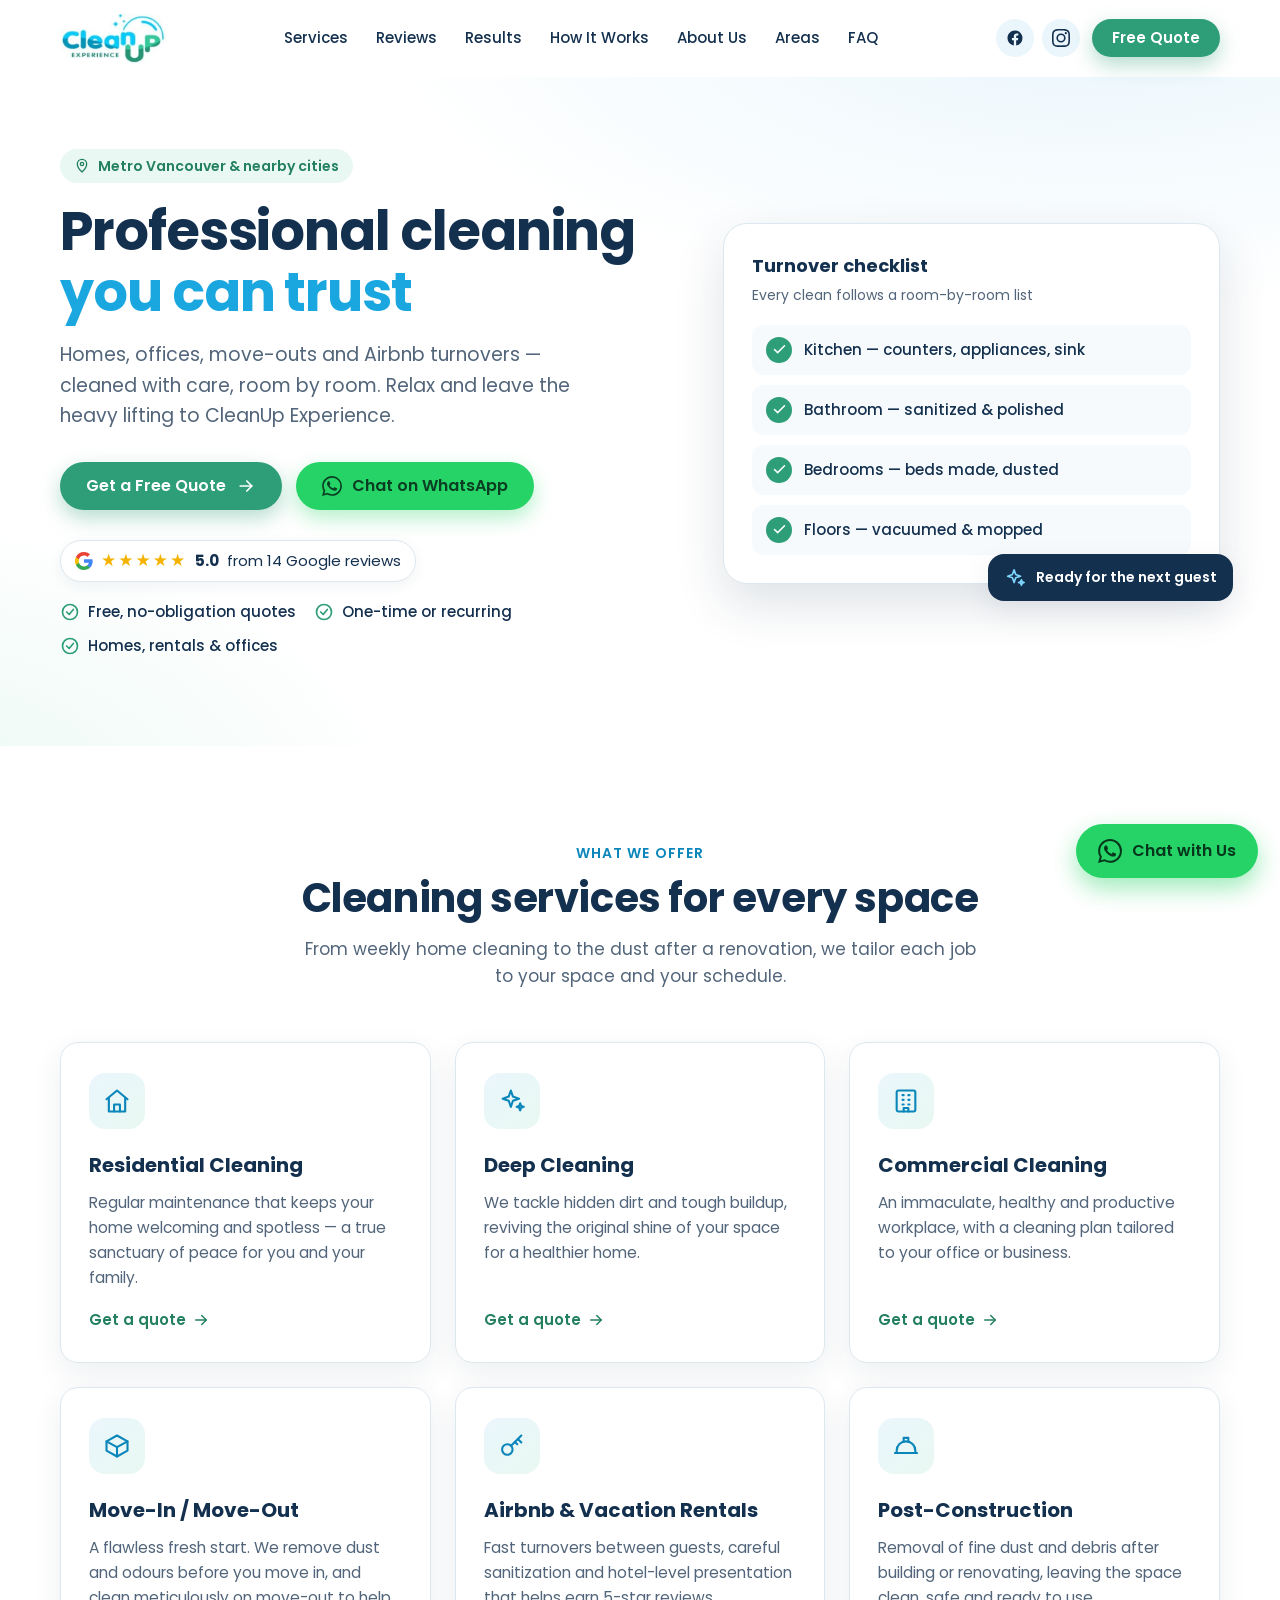
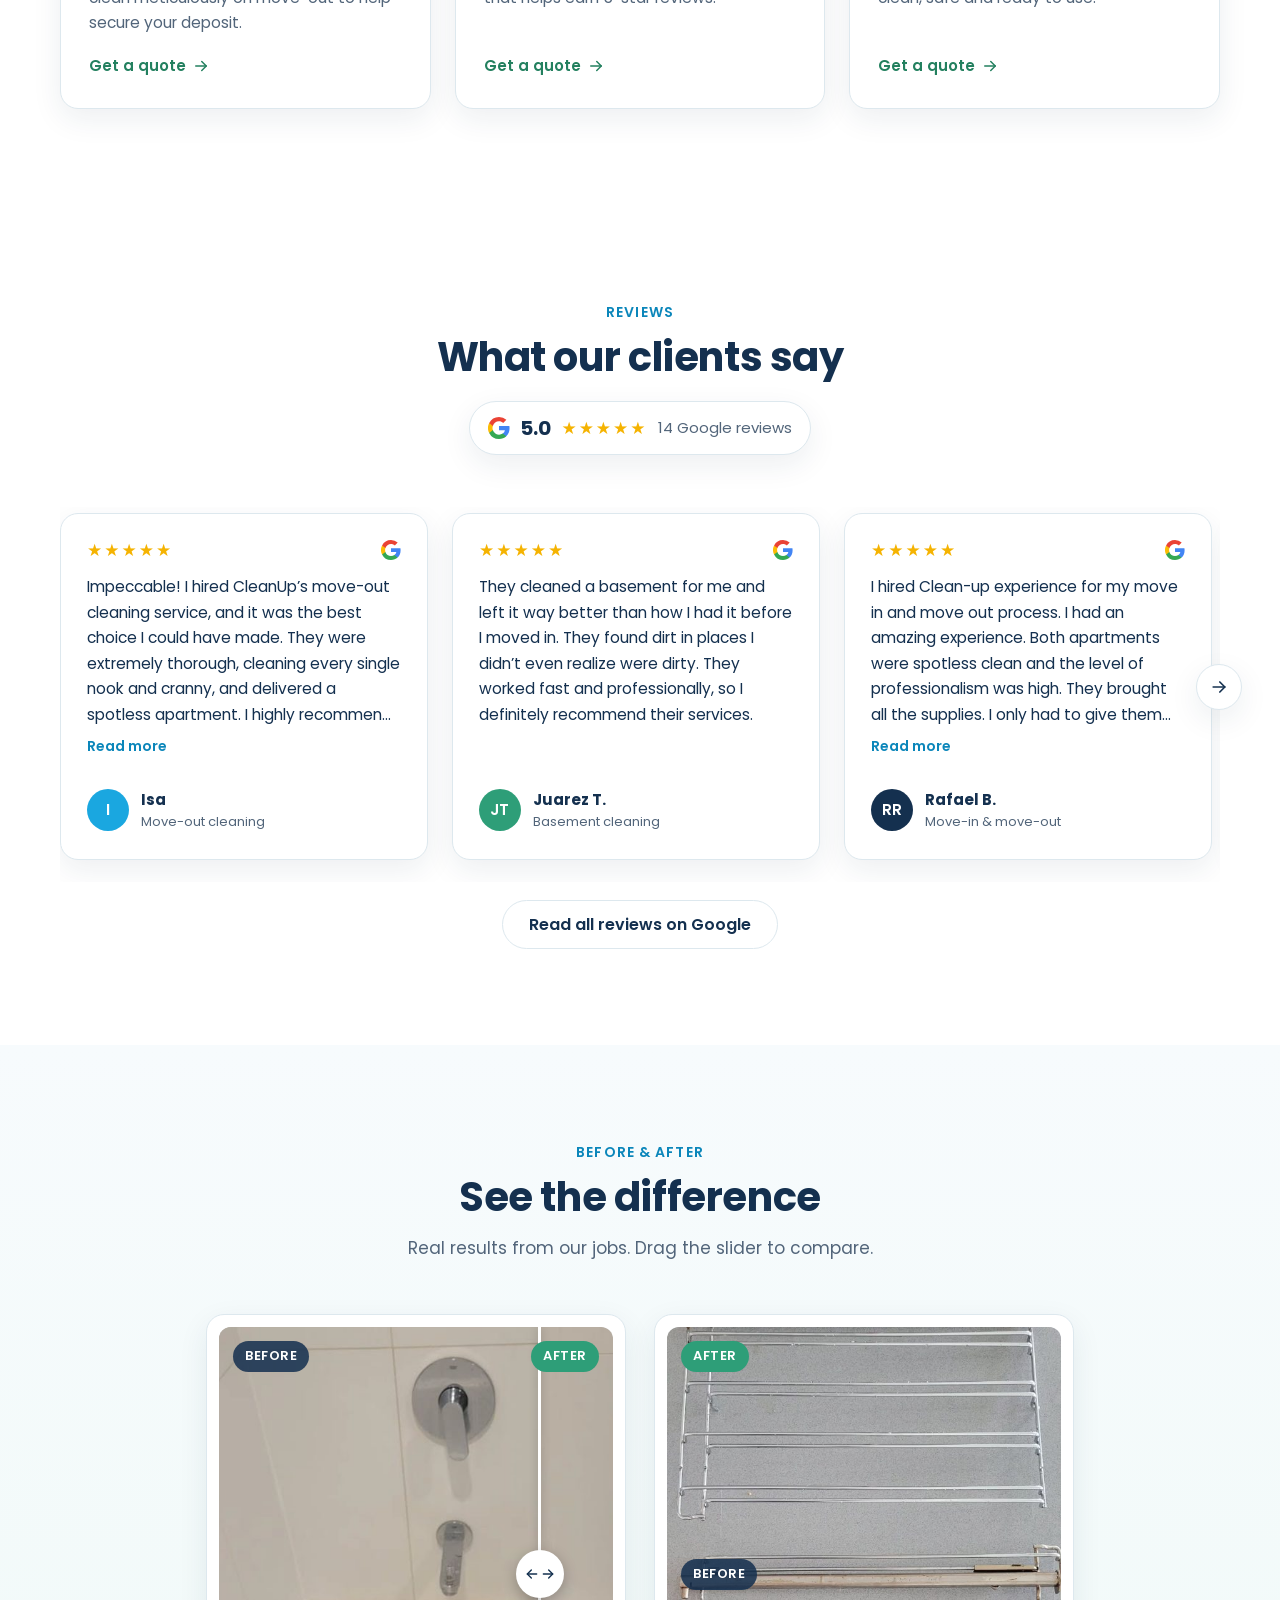
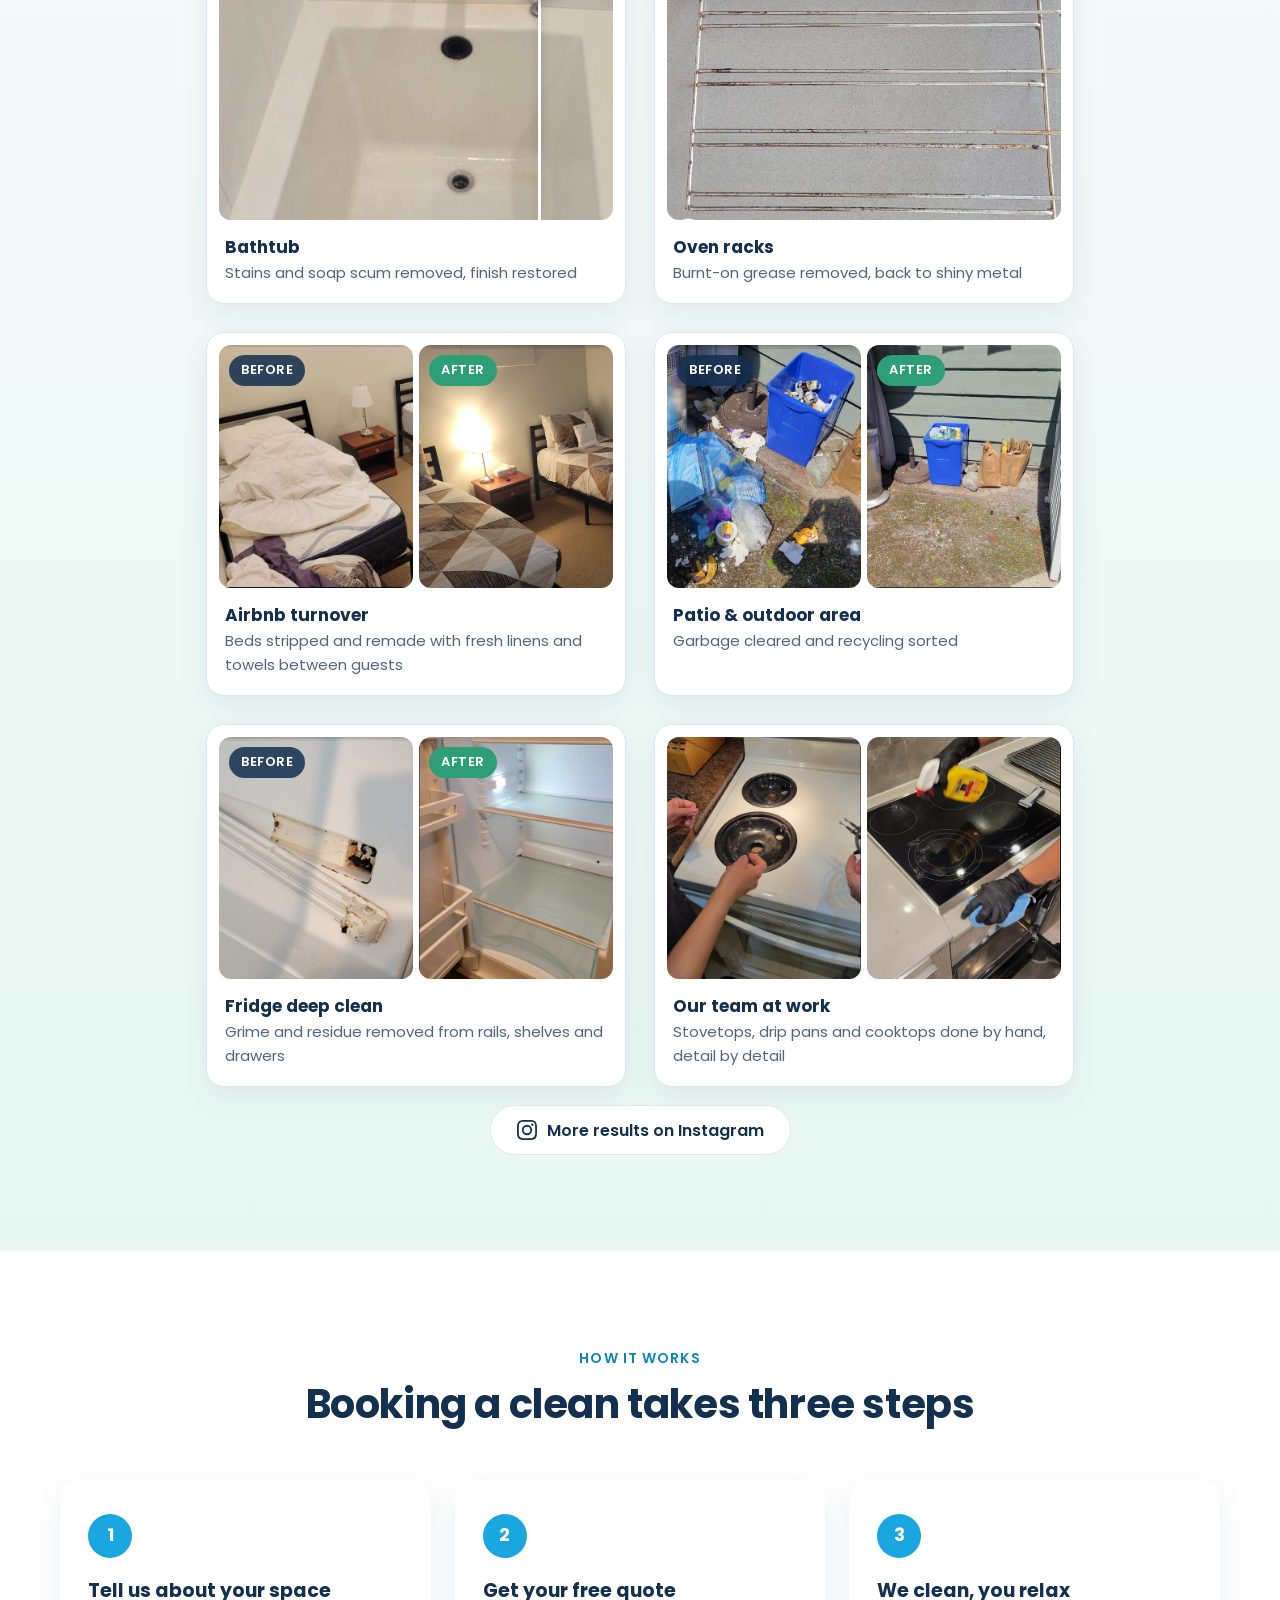
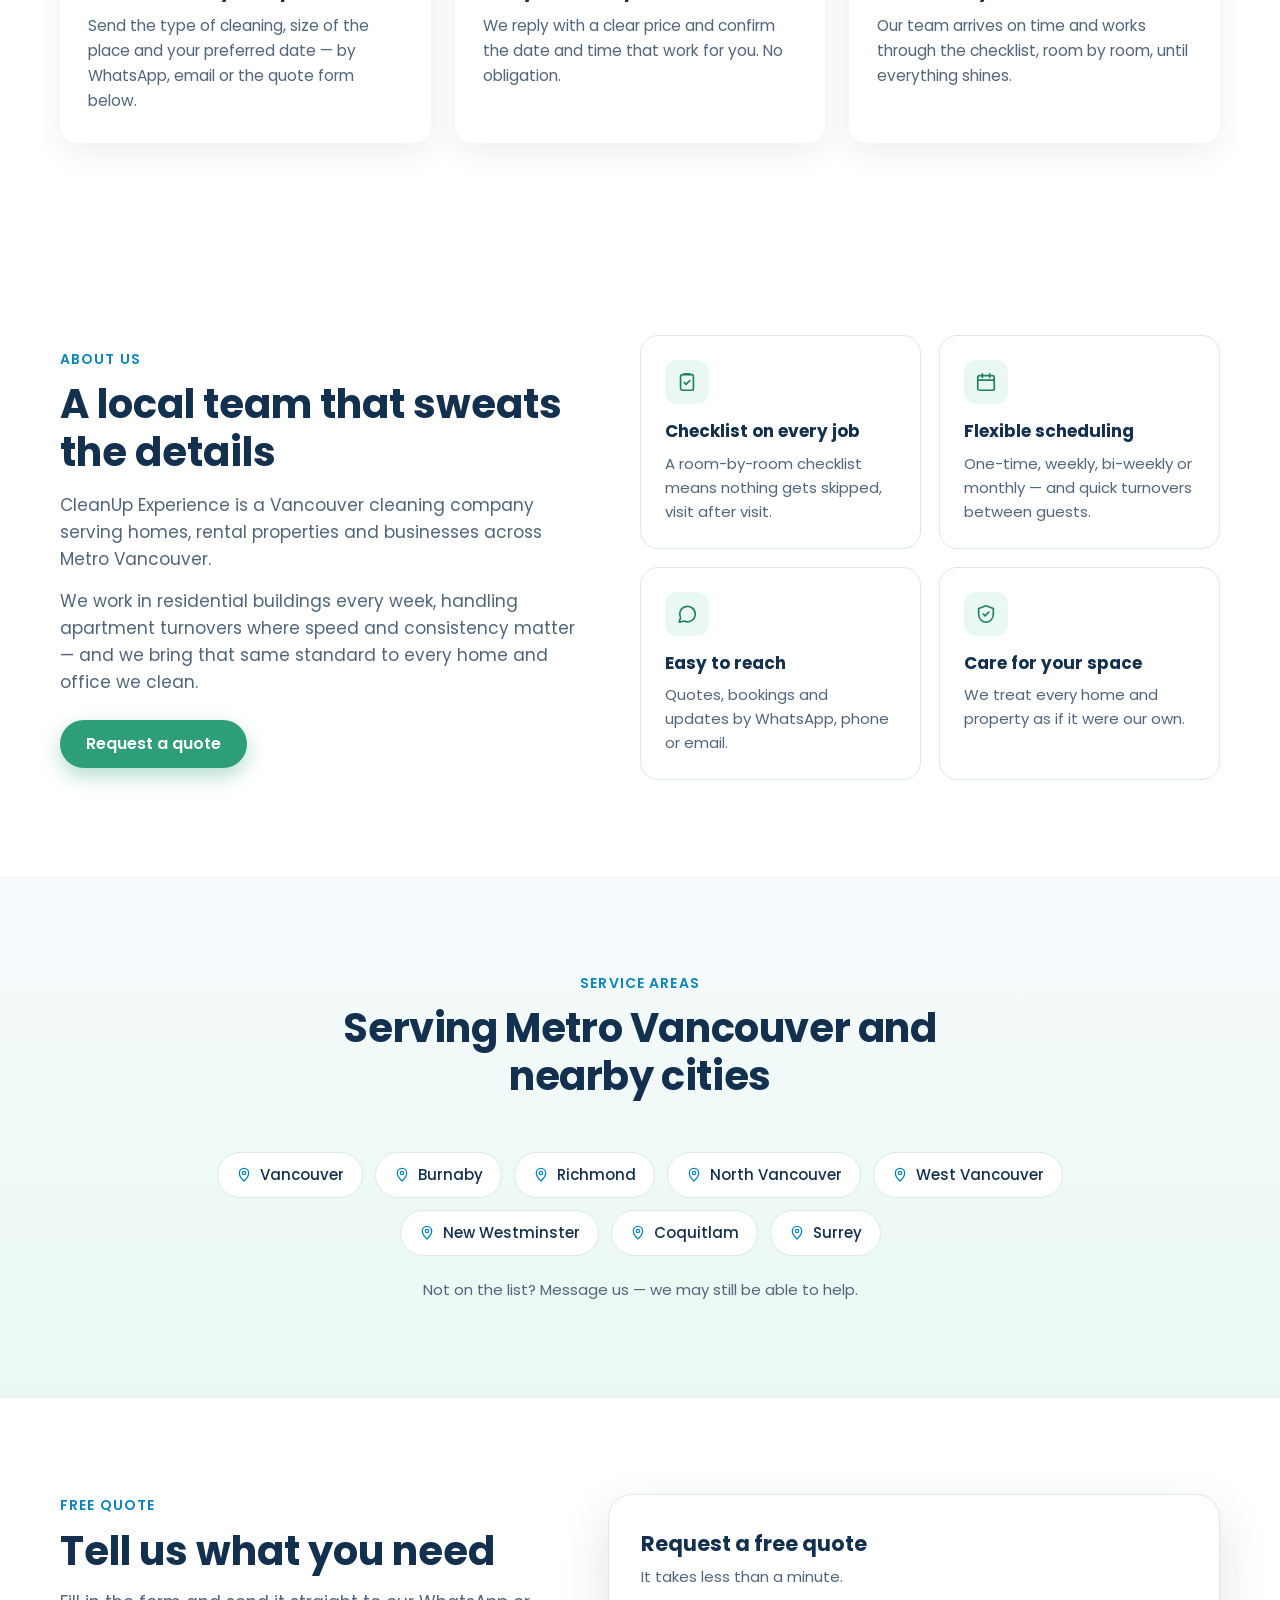
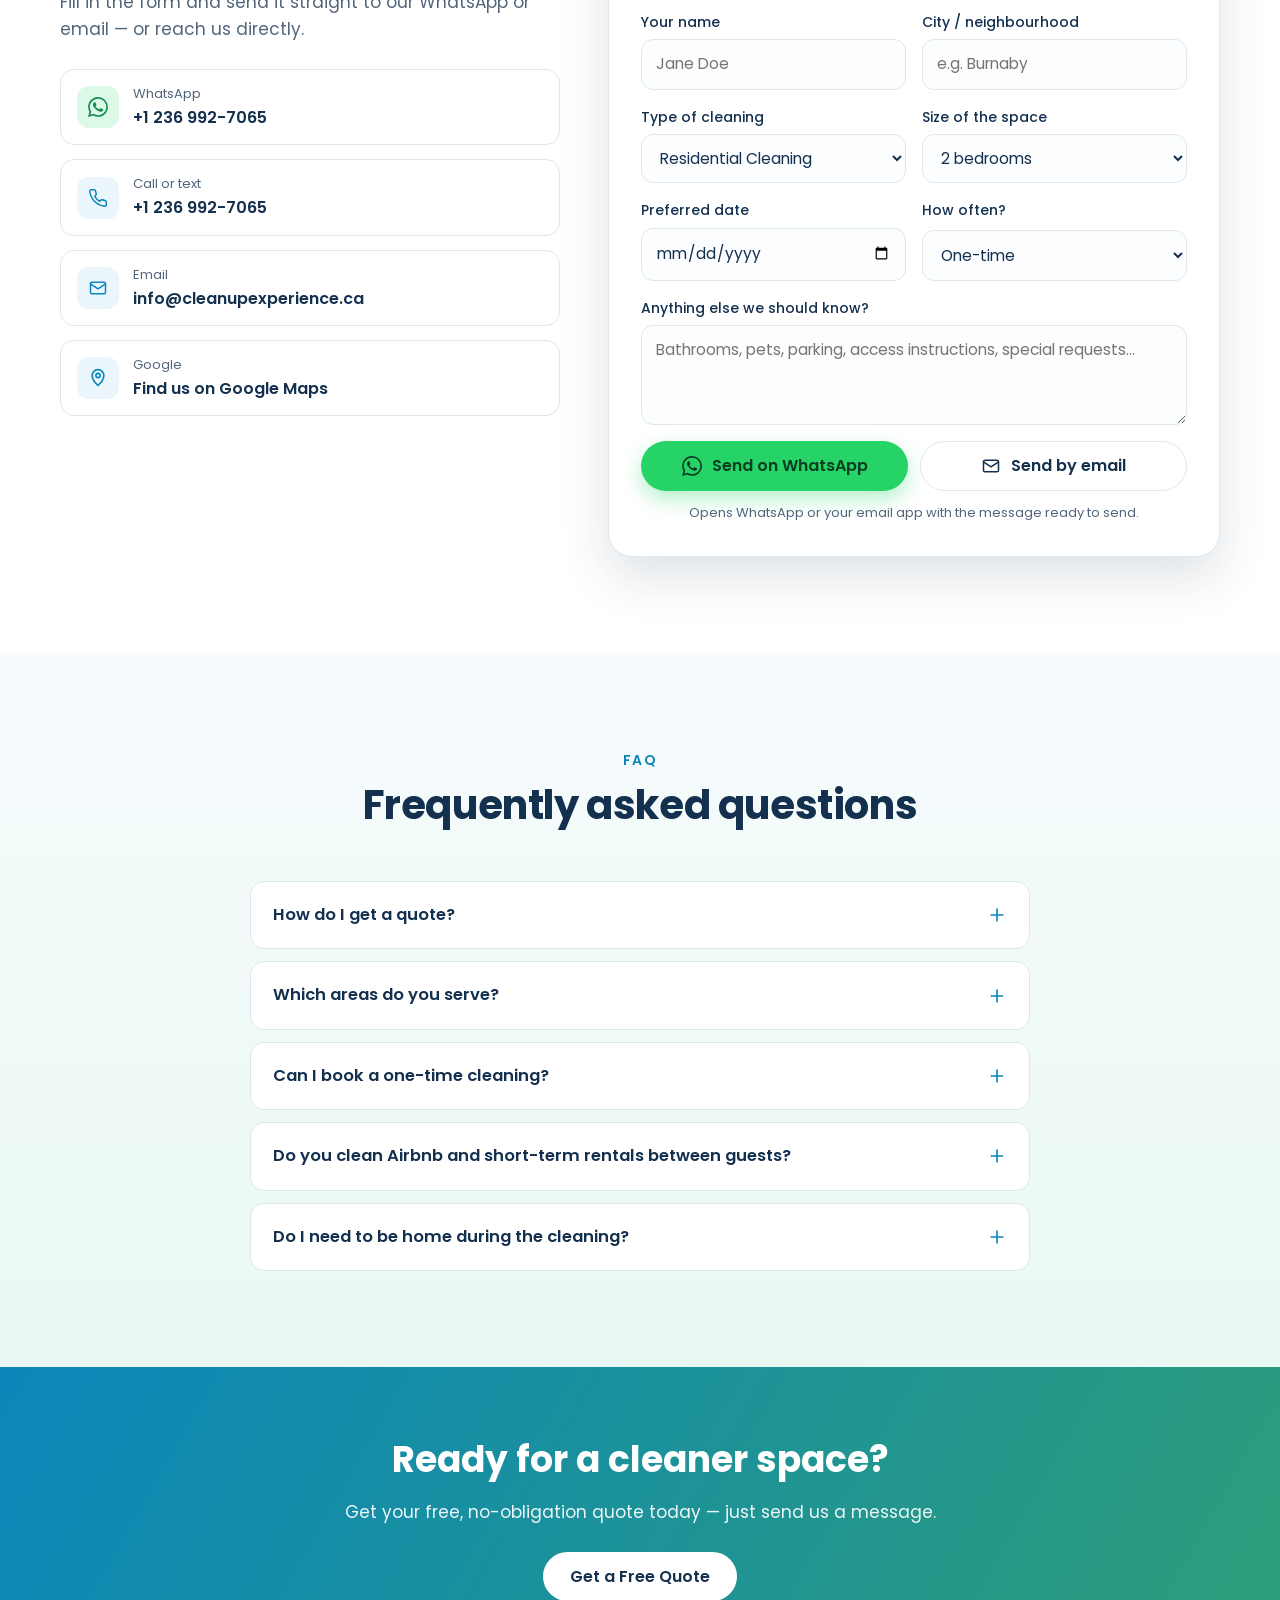
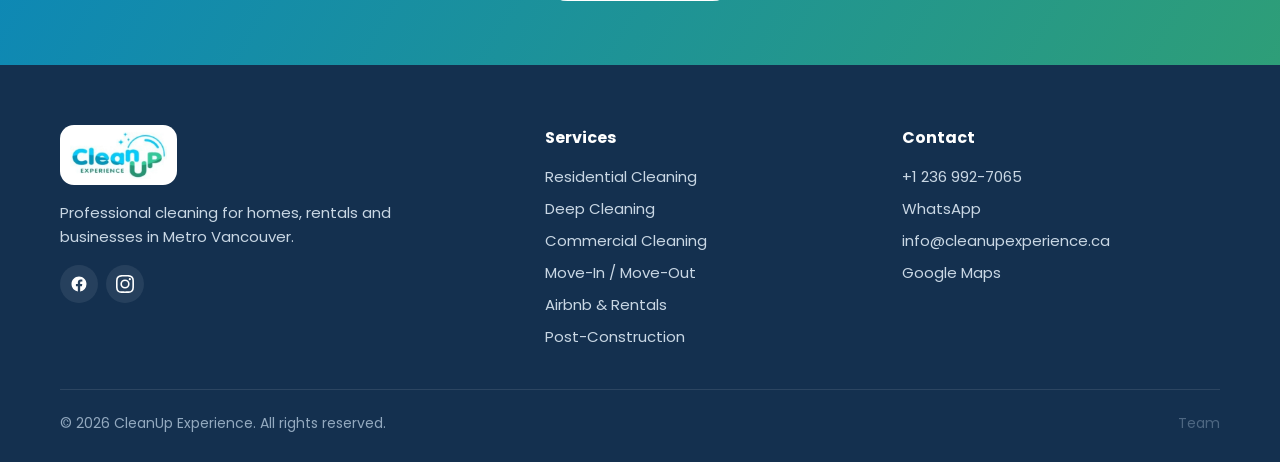
==== commit 1c555de7: "Update Team link in footer to empty href" ====
--- a/index.html
+++ b/index.html
@@ -600,7 +600,7 @@
       </div>
       <div class="footer-bottom">
         <span>© <span id="year">2026</span> CleanUp Experience. All rights reserved.</span>
-        <a class="team-link" href="https://script.google.com/a/macros/cleanupexperience.ca/s/AKfycbxxMmzciXnwqfnvAHT8D0gVjAFxwkiftGfMgQ5JzmDOBU3gpZTO0K5Z6SXLY_XXyD2Yjw/exec" target="_blank" rel="noopener">Team</a>
+        <a class="team-link" href="" target="_blank" rel="noopener">Team</a>
       </div>
     </div>
   </footer>
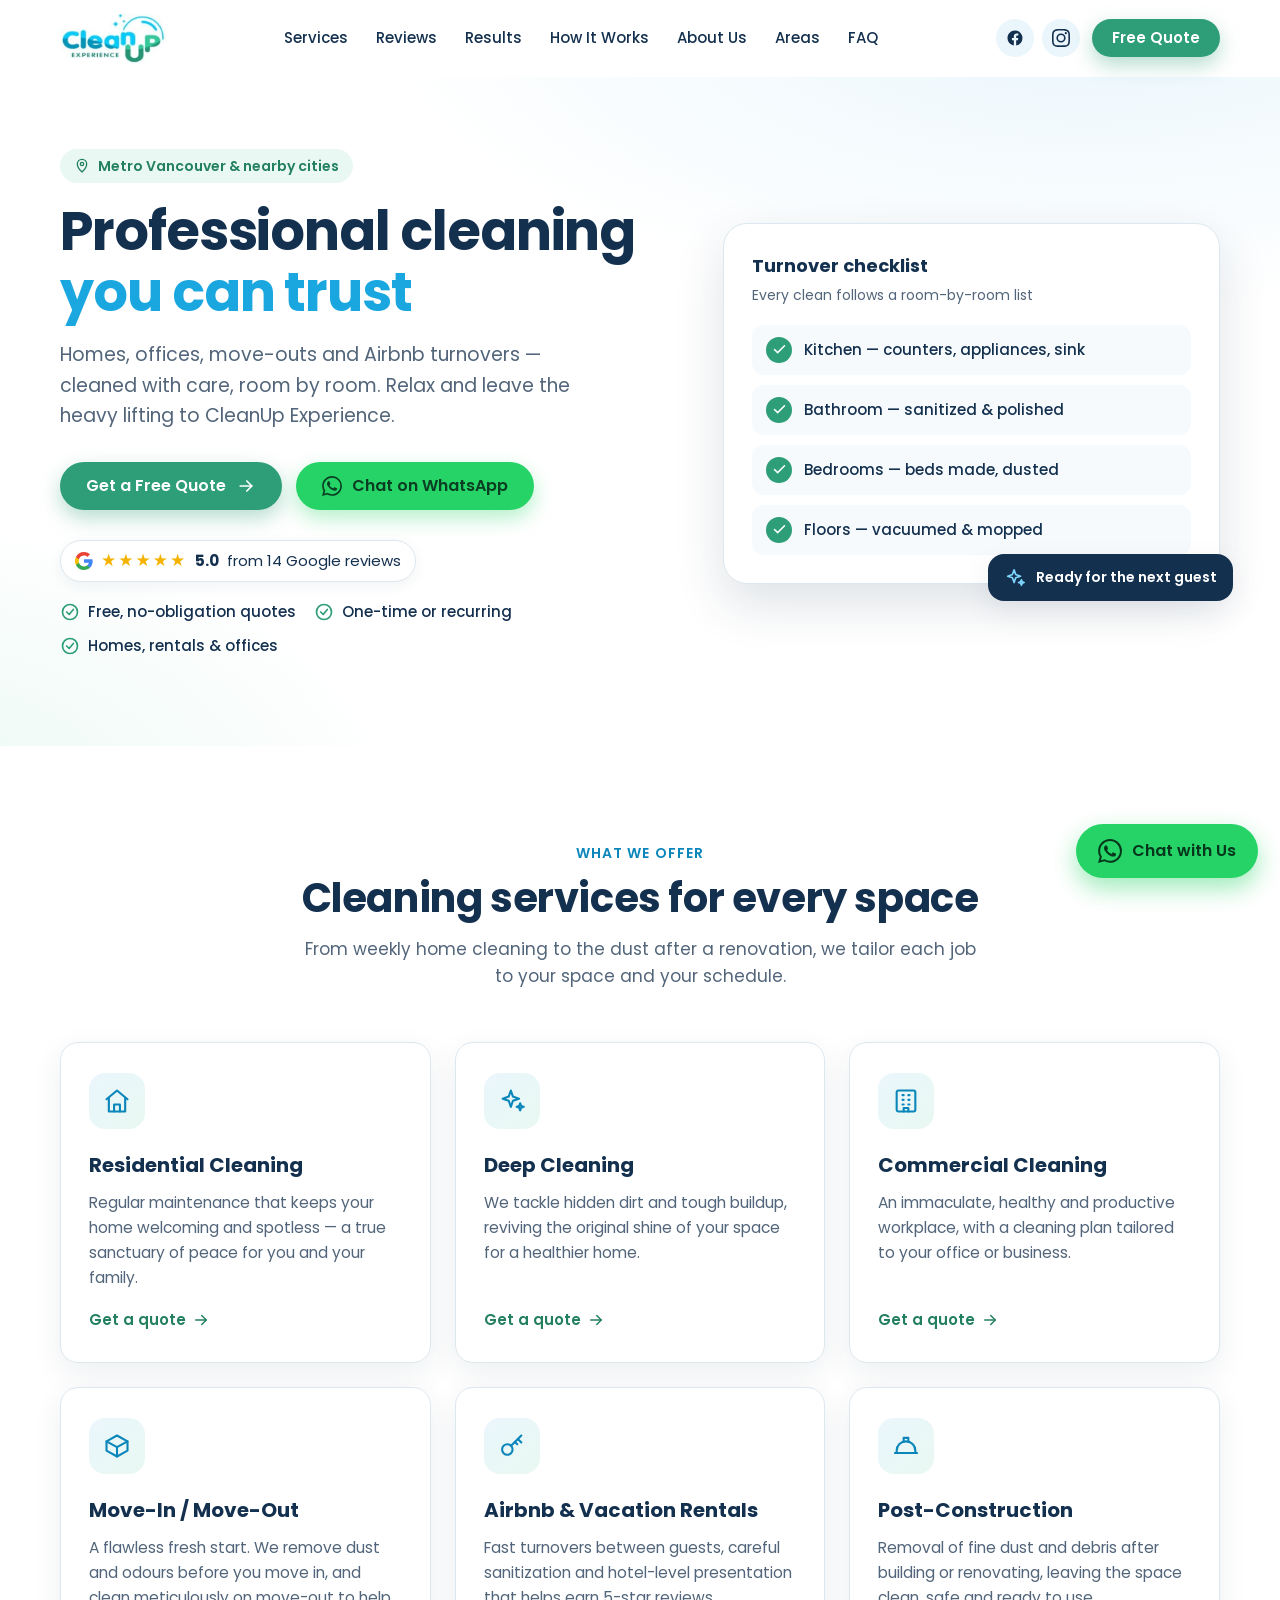
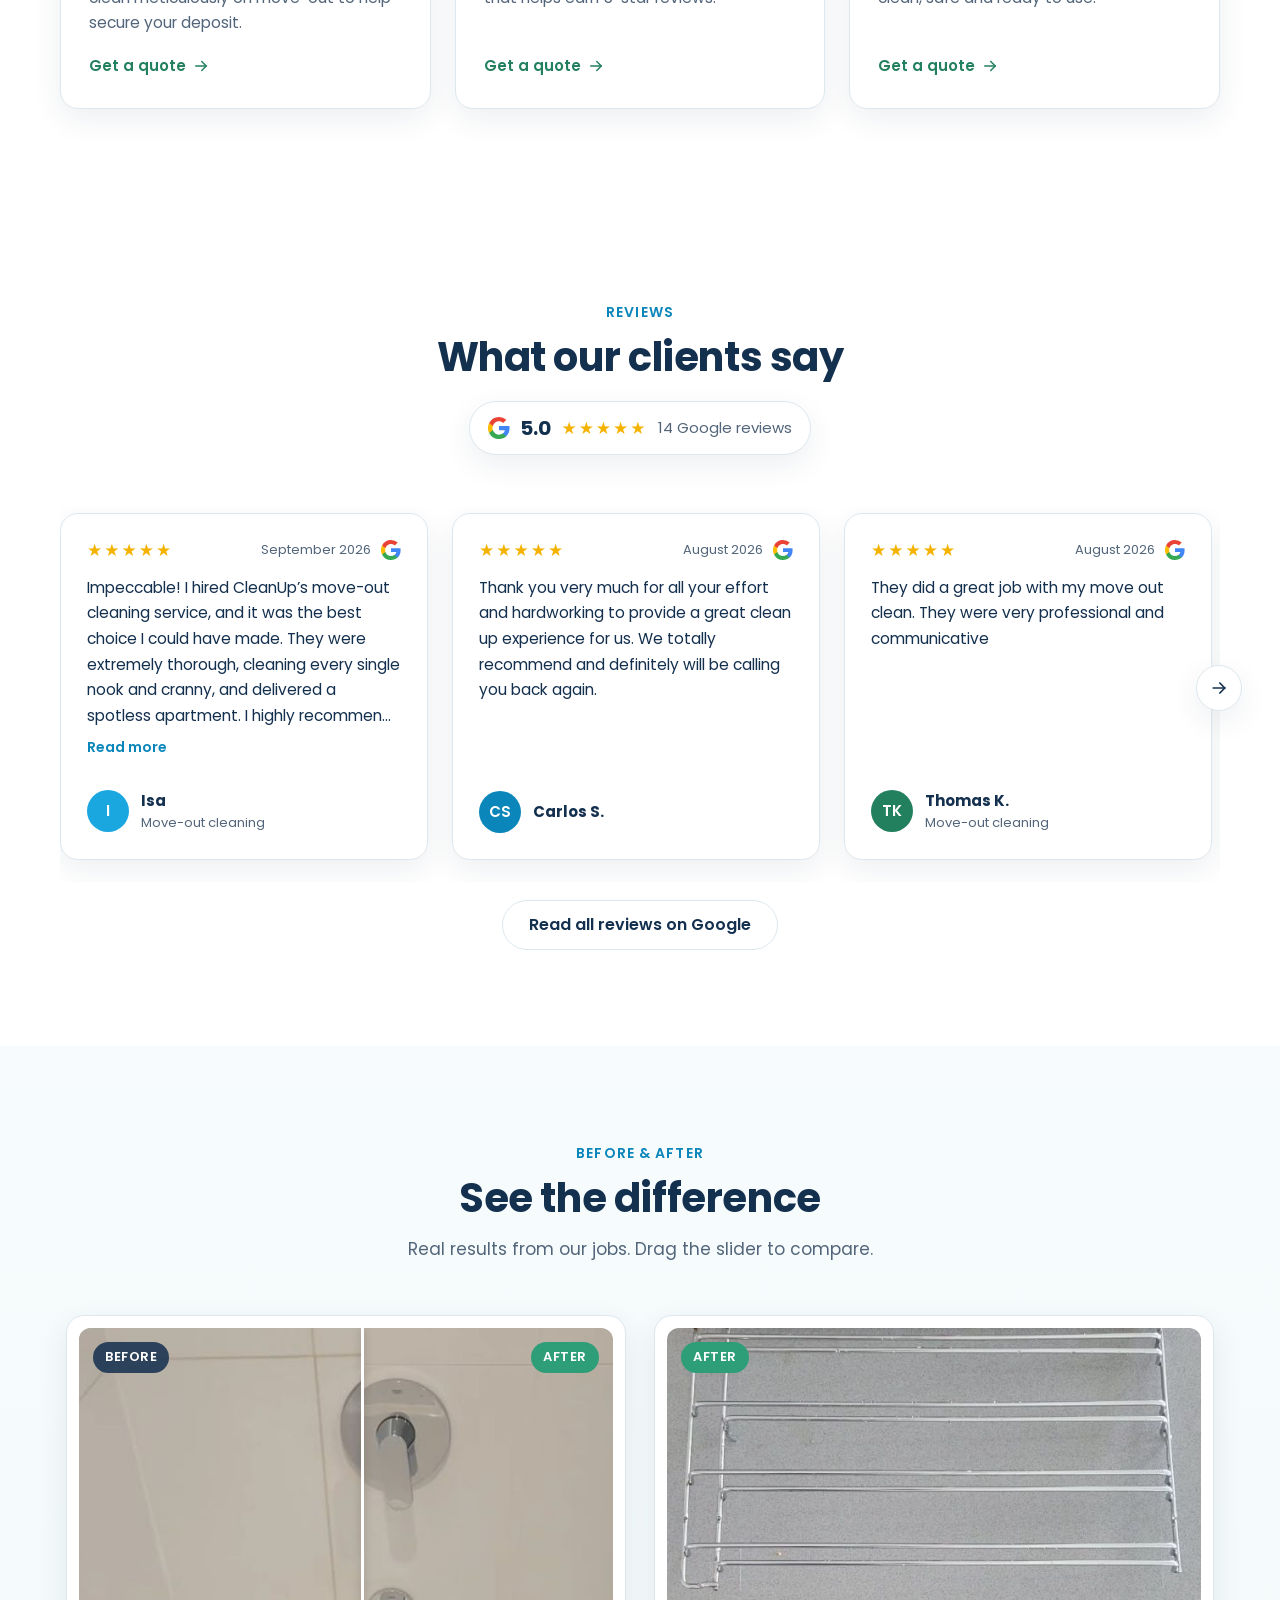
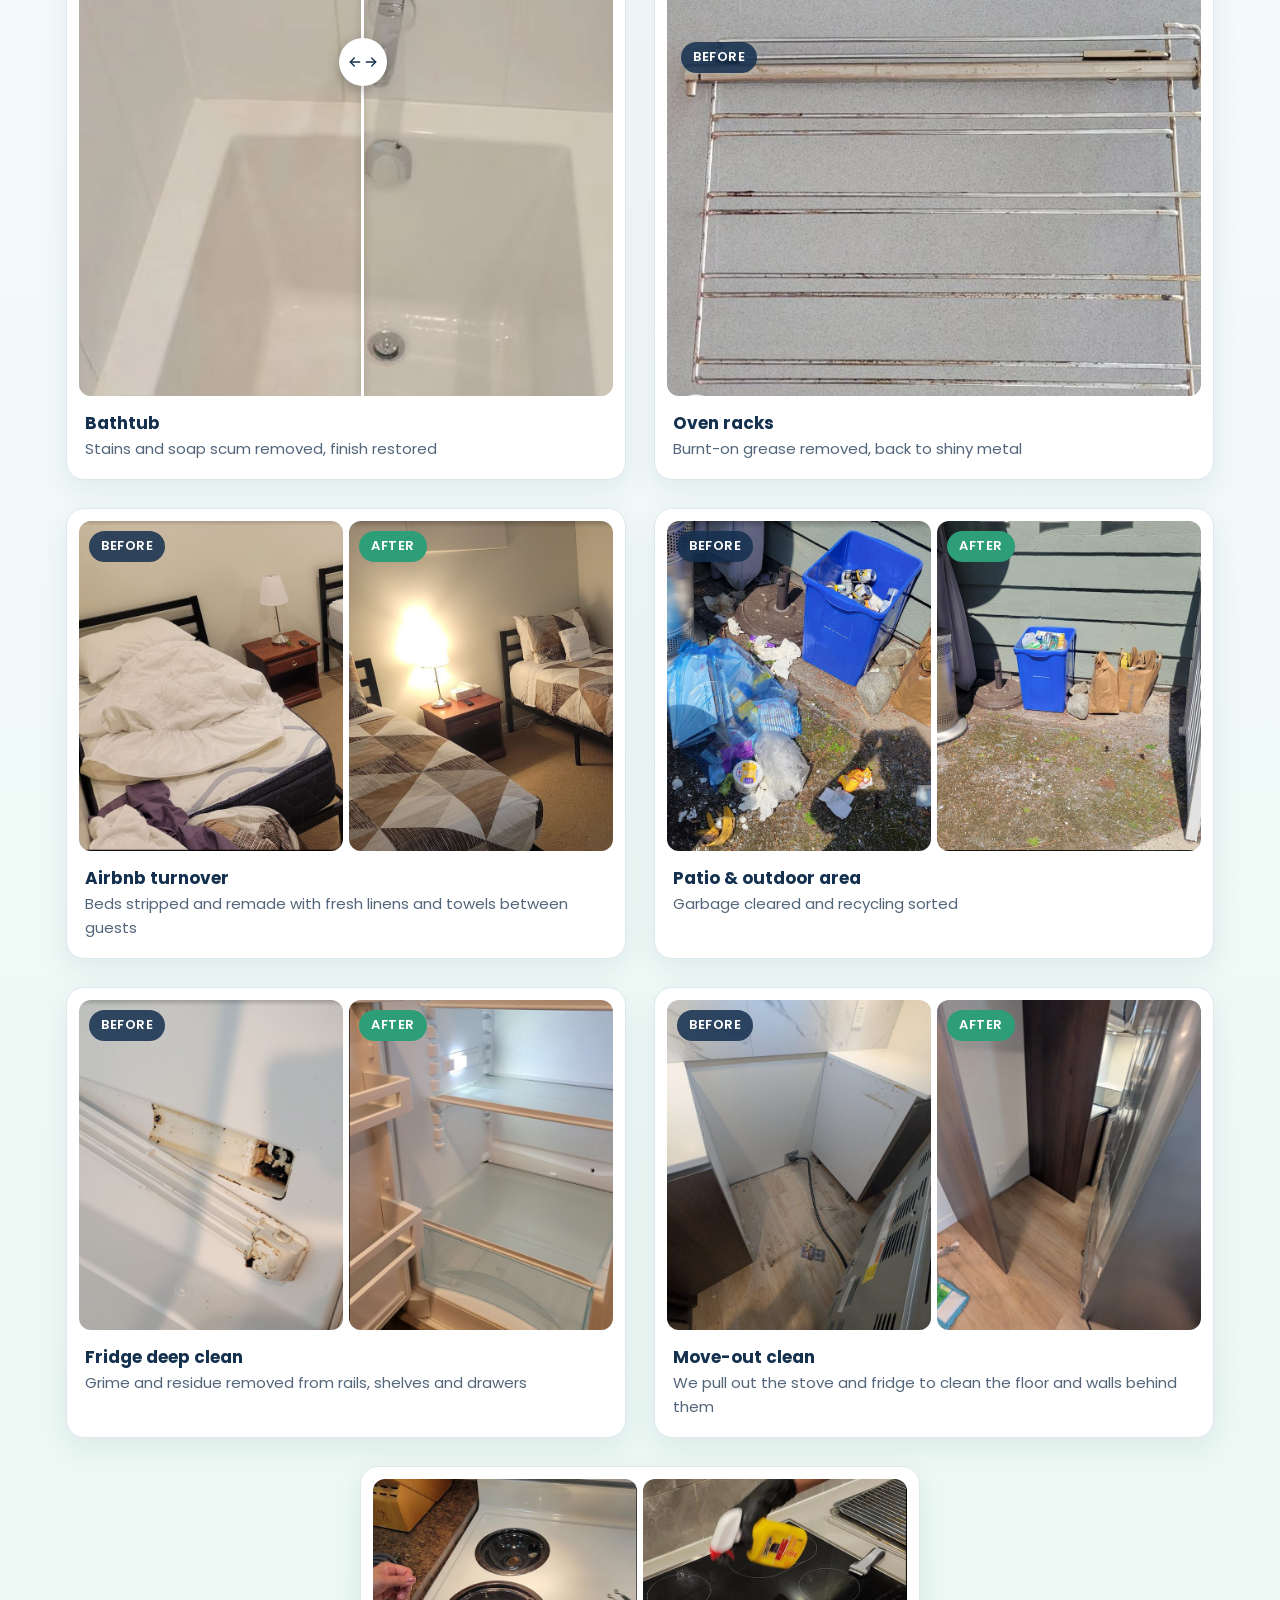
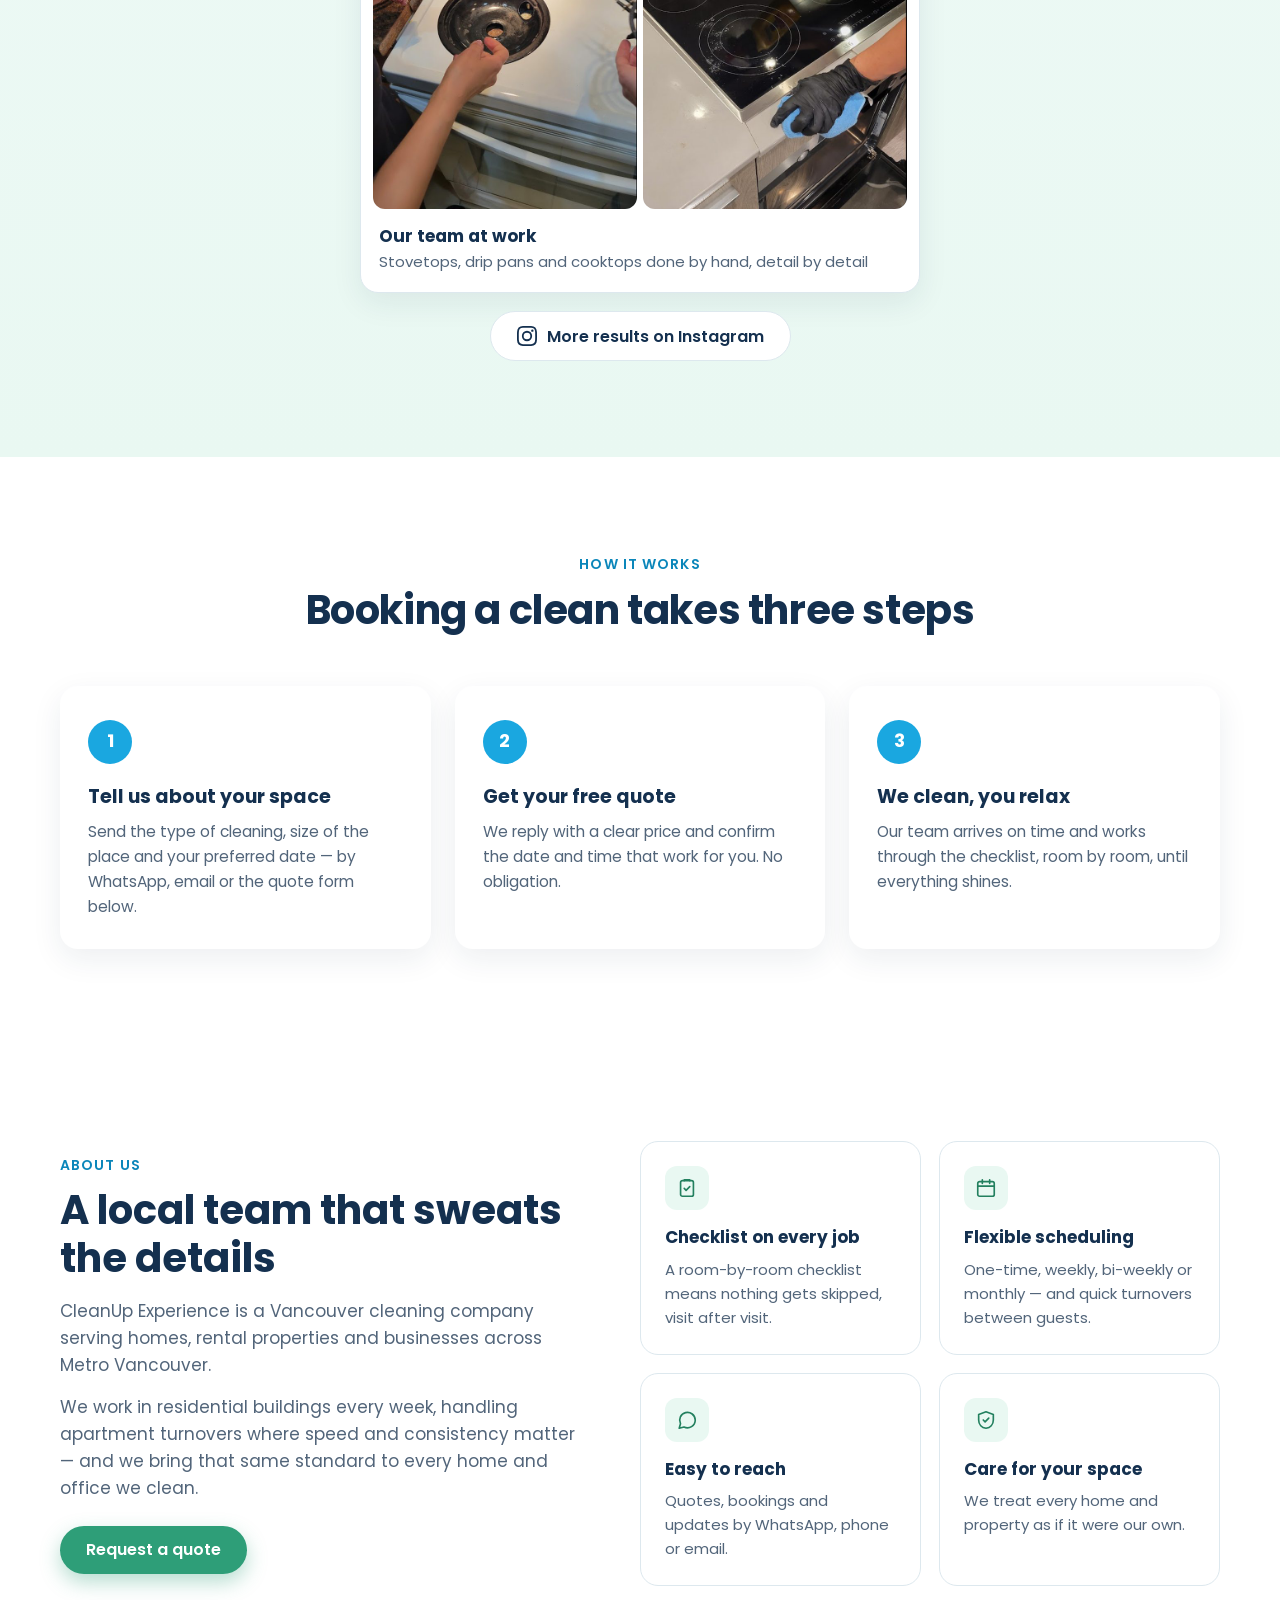
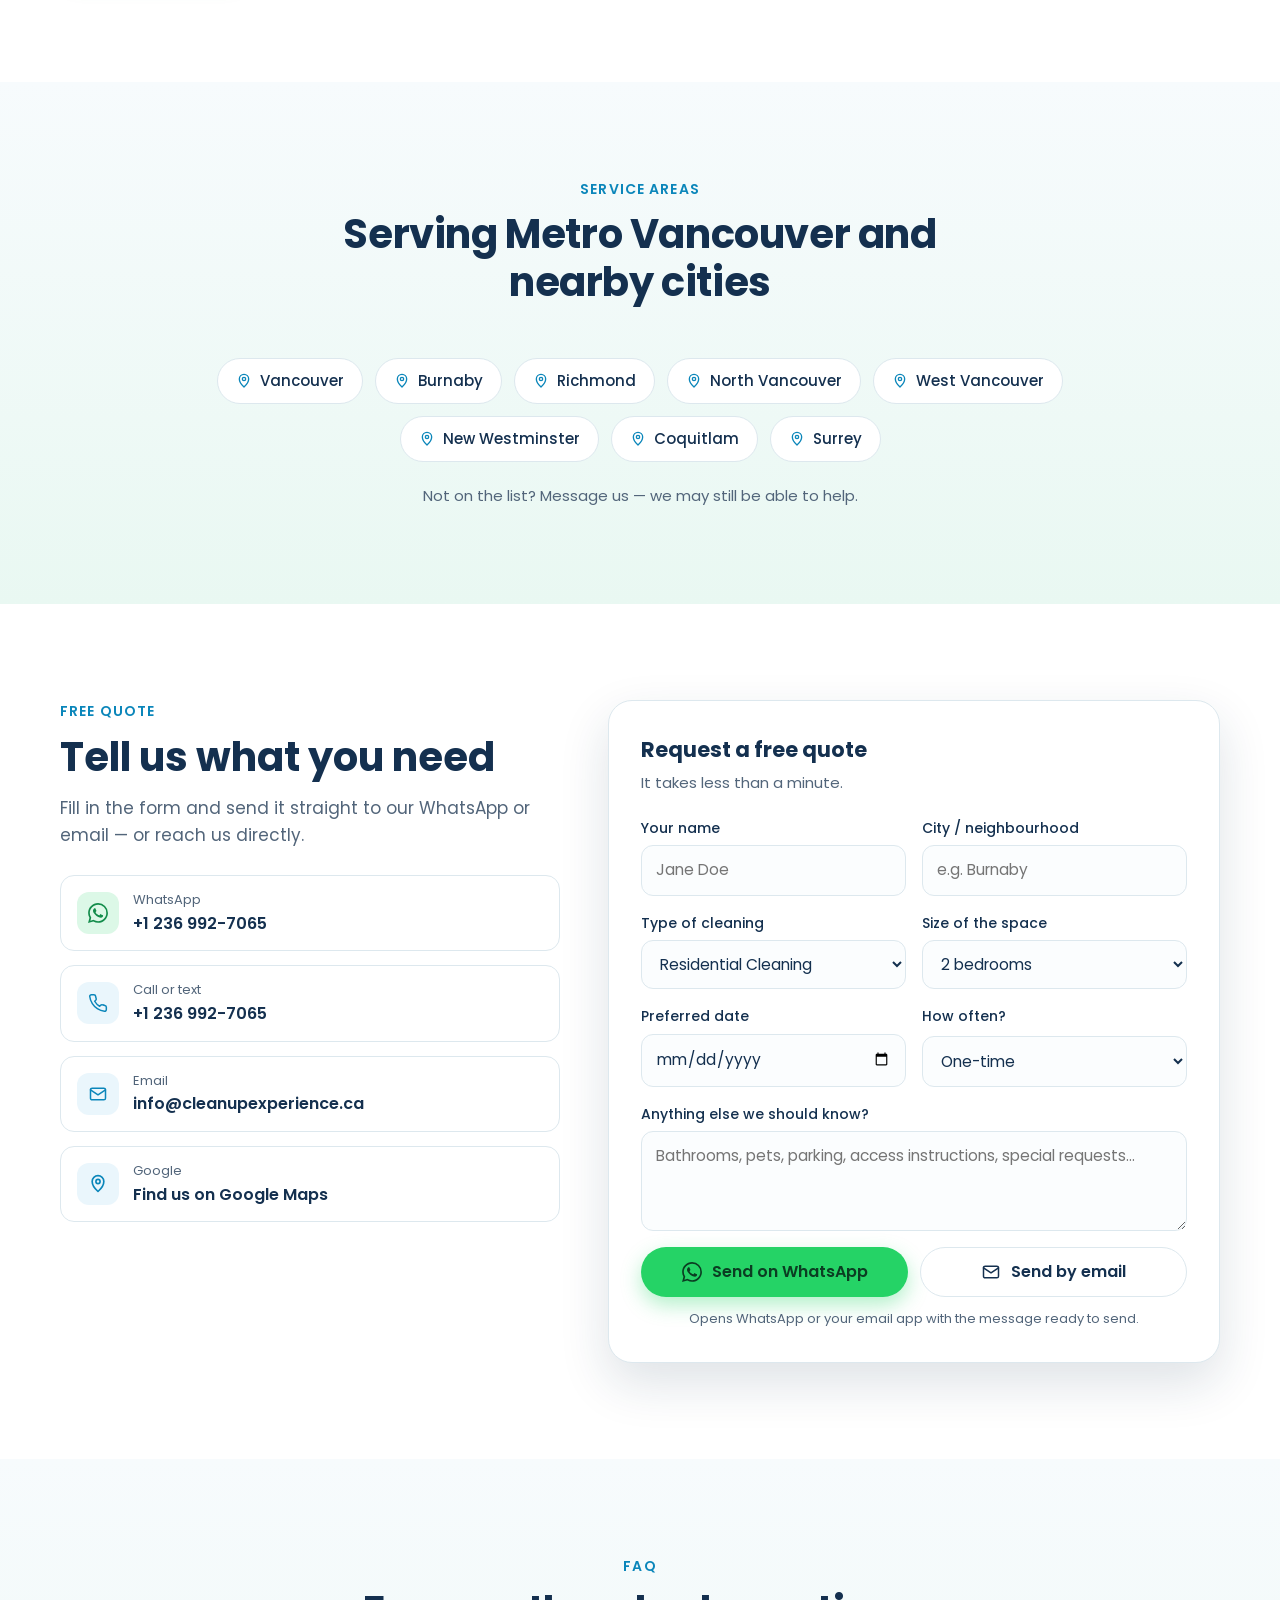
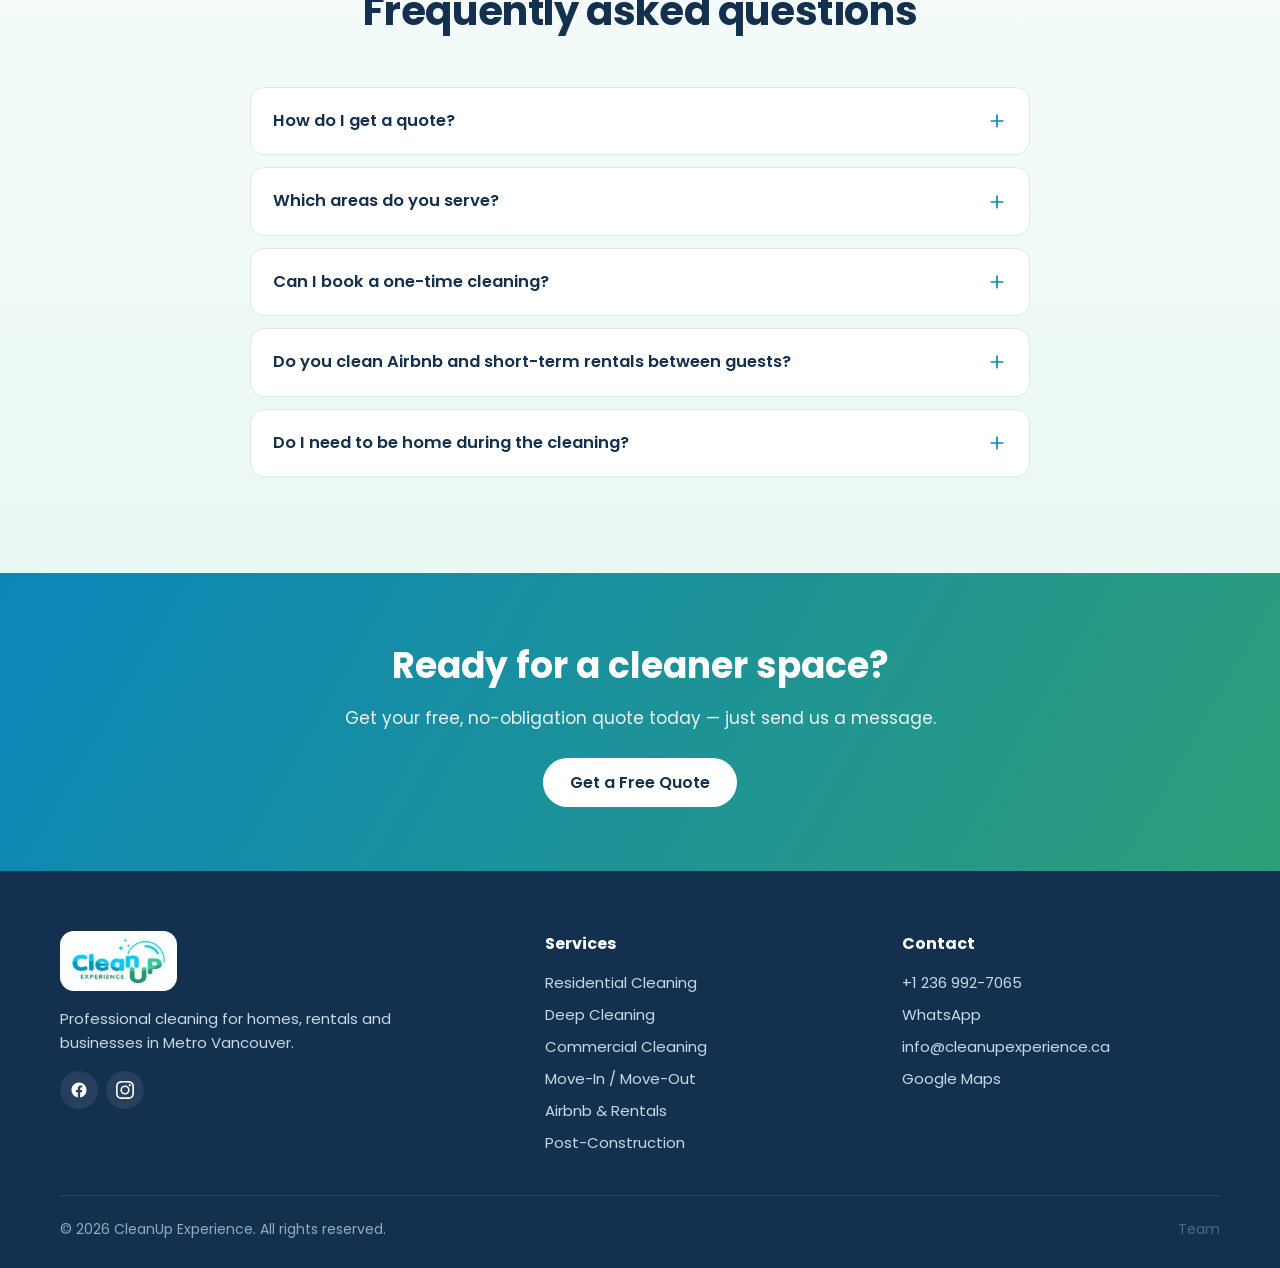
==== commit 220a071f: "Add files via upload" ====
--- a/index.html
+++ b/index.html
@@ -226,64 +226,64 @@
           <button class="rev-nav prev" type="button" aria-label="Previous reviews"><svg aria-hidden="true"><use href="#i-arrow"/></svg></button>
           <div class="reviews-track" id="reviews-track" tabindex="0" aria-label="Google reviews">
           <figure class="review">
-            <div class="review-top"><span class="stars" aria-label="5 out of 5 stars">★★★★★</span><svg class="g-logo" aria-label="Google review" role="img"><use href="#i-google"/></svg></div>
+            <div class="review-top"><span class="stars" aria-label="5 out of 5 stars">★★★★★</span><time class="review-date" datetime="2026-09">September 2026</time><svg class="g-logo" aria-label="Google review" role="img"><use href="#i-google"/></svg></div>
             <blockquote>Impeccable! I hired CleanUp’s move-out cleaning service, and it was the best choice I could have made. They were extremely thorough, cleaning every single nook and cranny, and delivered a spotless apartment. I highly recommend their service.</blockquote>
             <figcaption><span class="avatar" style="background:#1aa7e0">I</span><span><strong>Isa</strong><span class="review-tag">Move-out cleaning</span></span></figcaption>
           </figure>
           <figure class="review">
-            <div class="review-top"><span class="stars" aria-label="5 out of 5 stars">★★★★★</span><svg class="g-logo" aria-label="Google review" role="img"><use href="#i-google"/></svg></div>
+            <div class="review-top"><span class="stars" aria-label="5 out of 5 stars">★★★★★</span><time class="review-date" datetime="2026-08">August 2026</time><svg class="g-logo" aria-label="Google review" role="img"><use href="#i-google"/></svg></div>
+            <blockquote>Thank you very much for all your effort and hardworking to provide a great clean up experience for us. We totally recommend and definitely will be calling you back again.</blockquote>
+            <figcaption><span class="avatar" style="background:#0b86ba">CS</span><span><strong>Carlos S.</strong></span></figcaption>
+          </figure>
+          <figure class="review">
+            <div class="review-top"><span class="stars" aria-label="5 out of 5 stars">★★★★★</span><time class="review-date" datetime="2026-08">August 2026</time><svg class="g-logo" aria-label="Google review" role="img"><use href="#i-google"/></svg></div>
+            <blockquote>They did a great job with my move out clean. They were very professional and communicative</blockquote>
+            <figcaption><span class="avatar" style="background:#23805f">TK</span><span><strong>Thomas K.</strong><span class="review-tag">Move-out cleaning</span></span></figcaption>
+          </figure>
+          <figure class="review">
+            <div class="review-top"><span class="stars" aria-label="5 out of 5 stars">★★★★★</span><time class="review-date" datetime="2026-07">July 2026</time><svg class="g-logo" aria-label="Google review" role="img"><use href="#i-google"/></svg></div>
             <blockquote>They cleaned a basement for me and left it way better than how I had it before I moved in. They found dirt in places I didn’t even realize were dirty. They worked fast and professionally, so I definitely recommend their services.</blockquote>
             <figcaption><span class="avatar" style="background:#2e9e78">JT</span><span><strong>Juarez T.</strong><span class="review-tag">Basement cleaning</span></span></figcaption>
           </figure>
           <figure class="review">
-            <div class="review-top"><span class="stars" aria-label="5 out of 5 stars">★★★★★</span><svg class="g-logo" aria-label="Google review" role="img"><use href="#i-google"/></svg></div>
+            <div class="review-top"><span class="stars" aria-label="5 out of 5 stars">★★★★★</span><time class="review-date" datetime="2026-05">May 2026</time><svg class="g-logo" aria-label="Google review" role="img"><use href="#i-google"/></svg></div>
+            <blockquote>Been using this service for over a year, very pleased and would highly recommend!</blockquote>
+            <figcaption><span class="avatar" style="background:#1f4570">GG</span><span><strong>Grace G.</strong><span class="review-tag">Regular client</span></span></figcaption>
+          </figure>
+          <figure class="review">
+            <div class="review-top"><span class="stars" aria-label="5 out of 5 stars">★★★★★</span><time class="review-date" datetime="2026-04">April 2026</time><svg class="g-logo" aria-label="Google review" role="img"><use href="#i-google"/></svg></div>
+            <blockquote>Had a great experience with Cleanup Experience! They even moved large appliances and cleaned all the hard-to-reach spots, which made a huge difference. Super detailed work. I’d definitely recommend them and will be hiring them again!</blockquote>
+            <figcaption><span class="avatar" style="background:#0b86ba">PS</span><span><strong>Paula S.</strong><span class="review-tag">Deep cleaning</span></span></figcaption>
+          </figure>
+          <figure class="review">
+            <div class="review-top"><span class="stars" aria-label="5 out of 5 stars">★★★★★</span><time class="review-date" datetime="2026-04">April 2026</time><svg class="g-logo" aria-label="Google review" role="img"><use href="#i-google"/></svg></div>
+            <blockquote>I had an amazing experience with this cleaning company! They did a move-out cleaning for my home, and everything was absolutely spotless. They are extremely detail-oriented and cleaned areas I didn’t even think needed cleaning 😂. The quality of their work is outstanding. I highly recommend them!</blockquote>
+            <figcaption><span class="avatar" style="background:#23805f">KF</span><span><strong>Karla F.</strong><span class="review-tag">Move-out cleaning</span></span></figcaption>
+          </figure>
+          <figure class="review">
+            <div class="review-top"><span class="stars" aria-label="5 out of 5 stars">★★★★★</span><time class="review-date" datetime="2026-04">April 2026</time><svg class="g-logo" aria-label="Google review" role="img"><use href="#i-google"/></svg></div>
+            <blockquote>They are absolutely fantastic and always exceed expectations. They are consistently punctual and extremely reliable, which makes a huge difference. I’ve known them for quite a while, and their consistency has never changed. Their attention to detail is impressive — they are truly very detailed in everything they do. Communication is always clear, professional, and efficient. I highly recommend their services without hesitation.</blockquote>
+            <figcaption><span class="avatar" style="background:#1f4570">TP</span><span><strong>Thayna P.</strong></span></figcaption>
+          </figure>
+          <figure class="review">
+            <div class="review-top"><span class="stars" aria-label="5 out of 5 stars">★★★★★</span><time class="review-date" datetime="2026-04">April 2026</time><svg class="g-logo" aria-label="Google review" role="img"><use href="#i-google"/></svg></div>
+            <blockquote>Michelle is absolutely the best! She's honest with her timing, trustworthy, and care about the details. We can't think of another company to clean our house. We're extremely happy and grateful that Cleanup Experience is taking care of our home!!!</blockquote>
+            <figcaption><span class="avatar" style="background:#2e9e78">MD</span><span><strong>Mariana S.</strong><span class="review-tag">Home cleaning</span></span></figcaption>
+          </figure>
+          <figure class="review">
+            <div class="review-top"><span class="stars" aria-label="5 out of 5 stars">★★★★★</span><time class="review-date" datetime="2026-03">March 2026</time><svg class="g-logo" aria-label="Google review" role="img"><use href="#i-google"/></svg></div>
             <blockquote>I hired Clean-up experience for my move in and move out process. I had an amazing experience. Both apartments were spotless clean and the level of professionalism was high. They brought all the supplies. I only had to give them the keys. Amazing!</blockquote>
             <figcaption><span class="avatar" style="background:#14304f">RR</span><span><strong>Rafael B.</strong><span class="review-tag">Move-in &amp; move-out</span></span></figcaption>
           </figure>
           <figure class="review">
-            <div class="review-top"><span class="stars" aria-label="5 out of 5 stars">★★★★★</span><svg class="g-logo" aria-label="Google review" role="img"><use href="#i-google"/></svg></div>
-            <blockquote>Had a great experience with Cleanup Experience! They even moved large appliances and cleaned all the hard-to-reach spots, which made a huge difference. Super detailed work. I’d definitely recommend them and will be hiring them again!</blockquote>
-            <figcaption><span class="avatar" style="background:#0b86ba">PS</span><span><strong>Paula S.</strong><span class="review-tag">Deep cleaning</span></span></figcaption>
-          </figure>
-          <figure class="review">
-            <div class="review-top"><span class="stars" aria-label="5 out of 5 stars">★★★★★</span><svg class="g-logo" aria-label="Google review" role="img"><use href="#i-google"/></svg></div>
-            <blockquote>I had an amazing experience with this cleaning company! They did a move-out cleaning for my home, and everything was absolutely spotless. They are extremely detail-oriented and cleaned areas I didn’t even think needed cleaning 😂. The quality of their work is outstanding. I highly recommend them!</blockquote>
-            <figcaption><span class="avatar" style="background:#23805f">KF</span><span><strong>Karla F.</strong><span class="review-tag">Move-out cleaning</span></span></figcaption>
-          </figure>
-          <figure class="review">
-            <div class="review-top"><span class="stars" aria-label="5 out of 5 stars">★★★★★</span><svg class="g-logo" aria-label="Google review" role="img"><use href="#i-google"/></svg></div>
-            <blockquote>They are absolutely fantastic and always exceed expectations. They are consistently punctual and extremely reliable, which makes a huge difference. I’ve known them for quite a while, and their consistency has never changed. Their attention to detail is impressive — they are truly very detailed in everything they do. Communication is always clear, professional, and efficient. I highly recommend their services without hesitation.</blockquote>
-            <figcaption><span class="avatar" style="background:#1f4570">TP</span><span><strong>Thayna P.</strong></span></figcaption>
-          </figure>
-          <figure class="review">
-            <div class="review-top"><span class="stars" aria-label="5 out of 5 stars">★★★★★</span><svg class="g-logo" aria-label="Google review" role="img"><use href="#i-google"/></svg></div>
+            <div class="review-top"><span class="stars" aria-label="5 out of 5 stars">★★★★★</span><time class="review-date" datetime="2026-03">March 2026</time><svg class="g-logo" aria-label="Google review" role="img"><use href="#i-google"/></svg></div>
             <blockquote>The cleaning was absolutely perfect — truly impeccable. Every detail was handled with great care, and the stove looks like new again. I was also very impressed with the speed and efficiency of the service. Everything was done quickly without compromising quality. Highly recommended!</blockquote>
             <figcaption><span class="avatar" style="background:#1aa7e0">AV</span><span><strong>Andrea V.</strong></span></figcaption>
           </figure>
           <figure class="review">
-            <div class="review-top"><span class="stars" aria-label="5 out of 5 stars">★★★★★</span><svg class="g-logo" aria-label="Google review" role="img"><use href="#i-google"/></svg></div>
-            <blockquote>Michelle is absolutely the best! She's honest with her timing, trustworthy, and care about the details. We can't think of another company to clean our house. We're extremely happy and grateful that Cleanup Experience is taking care of our home!!!</blockquote>
-            <figcaption><span class="avatar" style="background:#2e9e78">MD</span><span><strong>Mariana S.</strong><span class="review-tag">Home cleaning</span></span></figcaption>
-          </figure>
-          <figure class="review">
-            <div class="review-top"><span class="stars" aria-label="5 out of 5 stars">★★★★★</span><svg class="g-logo" aria-label="Google review" role="img"><use href="#i-google"/></svg></div>
+            <div class="review-top"><span class="stars" aria-label="5 out of 5 stars">★★★★★</span><time class="review-date" datetime="2026-03">March 2026</time><svg class="g-logo" aria-label="Google review" role="img"><use href="#i-google"/></svg></div>
             <blockquote>I love Michele's service, she's very careful, and leaves the house spotless just the way I like it! I highly recommend her!</blockquote>
             <figcaption><span class="avatar" style="background:#14304f">AA</span><span><strong>Ana R.</strong><span class="review-tag">Home cleaning</span></span></figcaption>
-          </figure>
-          <figure class="review">
-            <div class="review-top"><span class="stars" aria-label="5 out of 5 stars">★★★★★</span><svg class="g-logo" aria-label="Google review" role="img"><use href="#i-google"/></svg></div>
-            <blockquote>Thank you very much for all your effort and hardworking to provide a great clean up experience for us. We totally recommend and definitely will be calling you back again.</blockquote>
-            <figcaption><span class="avatar" style="background:#0b86ba">CS</span><span><strong>Carlos S.</strong></span></figcaption>
-          </figure>
-          <figure class="review">
-            <div class="review-top"><span class="stars" aria-label="5 out of 5 stars">★★★★★</span><svg class="g-logo" aria-label="Google review" role="img"><use href="#i-google"/></svg></div>
-            <blockquote>They did a great job with my move out clean. They were very professional and communicative</blockquote>
-            <figcaption><span class="avatar" style="background:#23805f">TK</span><span><strong>Thomas K.</strong><span class="review-tag">Move-out cleaning</span></span></figcaption>
-          </figure>
-          <figure class="review">
-            <div class="review-top"><span class="stars" aria-label="5 out of 5 stars">★★★★★</span><svg class="g-logo" aria-label="Google review" role="img"><use href="#i-google"/></svg></div>
-            <blockquote>Been using this service for over a year, very pleased and would highly recommend!</blockquote>
-            <figcaption><span class="avatar" style="background:#1f4570">GG</span><span><strong>Grace G.</strong><span class="review-tag">Regular client</span></span></figcaption>
           </figure>
           </div>
           <button class="rev-nav next" type="button" aria-label="Next reviews"><svg aria-hidden="true"><use href="#i-arrow"/></svg></button>
@@ -324,29 +324,36 @@
           </figure>
           <figure class="ba-card reveal">
             <div class="ba-pair">
-              <div class="ba-half"><img src="/assets/results/bedroom-before.jpg" alt="Airbnb bedroom right after guest check-out: beds unmade and used linens piled up" width="480" height="600" loading="lazy"><span class="ba-label ba-label-before">Before</span></div>
-              <div class="ba-half"><img src="/assets/results/bedroom-after.jpg" alt="Same Airbnb bedroom after turnover: beds made with fresh linens and towels for the next guest" width="480" height="600" loading="lazy"><span class="ba-label ba-label-after">After</span></div>
+              <div class="ba-half"><img src="/assets/results/bedroom-before.jpg" alt="Airbnb bedroom right after guest check-out: beds unmade and used linens piled up" width="640" height="800" loading="lazy"><span class="ba-label ba-label-before">Before</span></div>
+              <div class="ba-half"><img src="/assets/results/bedroom-after.jpg" alt="Same Airbnb bedroom after turnover: beds made with fresh linens and towels for the next guest" width="640" height="800" loading="lazy"><span class="ba-label ba-label-after">After</span></div>
             </div>
             <figcaption><strong>Airbnb turnover</strong> Beds stripped and remade with fresh linens and towels between guests</figcaption>
           </figure>
           <figure class="ba-card reveal">
             <div class="ba-pair">
-              <div class="ba-half"><img src="/assets/results/patio-before.jpg" alt="Patio corner before: garbage and litter on the ground" width="480" height="600" loading="lazy"><span class="ba-label ba-label-before">Before</span></div>
-              <div class="ba-half"><img src="/assets/results/patio-after.jpg" alt="Patio corner after: litter cleared and recycling organized" width="480" height="600" loading="lazy"><span class="ba-label ba-label-after">After</span></div>
+              <div class="ba-half"><img src="/assets/results/patio-before.jpg" alt="Patio corner before: garbage and litter on the ground" width="640" height="800" loading="lazy"><span class="ba-label ba-label-before">Before</span></div>
+              <div class="ba-half"><img src="/assets/results/patio-after.jpg" alt="Patio corner after: litter cleared and recycling organized" width="640" height="800" loading="lazy"><span class="ba-label ba-label-after">After</span></div>
             </div>
             <figcaption><strong>Patio &amp; outdoor area</strong> Garbage cleared and recycling sorted</figcaption>
           </figure>
           <figure class="ba-card reveal">
             <div class="ba-pair">
-              <div class="ba-half"><img src="/assets/results/fridge-before.jpg" alt="Fridge shelf rail before: dark grime and residue buildup" width="480" height="600" loading="lazy"><span class="ba-label ba-label-before">Before</span></div>
-              <div class="ba-half"><img src="/assets/results/fridge-after.jpg" alt="Fridge interior after: clean shelves and drawers" width="480" height="600" loading="lazy"><span class="ba-label ba-label-after">After</span></div>
+              <div class="ba-half"><img src="/assets/results/fridge-before.jpg" alt="Fridge shelf rail before: dark grime and residue buildup" width="640" height="800" loading="lazy"><span class="ba-label ba-label-before">Before</span></div>
+              <div class="ba-half"><img src="/assets/results/fridge-after.jpg" alt="Fridge interior after: clean shelves and drawers" width="640" height="800" loading="lazy"><span class="ba-label ba-label-after">After</span></div>
             </div>
             <figcaption><strong>Fridge deep clean</strong> Grime and residue removed from rails, shelves and drawers</figcaption>
           </figure>
           <figure class="ba-card reveal">
             <div class="ba-pair">
-              <div class="ba-half"><img src="/assets/results/work-stove.jpg" alt="Cleaner removing stovetop drip pans for cleaning" width="480" height="600" loading="lazy"></div>
-              <div class="ba-half"><img src="/assets/results/work-cooktop.jpg" alt="Cleaner spraying and wiping a glass cooktop" width="480" height="600" loading="lazy"></div>
+              <div class="ba-half"><img src="/assets/results/moveout-before.jpg" alt="Move-out before: stove pulled out, floor behind it covered in crumbs, debris and grease stains" width="640" height="800" loading="lazy"><span class="ba-label ba-label-before">Before</span></div>
+              <div class="ba-half"><img src="/assets/results/moveout-after.jpg" alt="Move-out after: fridge pulled out, the floor and walls behind it spotless" width="640" height="800" loading="lazy"><span class="ba-label ba-label-after">After</span></div>
+            </div>
+            <figcaption><strong>Move-out clean</strong> We pull out the stove and fridge to clean the floor and walls behind them</figcaption>
+          </figure>
+          <figure class="ba-card reveal">
+            <div class="ba-pair">
+              <div class="ba-half"><img src="/assets/results/work-stove.jpg" alt="Cleaner removing stovetop drip pans for cleaning" width="640" height="800" loading="lazy"></div>
+              <div class="ba-half"><img src="/assets/results/work-cooktop.jpg" alt="Cleaner spraying and wiping a glass cooktop" width="640" height="800" loading="lazy"></div>
             </div>
             <figcaption><strong>Our team at work</strong> Stovetops, drip pans and cooktops done by hand, detail by detail</figcaption>
           </figure>
@@ -600,7 +607,7 @@
       </div>
       <div class="footer-bottom">
         <span>© <span id="year">2026</span> CleanUp Experience. All rights reserved.</span>
-        <a class="team-link" href="" target="_blank" rel="noopener">Team</a>
+        <a class="team-link" href="https://script.google.com/a/macros/cleanupexperience.ca/s/AKfycbxxMmzciXnwqfnvAHT8D0gVjAFxwkiftGfMgQ5JzmDOBU3gpZTO0K5Z6SXLY_XXyD2Yjw/exec" target="_blank" rel="noopener">Team</a>
       </div>
     </div>
   </footer>
--- a/styles.css
+++ b/styles.css
@@ -338,7 +338,8 @@
   border-radius: var(--radius); padding: 26px; box-shadow: var(--shadow);
 }
 .review-top { display: flex; justify-content: space-between; align-items: center; margin-bottom: 14px; }
-.review .g-logo { width: 20px; height: 20px; }
+.review .g-logo { width: 20px; height: 20px; margin-left: 10px; flex: none; }
+.review-date { margin-left: auto; color: var(--muted); font-size: 13px; }
 .review blockquote {
   color: var(--ink); font-size: 15.5px; line-height: 1.65; margin-bottom: 8px;
   display: -webkit-box; -webkit-line-clamp: 6; -webkit-box-orient: vertical; overflow: hidden;
@@ -382,7 +383,8 @@
 }
 
 /* ---------- Before & After ---------- */
-.ba-grid { display: grid; grid-template-columns: repeat(2, minmax(0, 420px)); justify-content: center; gap: 28px; }
+.ba-grid { display: flex; flex-wrap: wrap; justify-content: center; gap: 28px; }
+.ba-grid > .ba-card { flex: 0 1 calc(50% - 14px); max-width: 560px; }
 .ba-card { background: #fff; border-radius: var(--radius); padding: 12px 12px 18px; box-shadow: var(--shadow); border: 1px solid var(--line); }
 .ba-card figcaption { padding: 14px 6px 0; color: var(--muted); font-size: 15px; }
 .ba-card figcaption strong { display: block; color: var(--ink); font-size: 17px; }
@@ -415,8 +417,8 @@
 .ba-half { position: relative; aspect-ratio: 4 / 5; border-radius: 12px; overflow: hidden; background: #eef3f6; }
 .ba-half img { position: absolute; inset: 0; width: 100%; height: 100%; object-fit: cover; }
 .ba-half .ba-label { left: 10px; right: auto; top: 10px; }
-@media (max-width: 760px) {
-  .ba-grid { grid-template-columns: minmax(0, 440px); }
+@media (max-width: 820px) {
+  .ba-grid > .ba-card { flex-basis: 100%; max-width: 600px; }
 }
 
 /* Reveal on scroll */
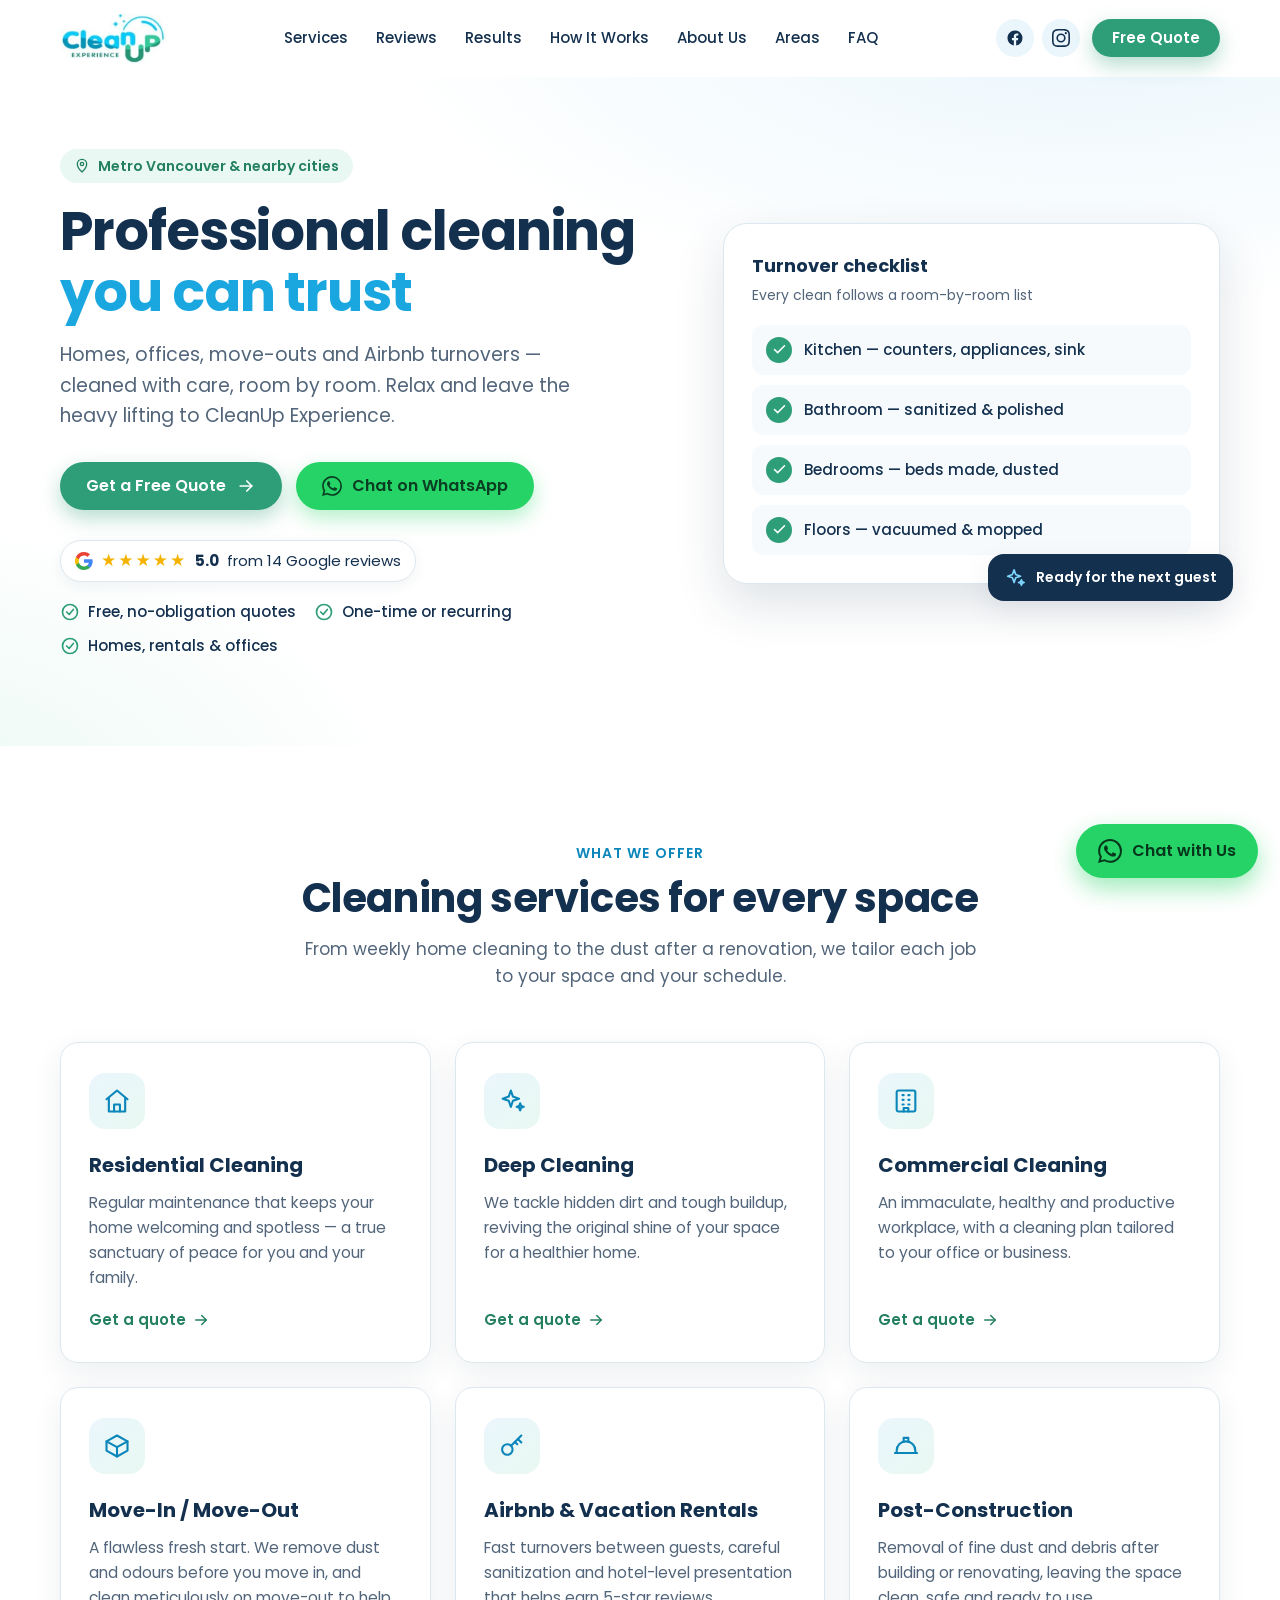
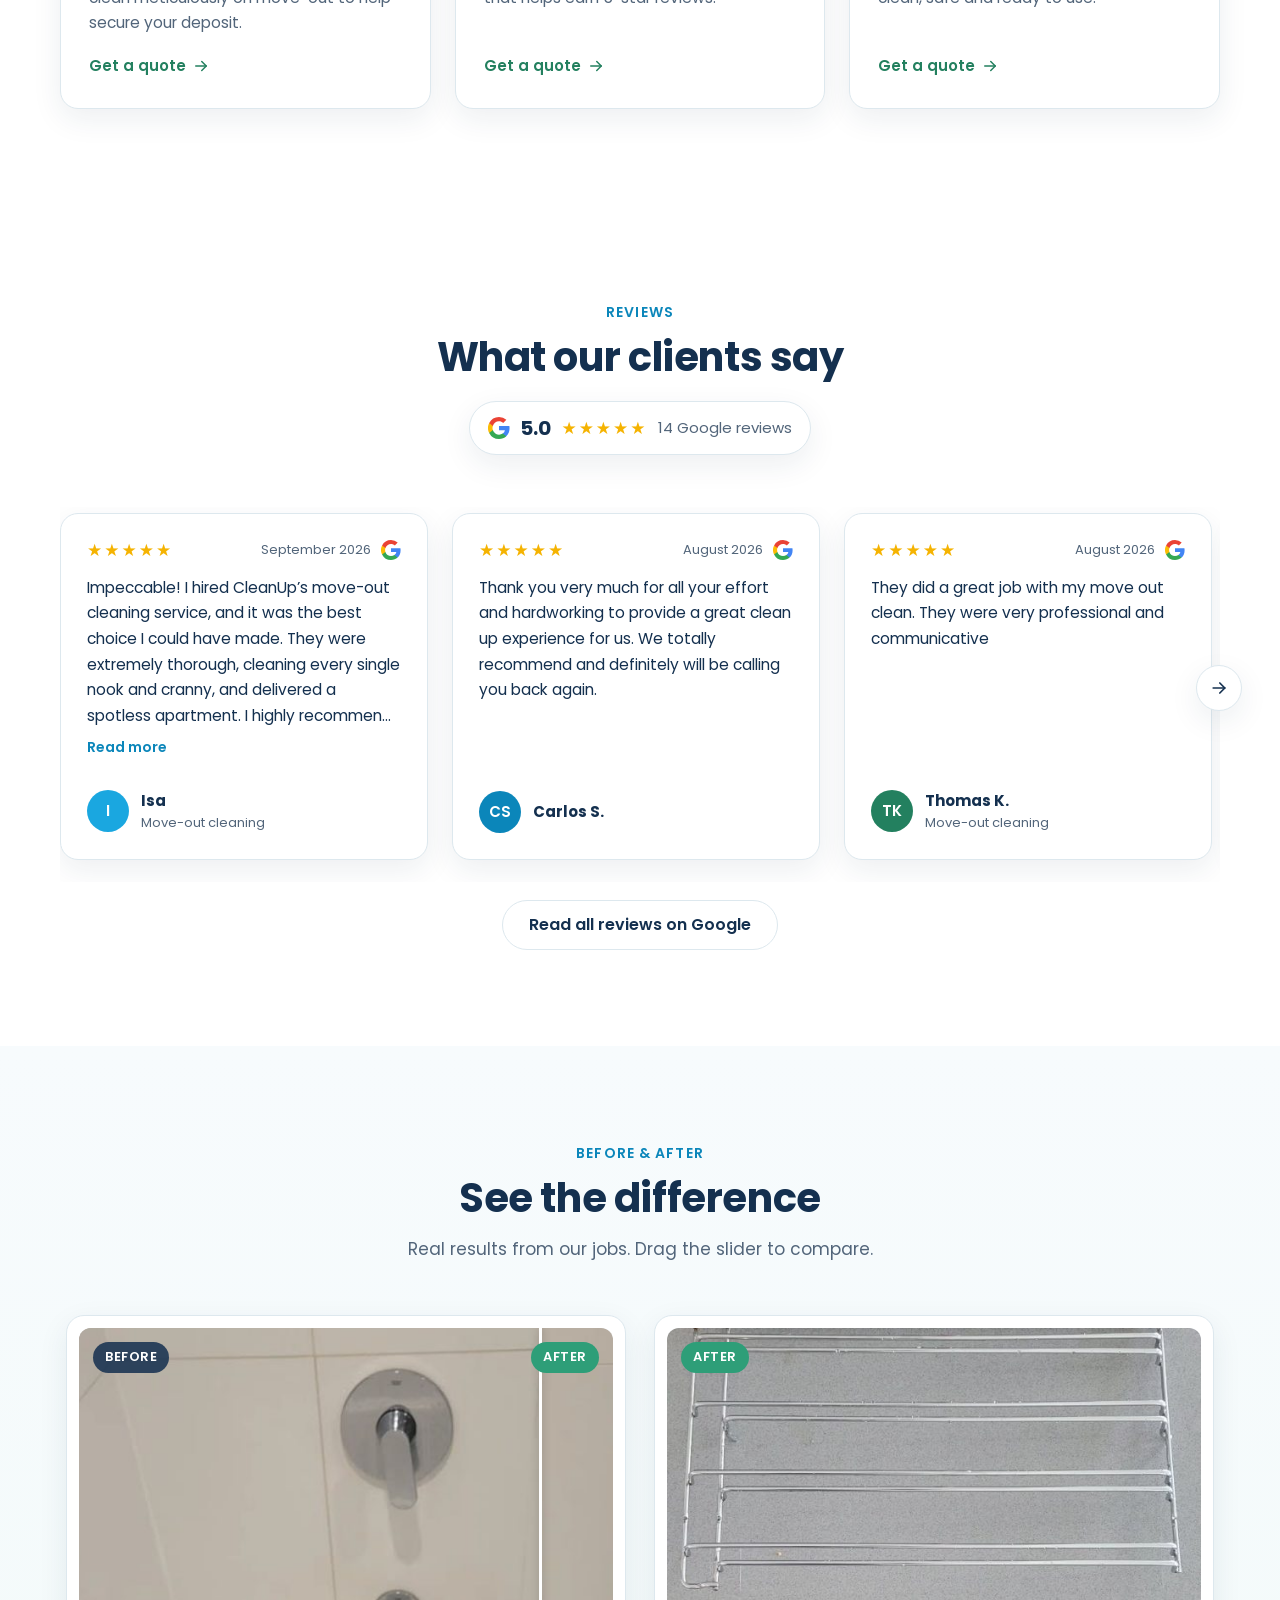
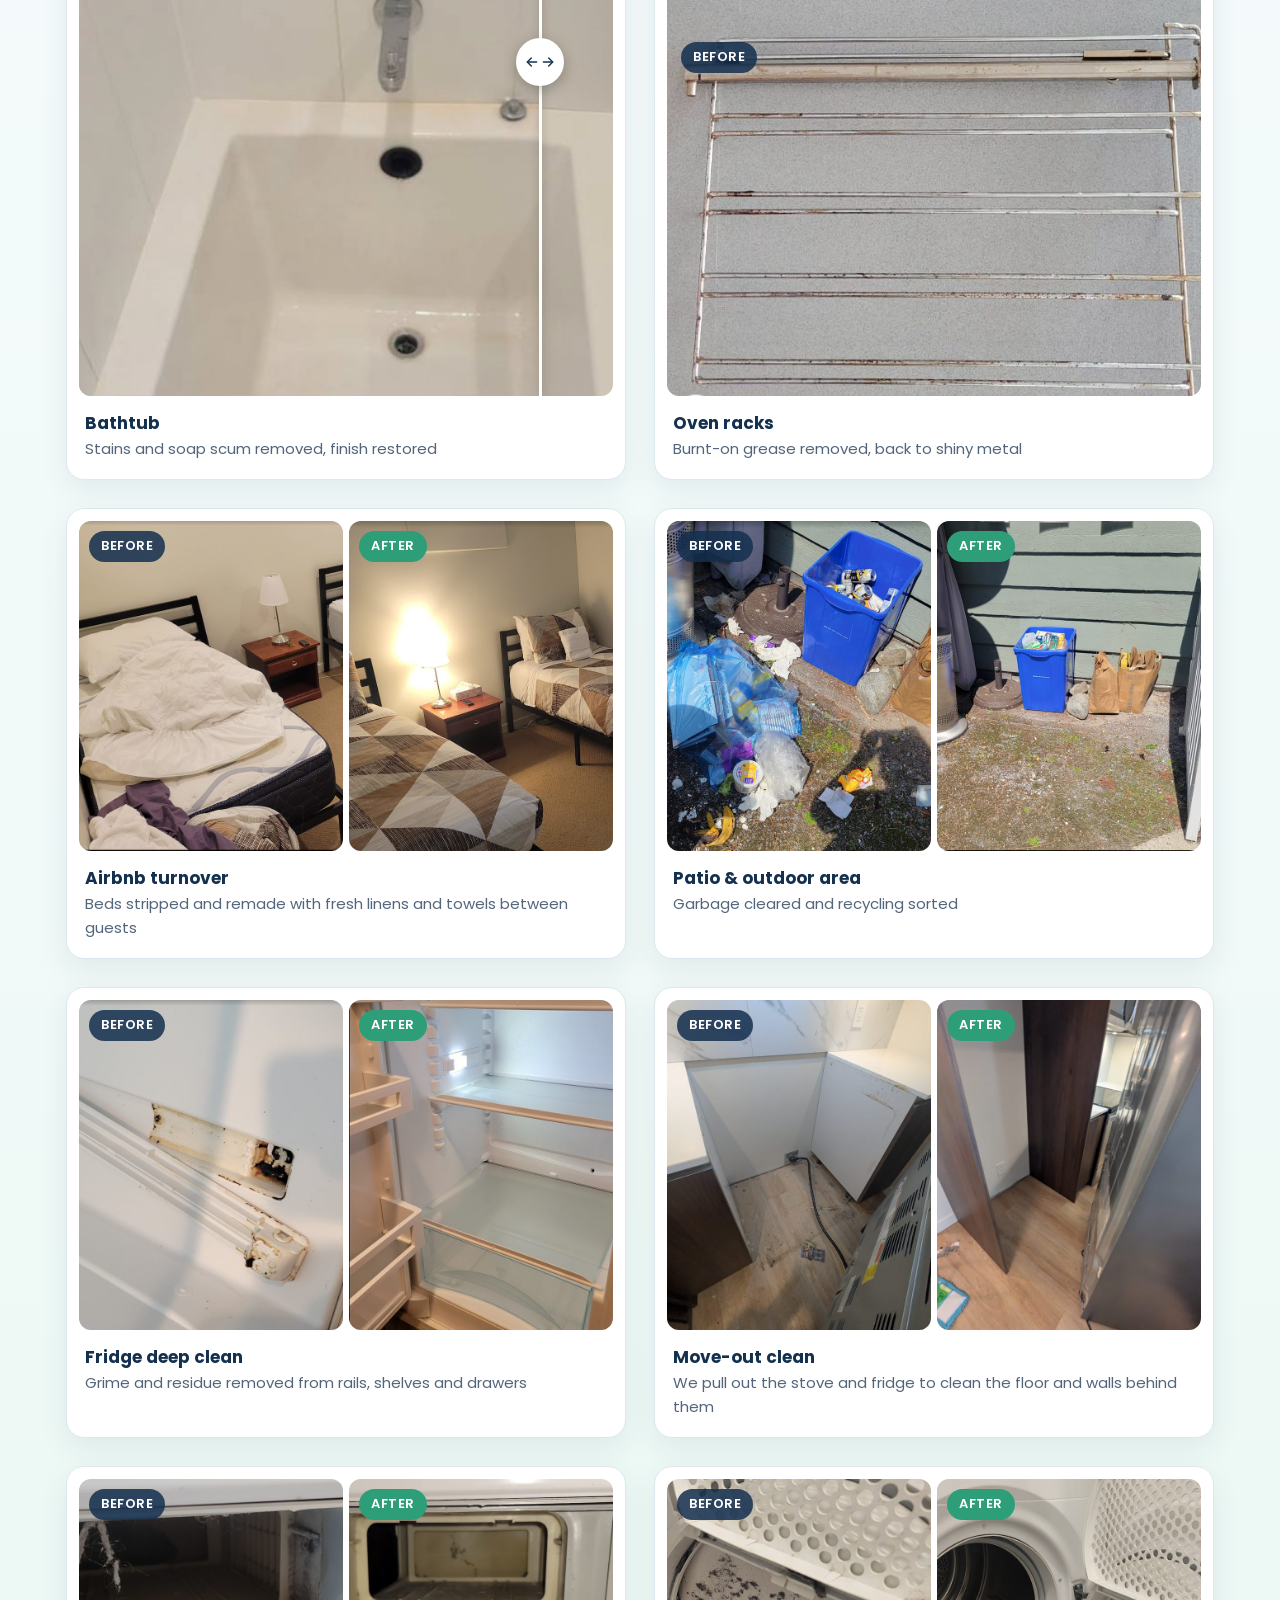
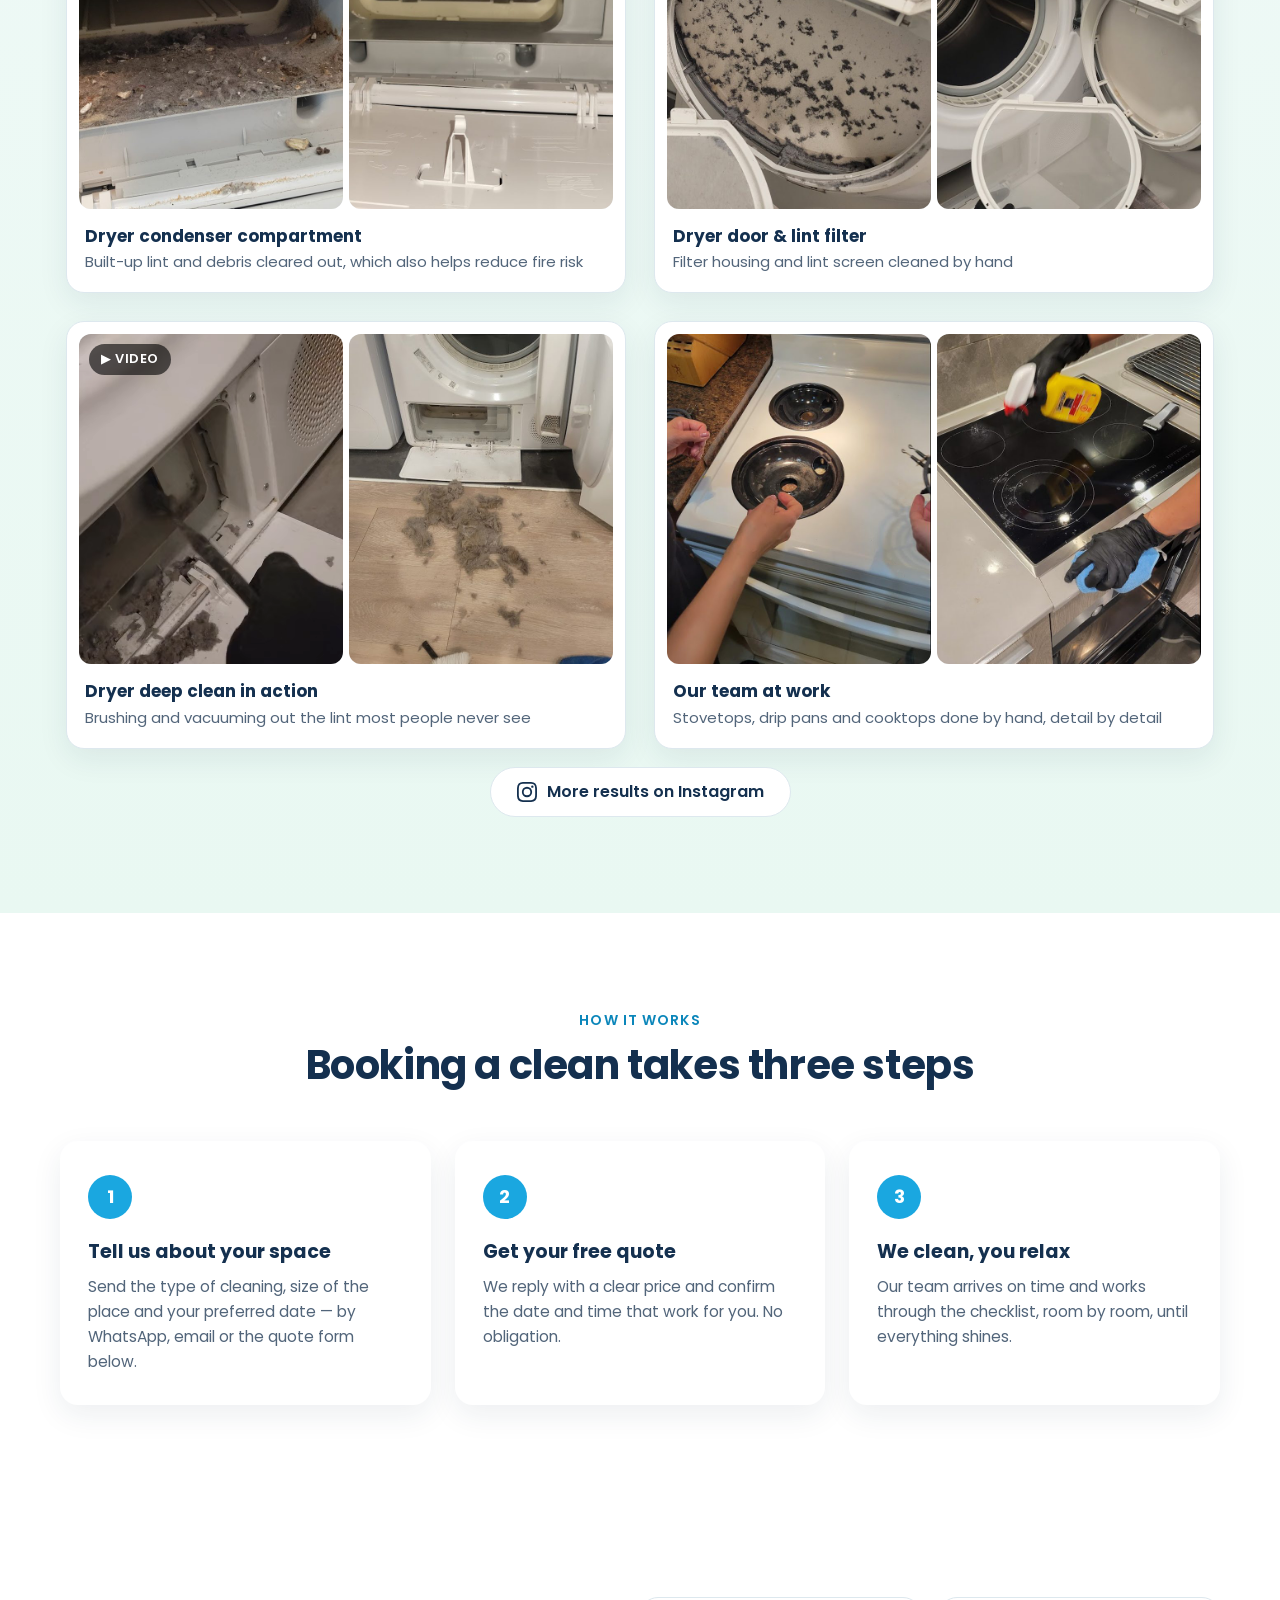
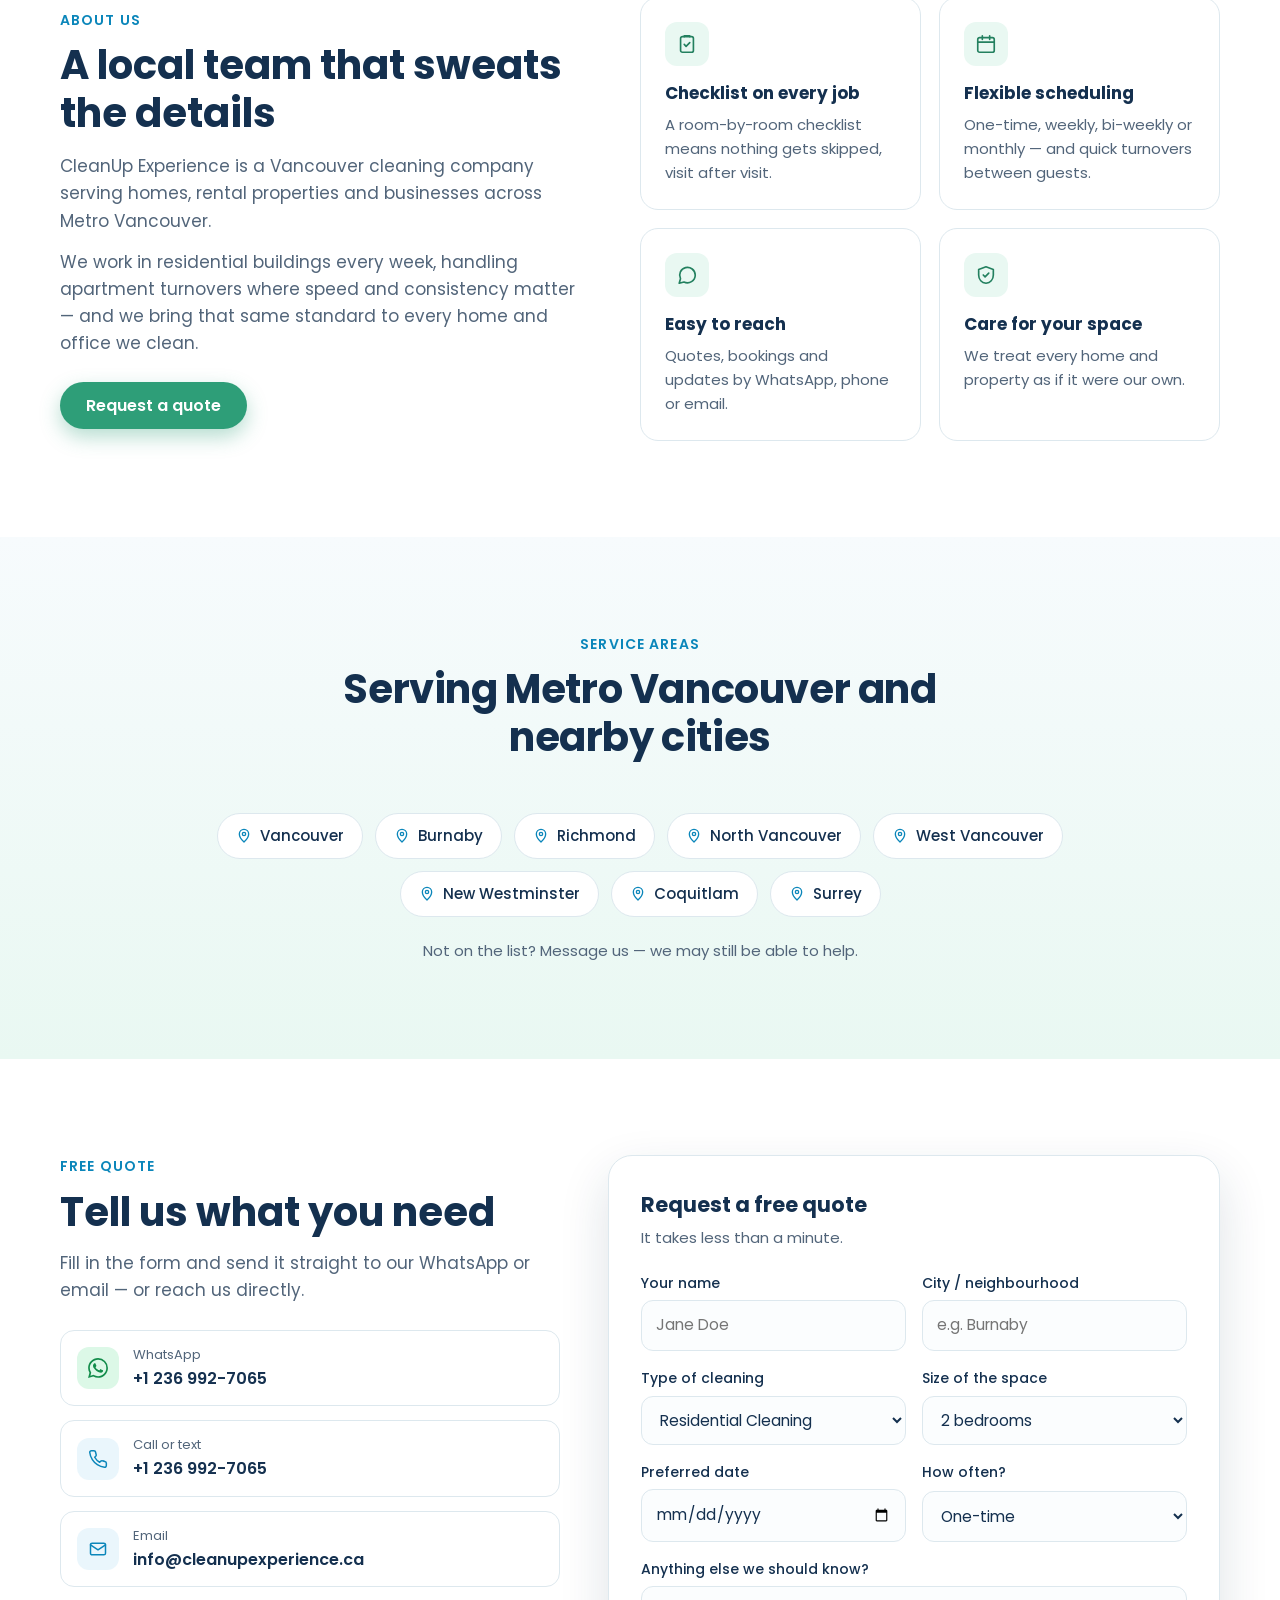
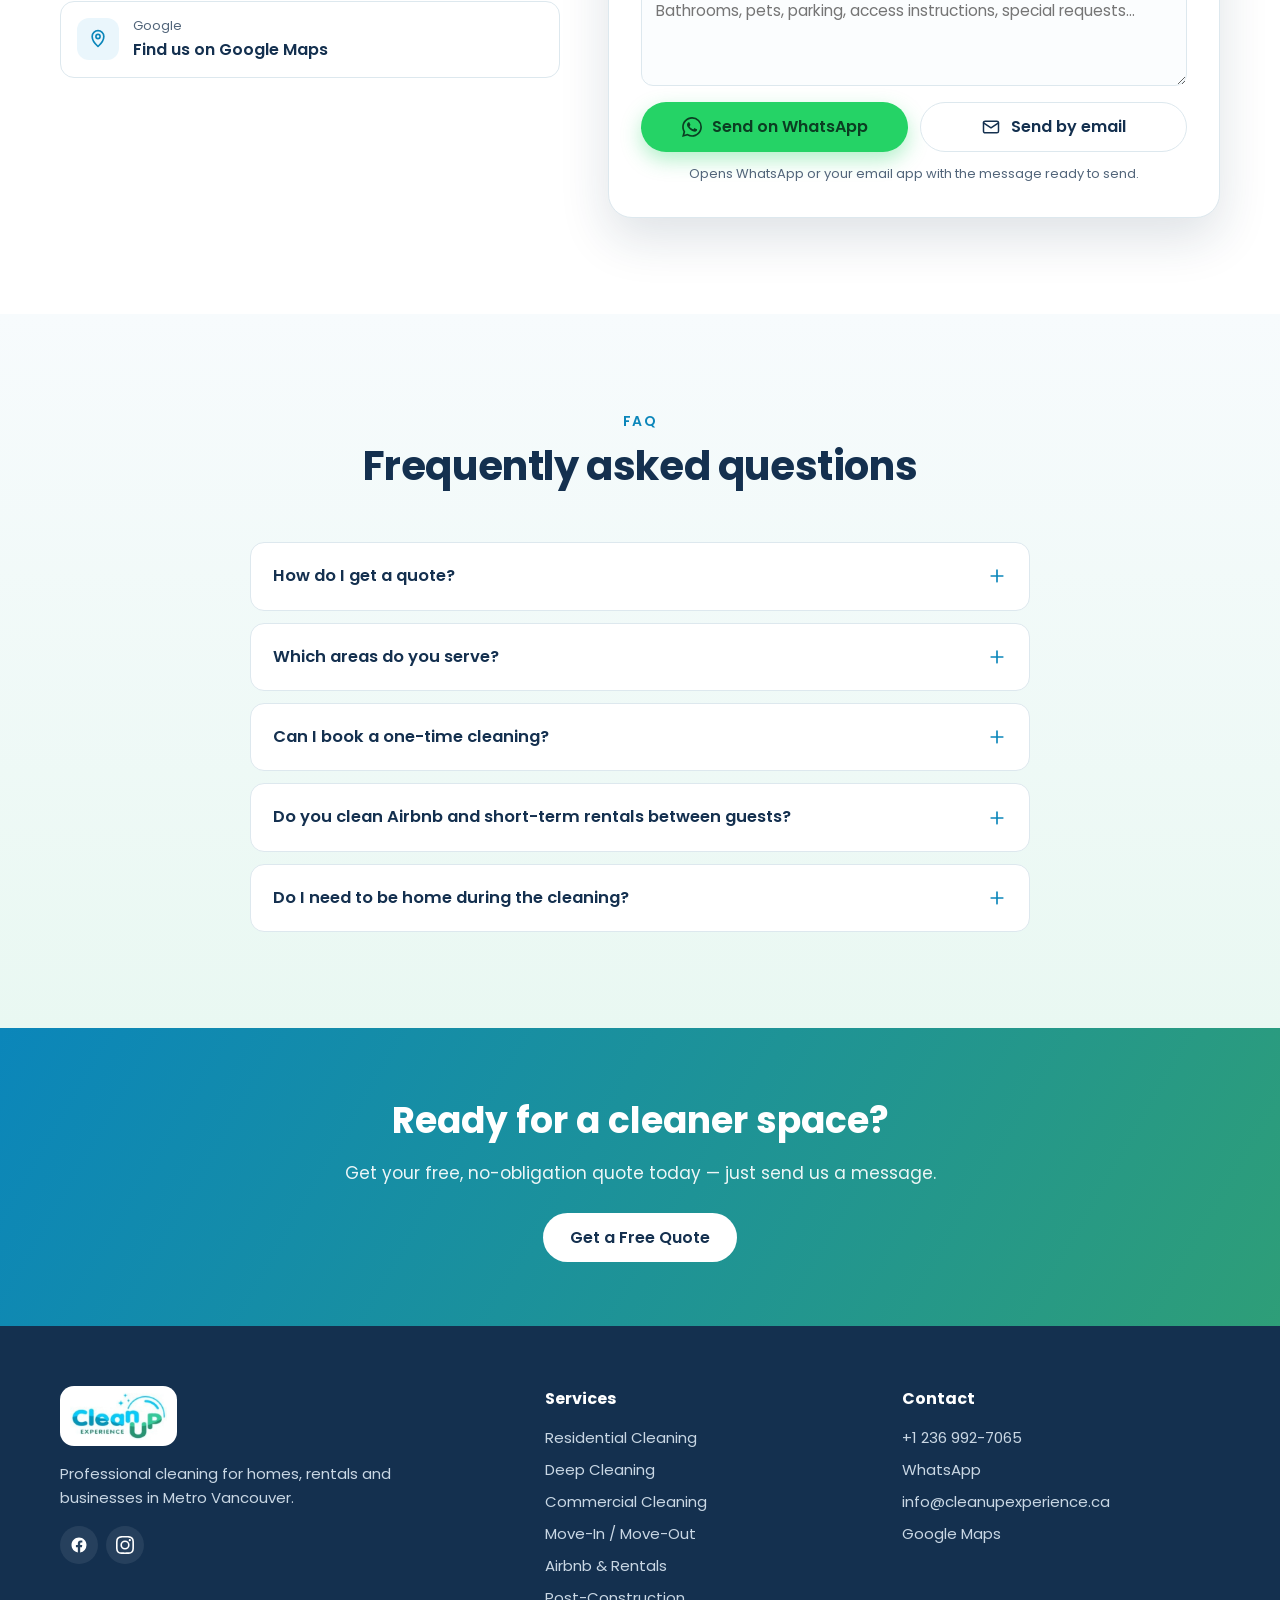
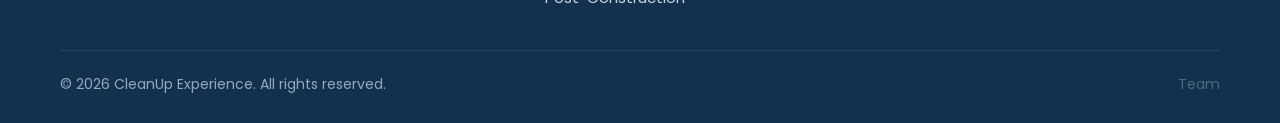
==== commit 9de580d0: "Add files via upload" ====
--- a/index.html
+++ b/index.html
@@ -352,6 +352,27 @@
           </figure>
           <figure class="ba-card reveal">
             <div class="ba-pair">
+              <div class="ba-half"><img src="/assets/results/dryer-vent-before.jpg" alt="Dryer condenser compartment before: packed with lint, debris and residue" width="640" height="800" loading="lazy"><span class="ba-label ba-label-before">Before</span></div>
+              <div class="ba-half"><img src="/assets/results/dryer-vent-after.jpg" alt="Dryer condenser compartment after: lint and debris fully removed" width="640" height="800" loading="lazy"><span class="ba-label ba-label-after">After</span></div>
+            </div>
+            <figcaption><strong>Dryer condenser compartment</strong> Built-up lint and debris cleared out, which also helps reduce fire risk</figcaption>
+          </figure>
+          <figure class="ba-card reveal">
+            <div class="ba-pair">
+              <div class="ba-half"><img src="/assets/results/dryer-door-before.jpg" alt="Dryer door filter housing before: covered in dark lint" width="640" height="800" loading="lazy"><span class="ba-label ba-label-before">Before</span></div>
+              <div class="ba-half"><img src="/assets/results/dryer-door-after.jpg" alt="Dryer door filter housing and lint filter after cleaning" width="640" height="800" loading="lazy"><span class="ba-label ba-label-after">After</span></div>
+            </div>
+            <figcaption><strong>Dryer door &amp; lint filter</strong> Filter housing and lint screen cleaned by hand</figcaption>
+          </figure>
+          <figure class="ba-card reveal">
+            <div class="ba-pair">
+              <div class="ba-half"><video class="ba-video" poster="/assets/results/dryer-lint-poster.jpg" muted loop playsinline preload="none" aria-label="Video: a cleaner brushing and vacuuming lint out of a dryer compartment"><source src="/assets/results/dryer-lint.webm" type="video/webm"><source src="/assets/results/dryer-lint.mp4" type="video/mp4"></video><span class="ba-label ba-label-video">&#9654; Video</span></div>
+              <div class="ba-half"><img src="/assets/results/dryer-lint-pile.jpg" alt="Pile of lint removed from a dryer, on the floor next to the machine" width="640" height="800" loading="lazy"></div>
+            </div>
+            <figcaption><strong>Dryer deep clean in action</strong> Brushing and vacuuming out the lint most people never see</figcaption>
+          </figure>
+          <figure class="ba-card reveal">
+            <div class="ba-pair">
               <div class="ba-half"><img src="/assets/results/work-stove.jpg" alt="Cleaner removing stovetop drip pans for cleaning" width="640" height="800" loading="lazy"></div>
               <div class="ba-half"><img src="/assets/results/work-cooktop.jpg" alt="Cleaner spraying and wiping a glass cooktop" width="640" height="800" loading="lazy"></div>
             </div>
--- a/styles.css
+++ b/styles.css
@@ -415,7 +415,8 @@
 .ba-label-after { right: 14px; background: var(--green); color: #fff; }
 .ba-pair { display: grid; grid-template-columns: 1fr 1fr; gap: 6px; }
 .ba-half { position: relative; aspect-ratio: 4 / 5; border-radius: 12px; overflow: hidden; background: #eef3f6; }
-.ba-half img { position: absolute; inset: 0; width: 100%; height: 100%; object-fit: cover; }
+.ba-half img, .ba-half video { position: absolute; inset: 0; width: 100%; height: 100%; object-fit: cover; }
+.ba-label-video { background: rgba(0,0,0,.6); color: #fff; }
 .ba-half .ba-label { left: 10px; right: auto; top: 10px; }
 @media (max-width: 820px) {
   .ba-grid > .ba-card { flex-basis: 100%; max-width: 600px; }
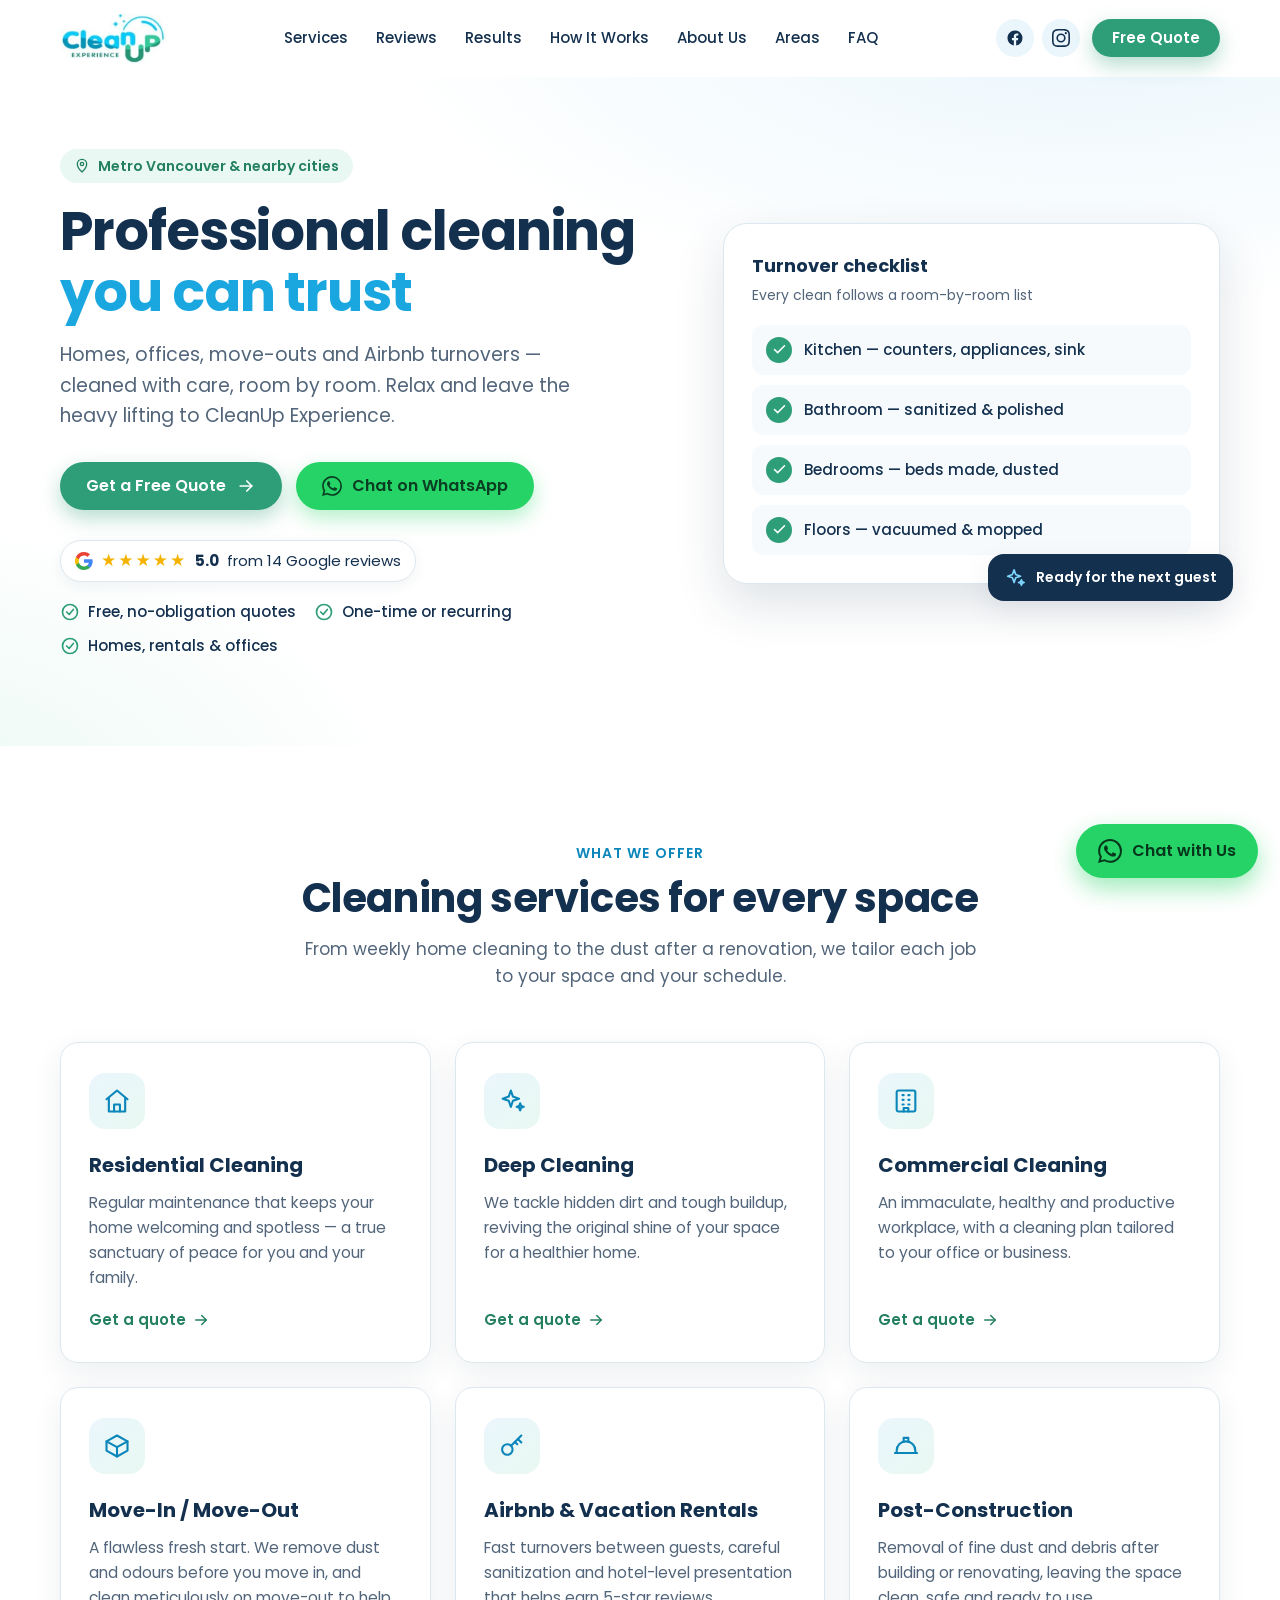
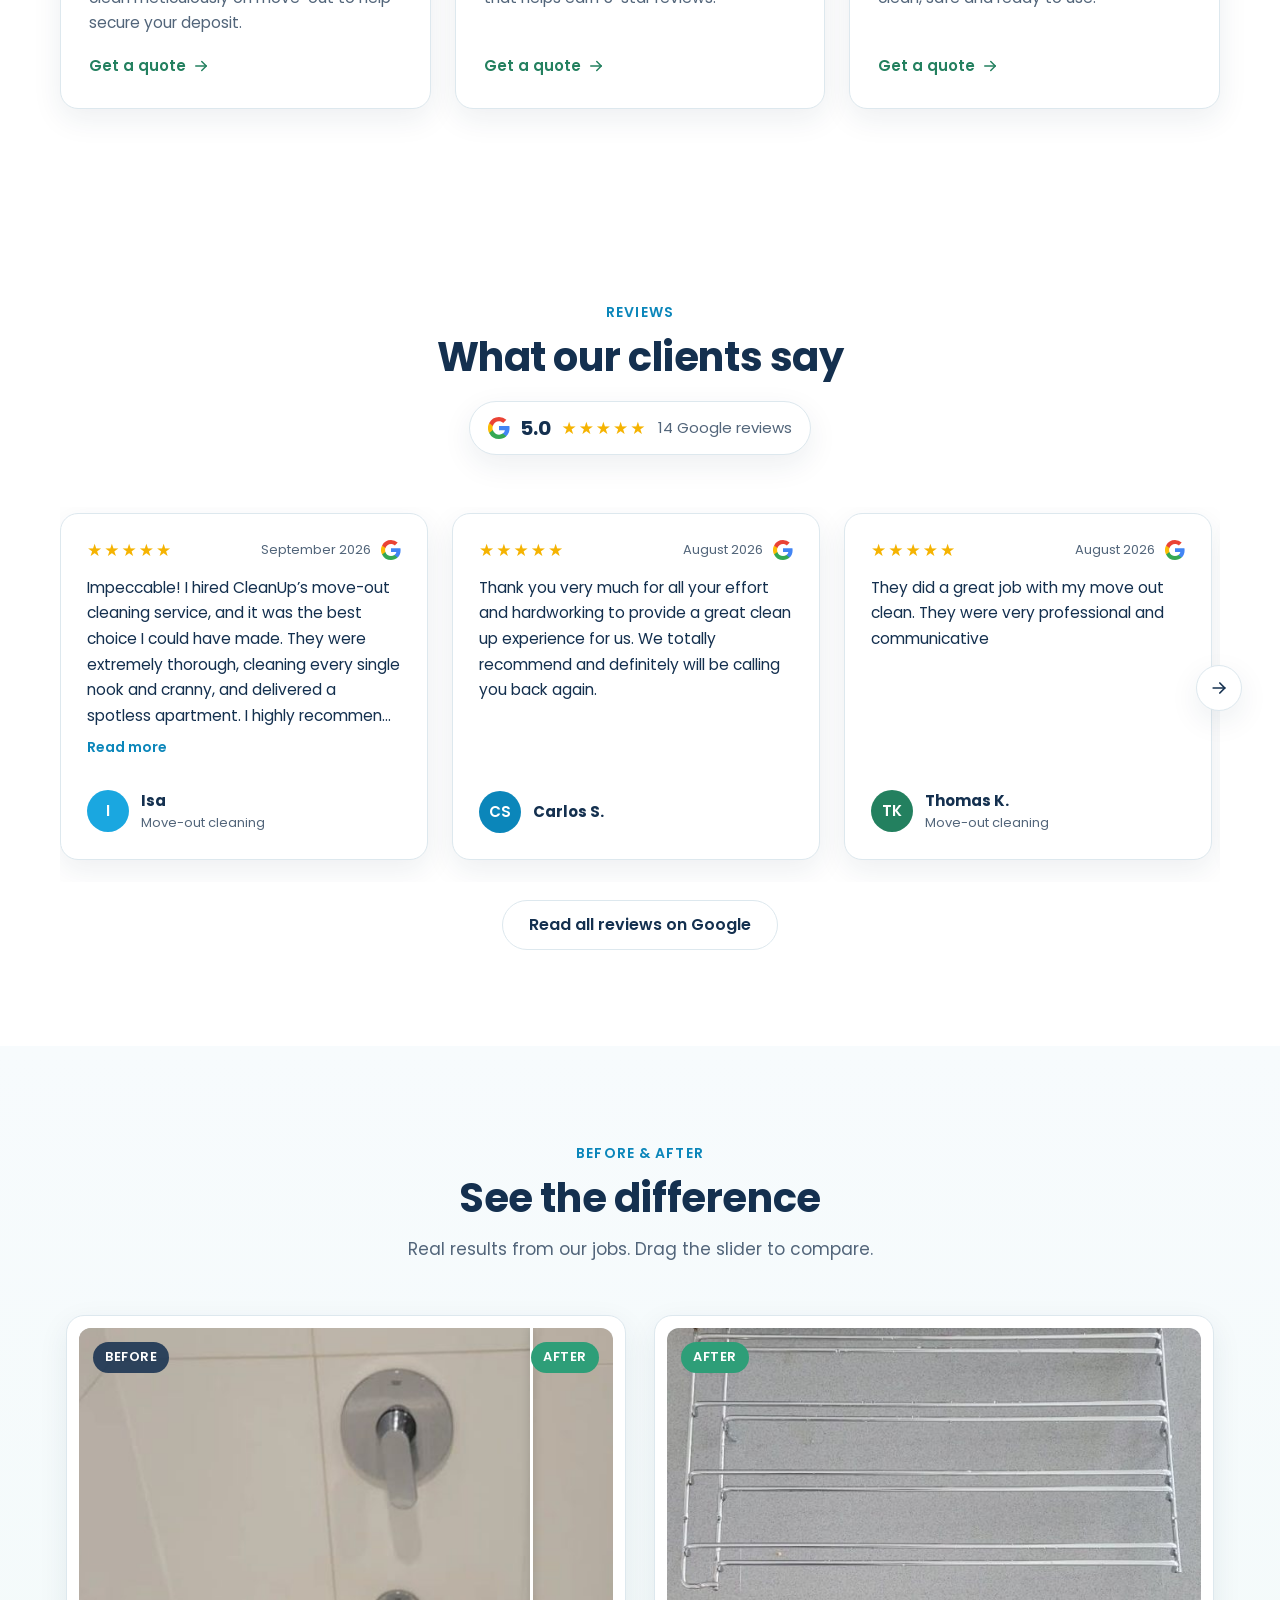
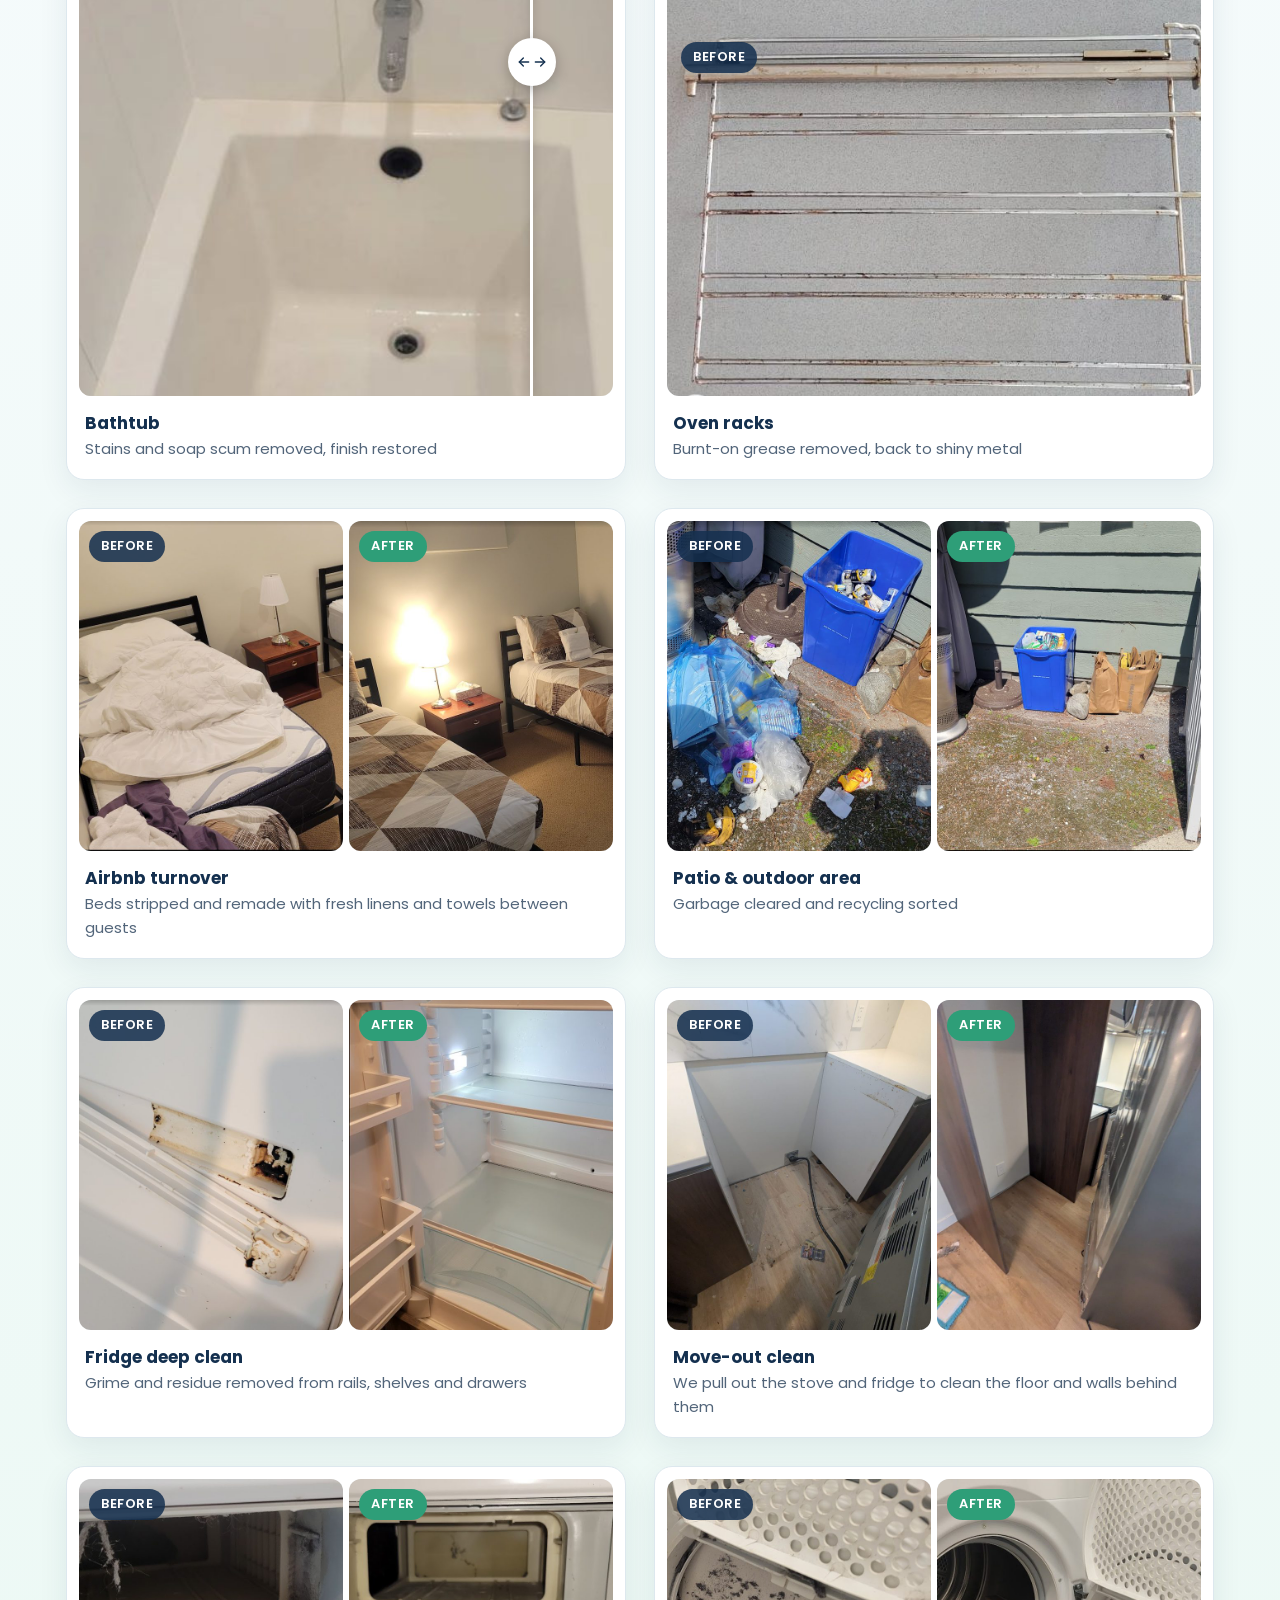
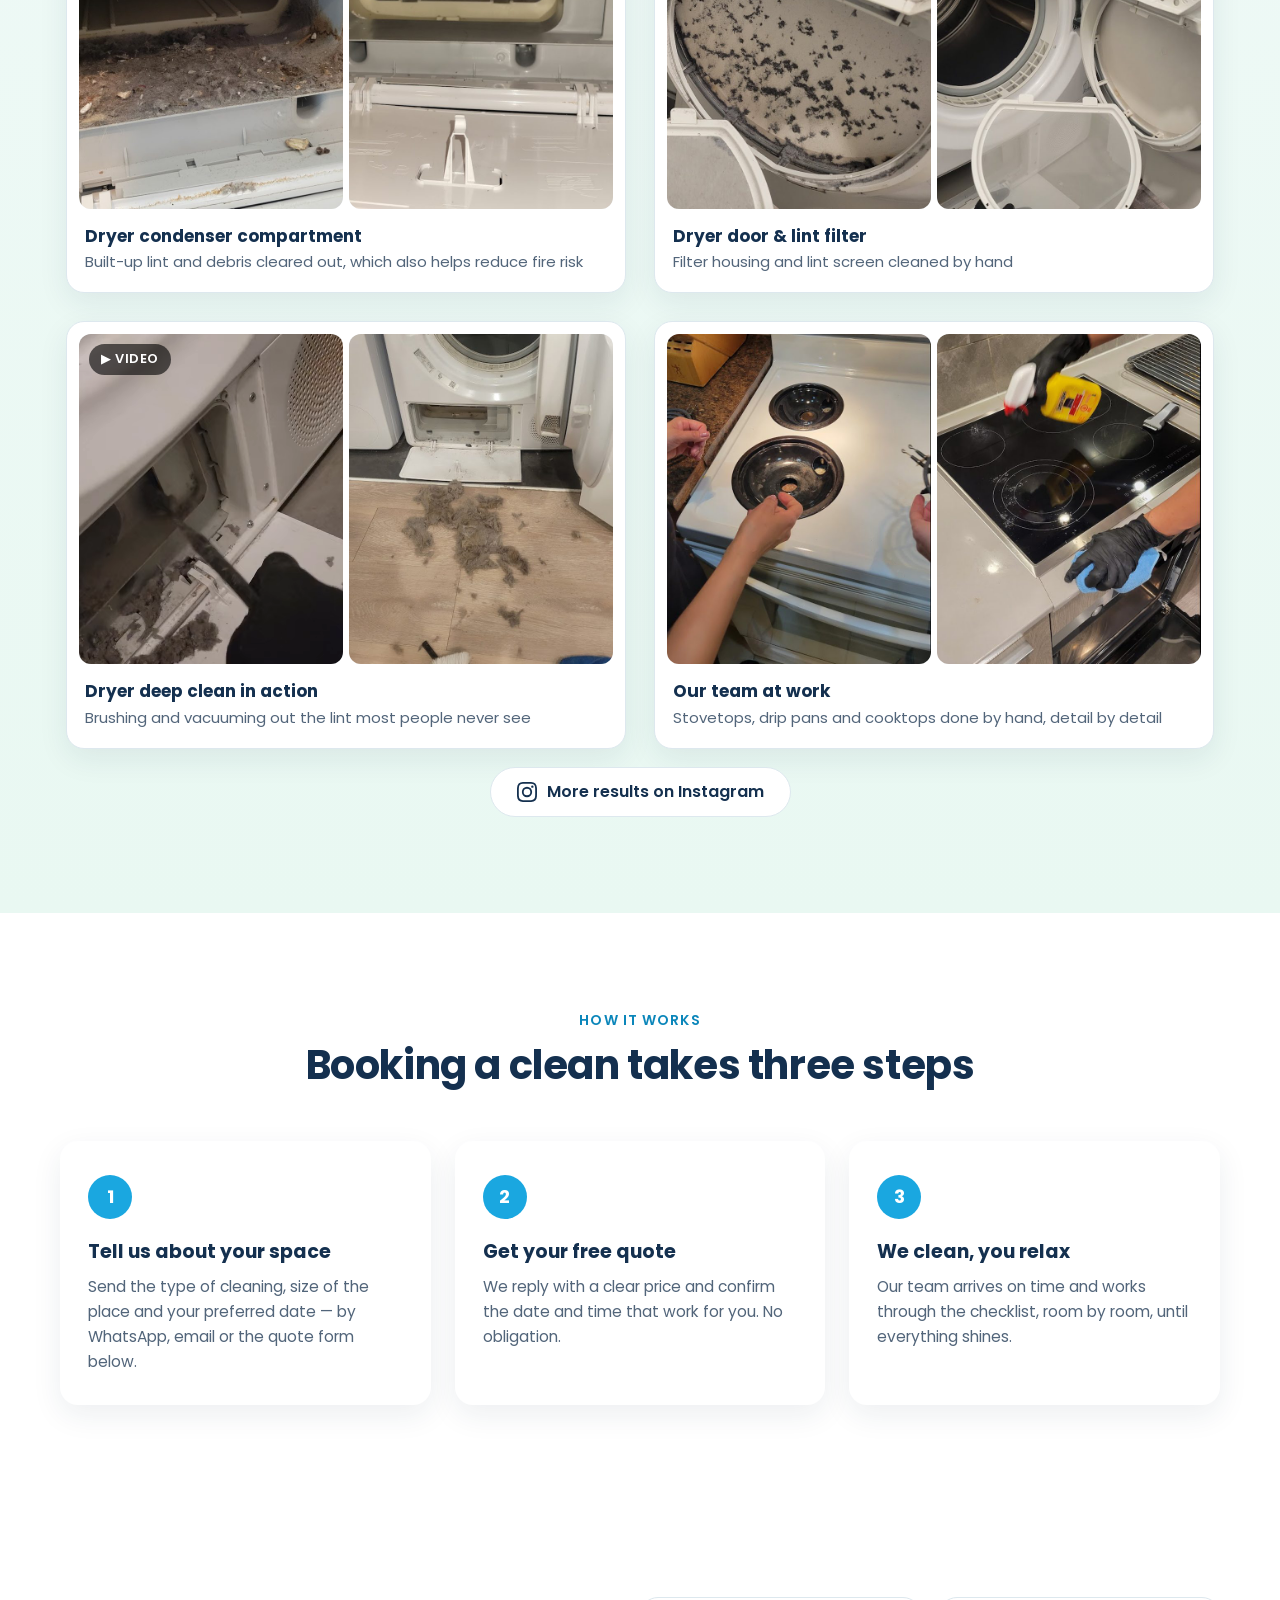
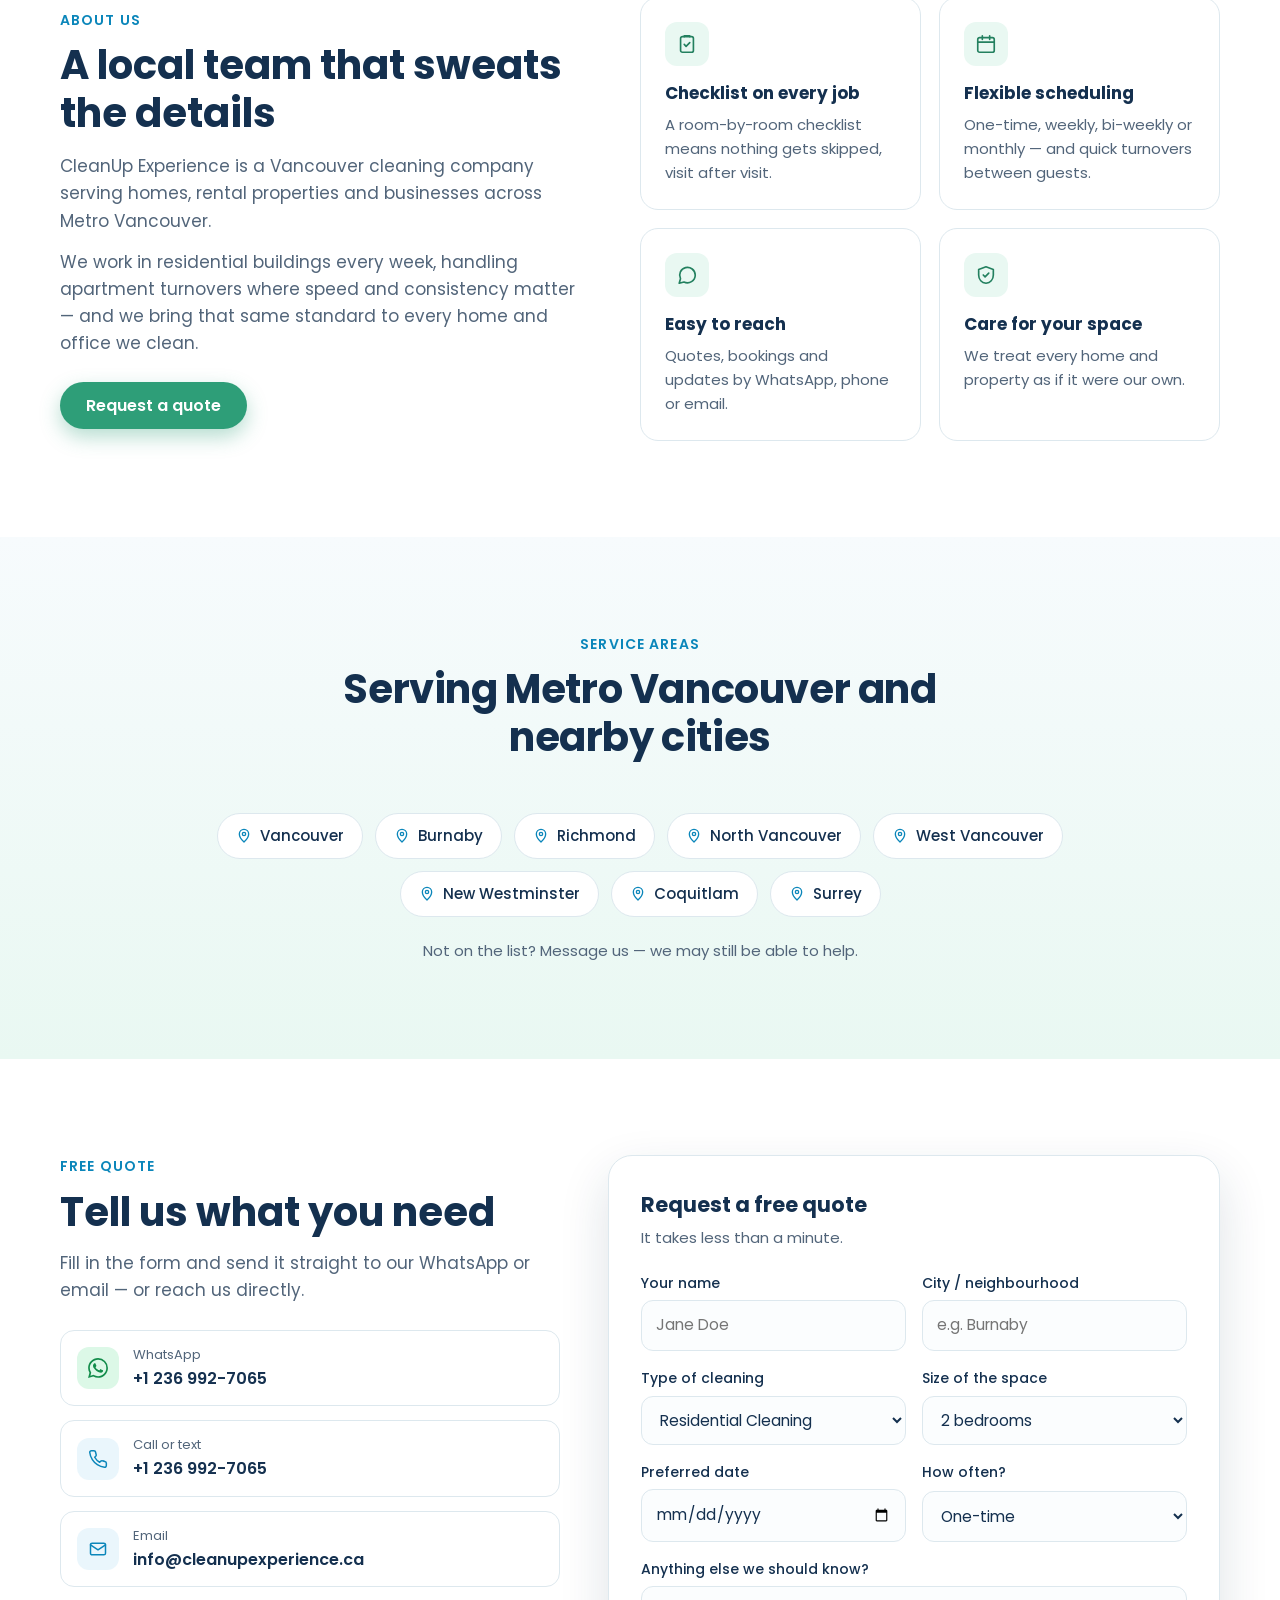
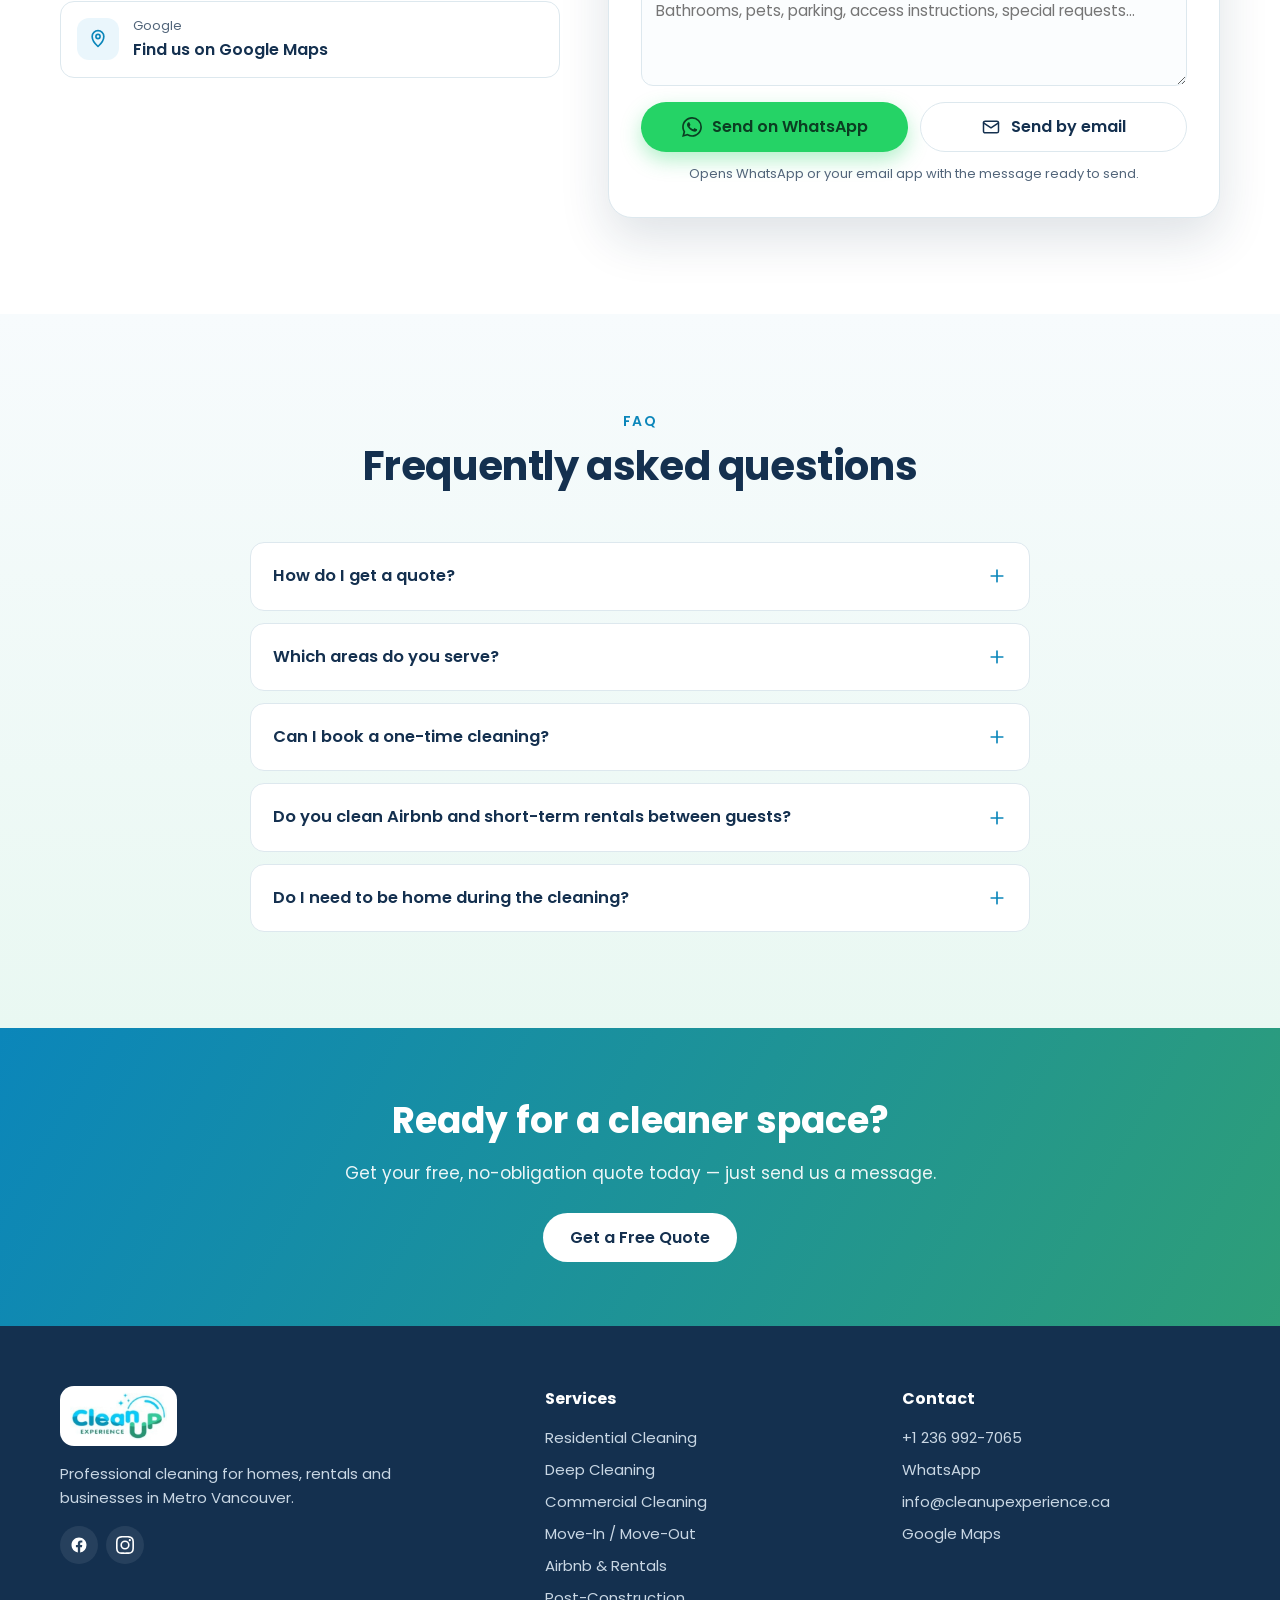
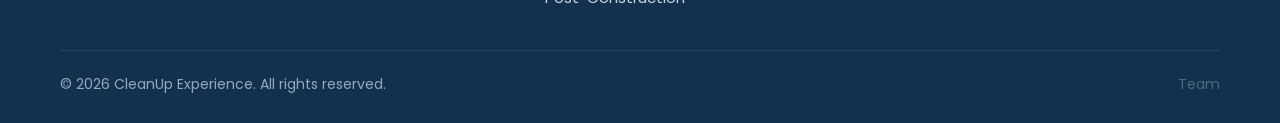
==== commit ae1bb377: "Update team link in footer to be empty" ====
--- a/index.html
+++ b/index.html
@@ -628,7 +628,7 @@
       </div>
       <div class="footer-bottom">
         <span>© <span id="year">2026</span> CleanUp Experience. All rights reserved.</span>
-        <a class="team-link" href="https://script.google.com/a/macros/cleanupexperience.ca/s/AKfycbxxMmzciXnwqfnvAHT8D0gVjAFxwkiftGfMgQ5JzmDOBU3gpZTO0K5Z6SXLY_XXyD2Yjw/exec" target="_blank" rel="noopener">Team</a>
+        <a class="team-link" href="" target="_blank" rel="noopener">Team</a>
       </div>
     </div>
   </footer>
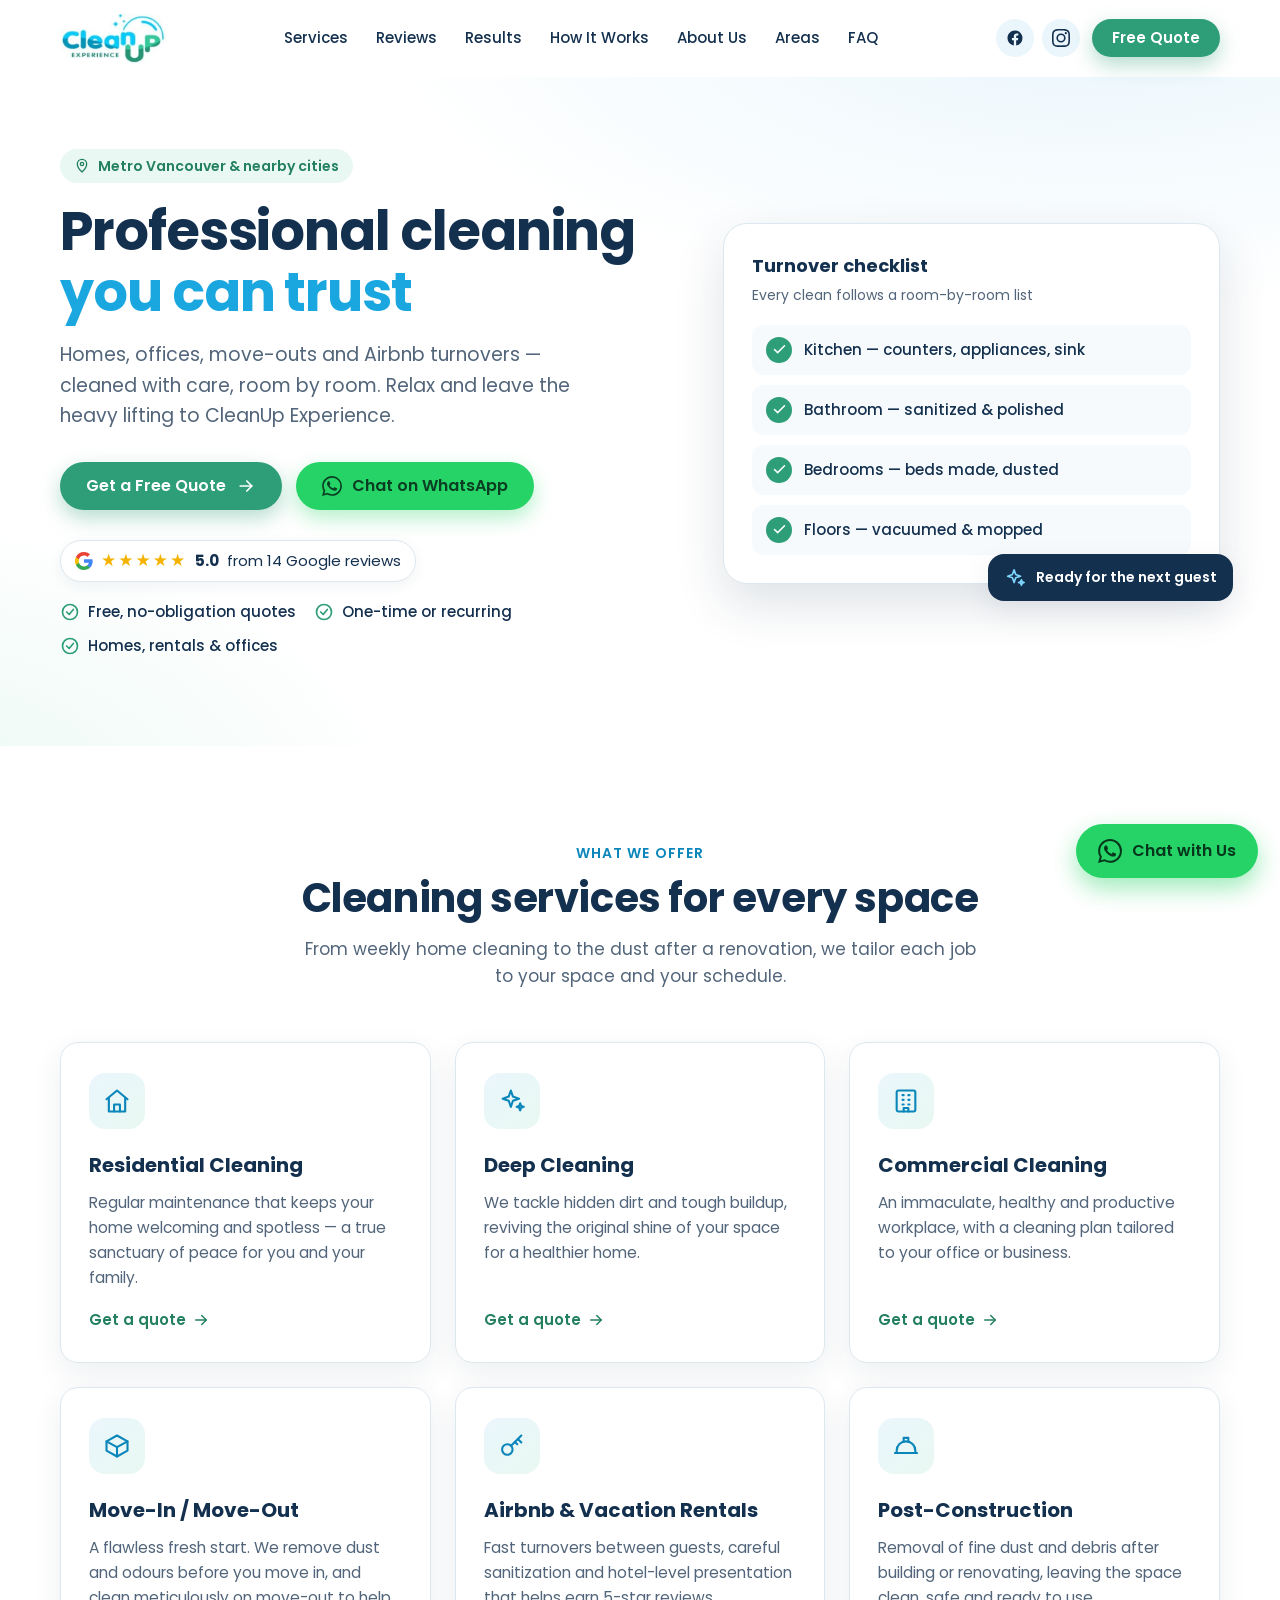
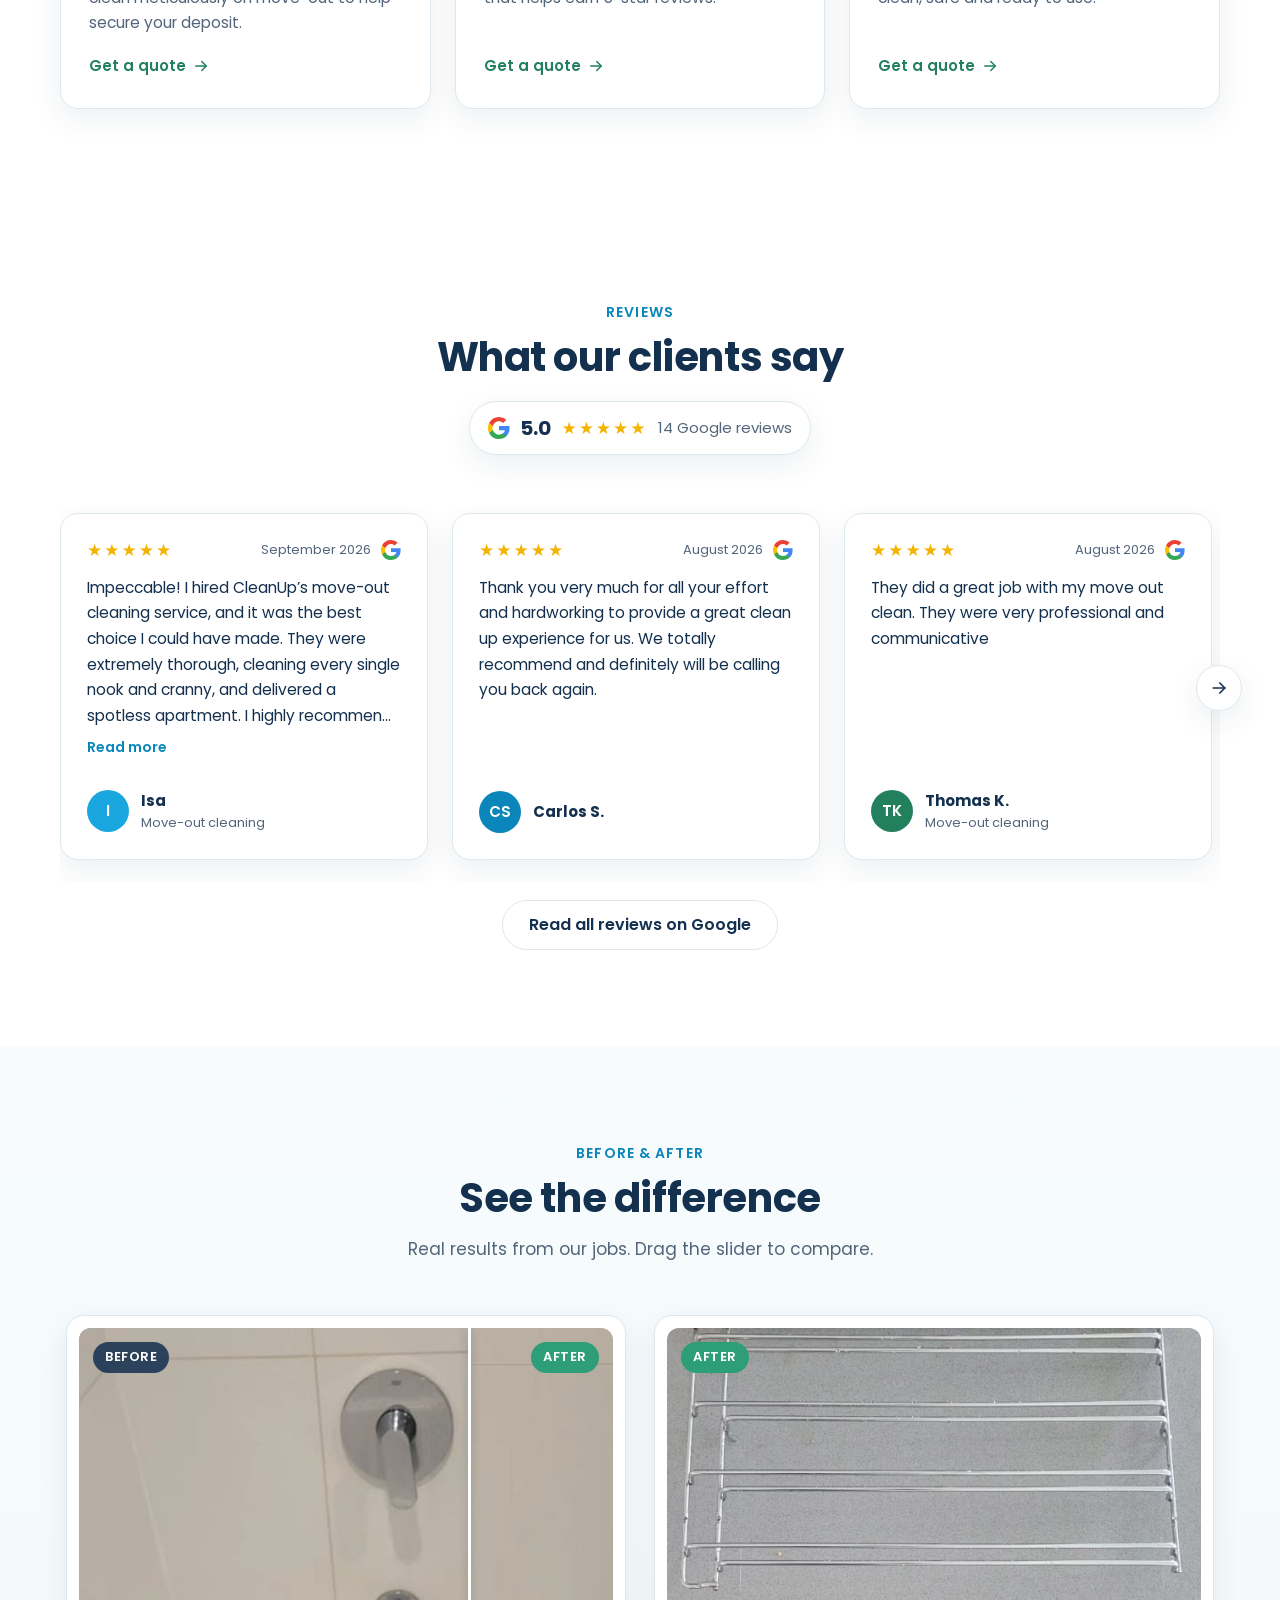
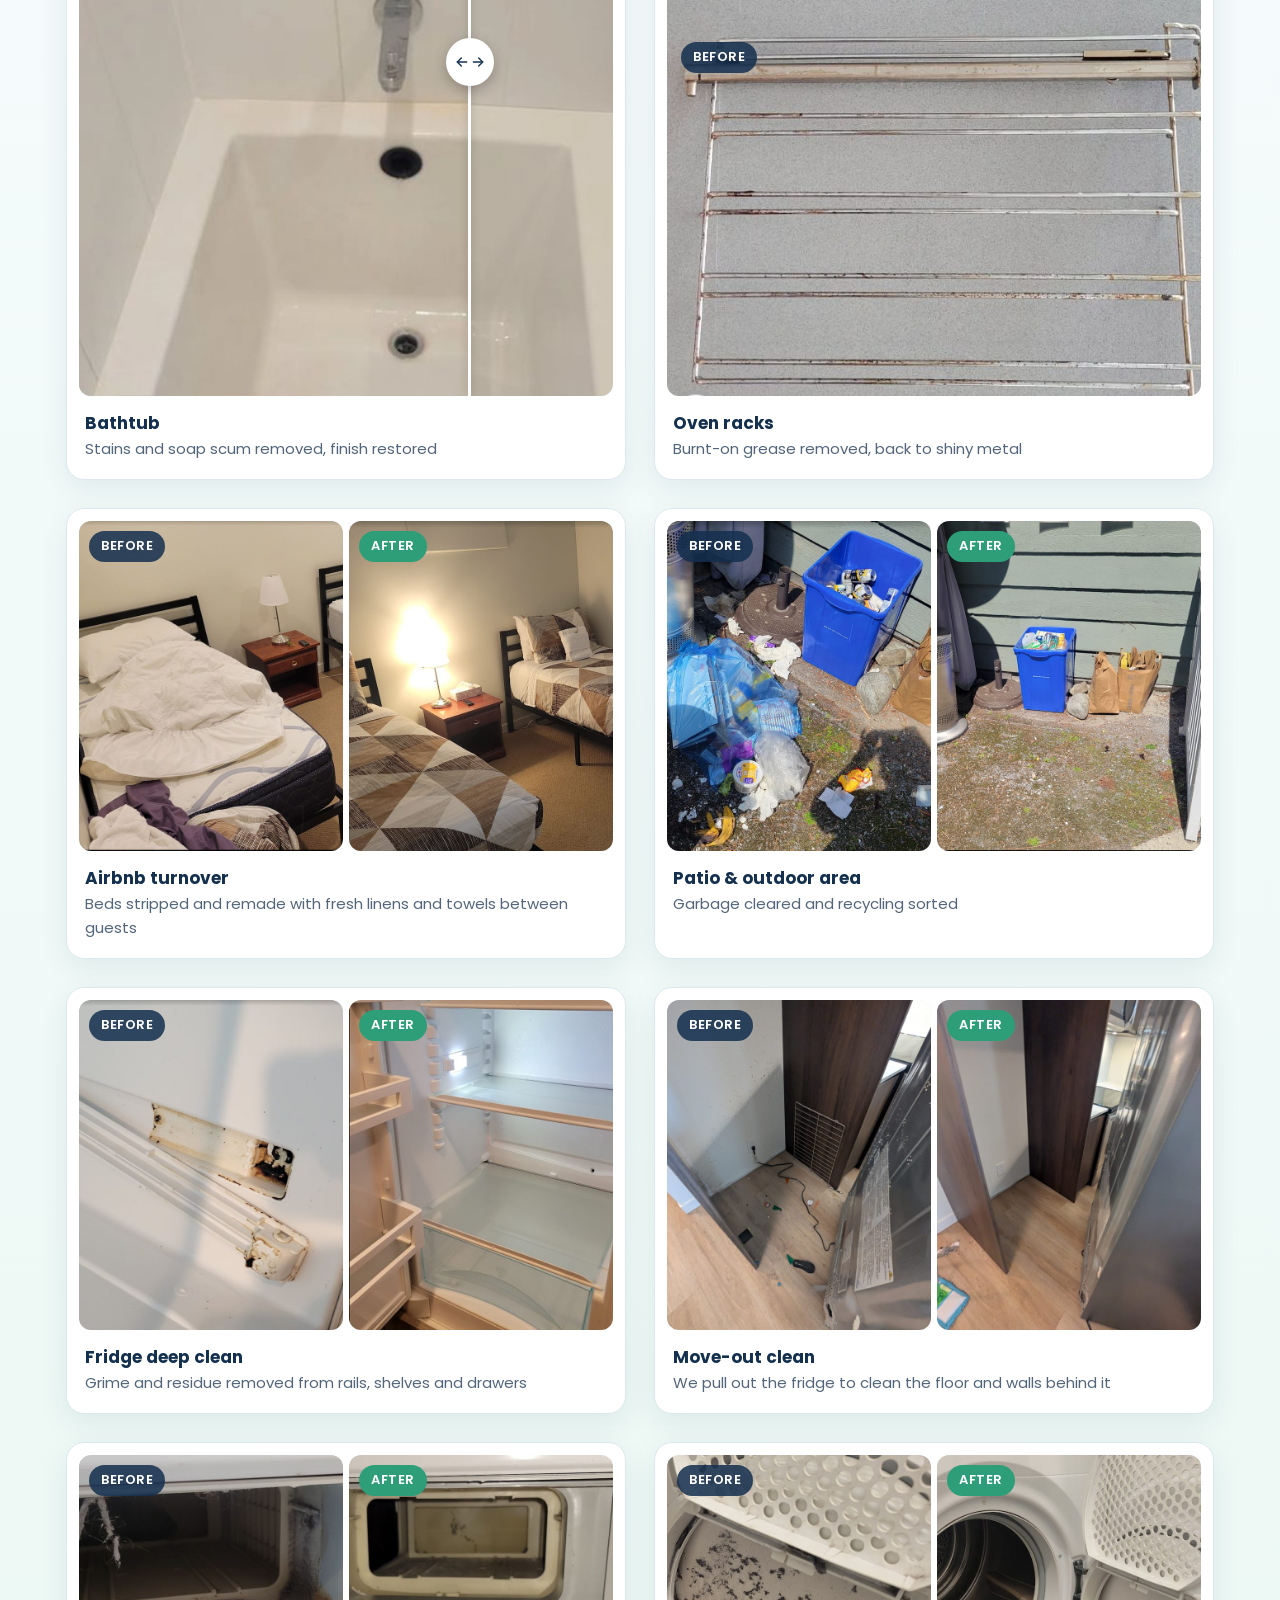
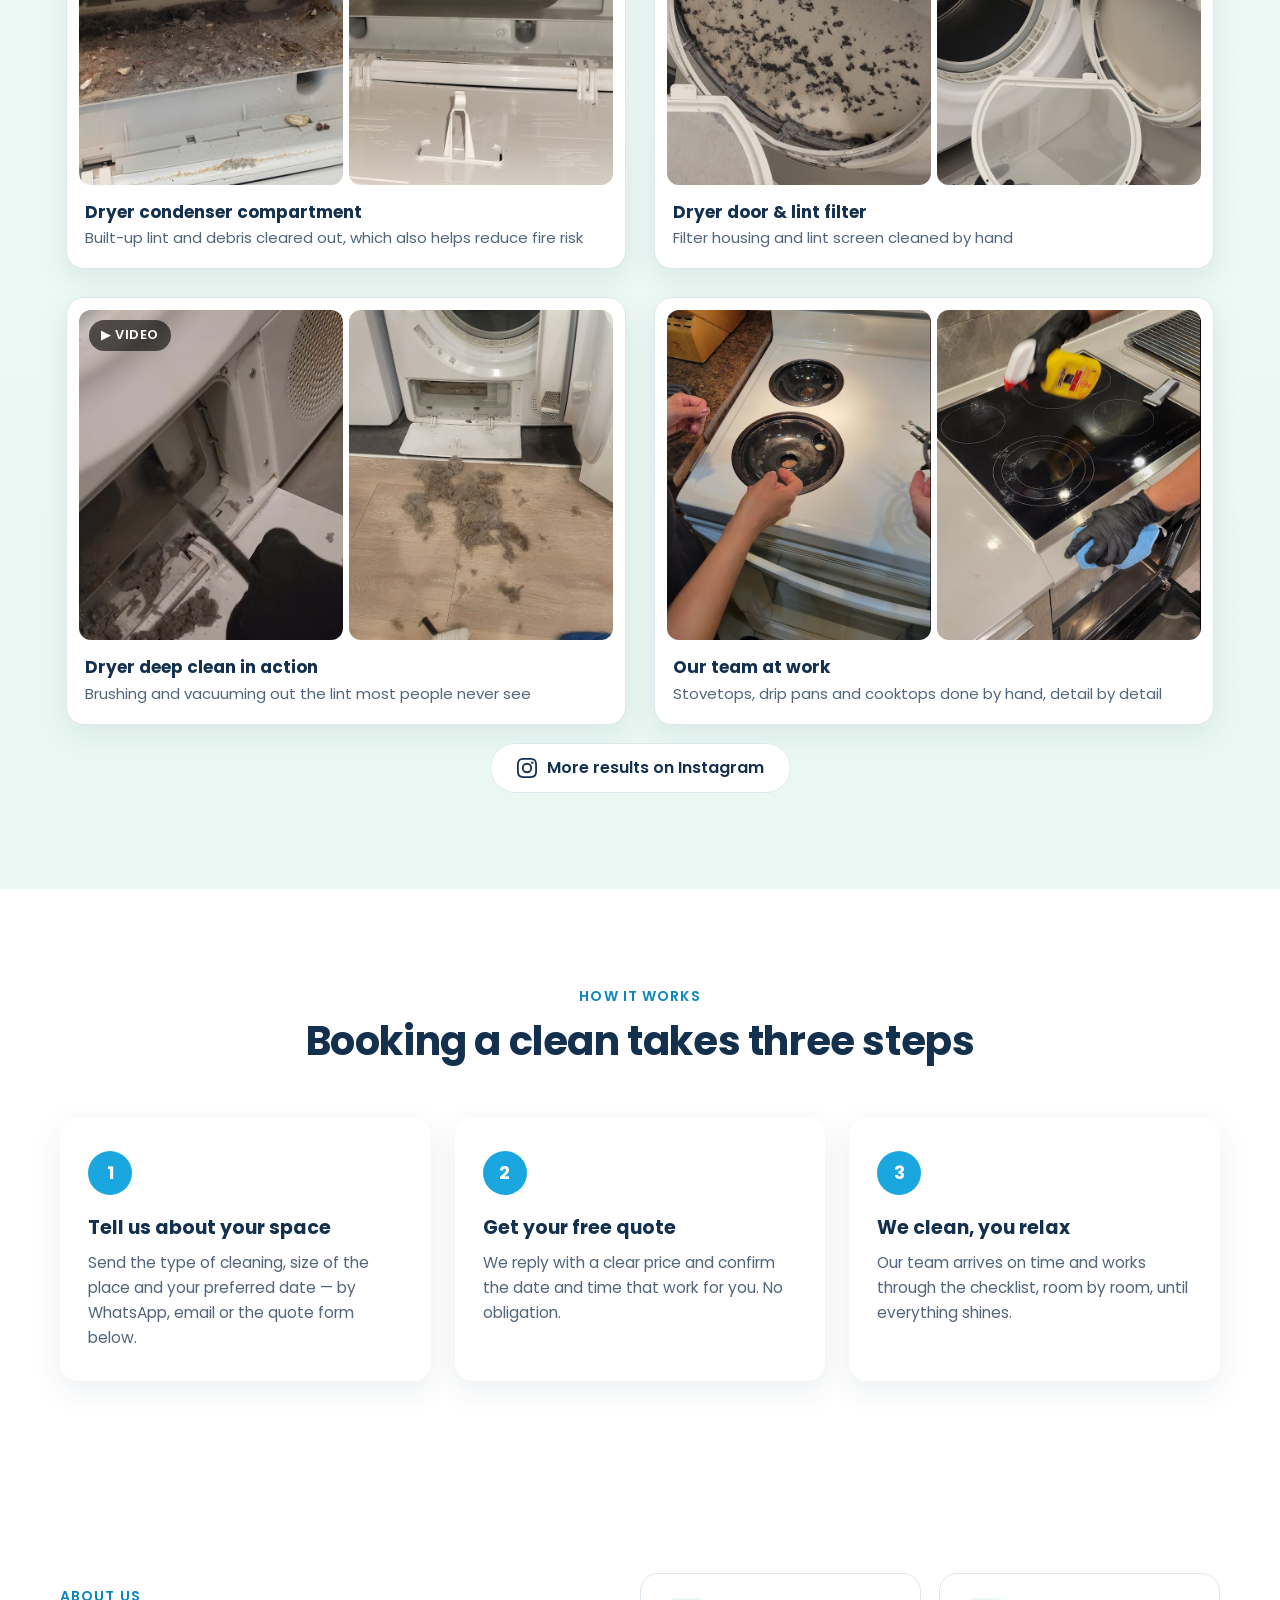
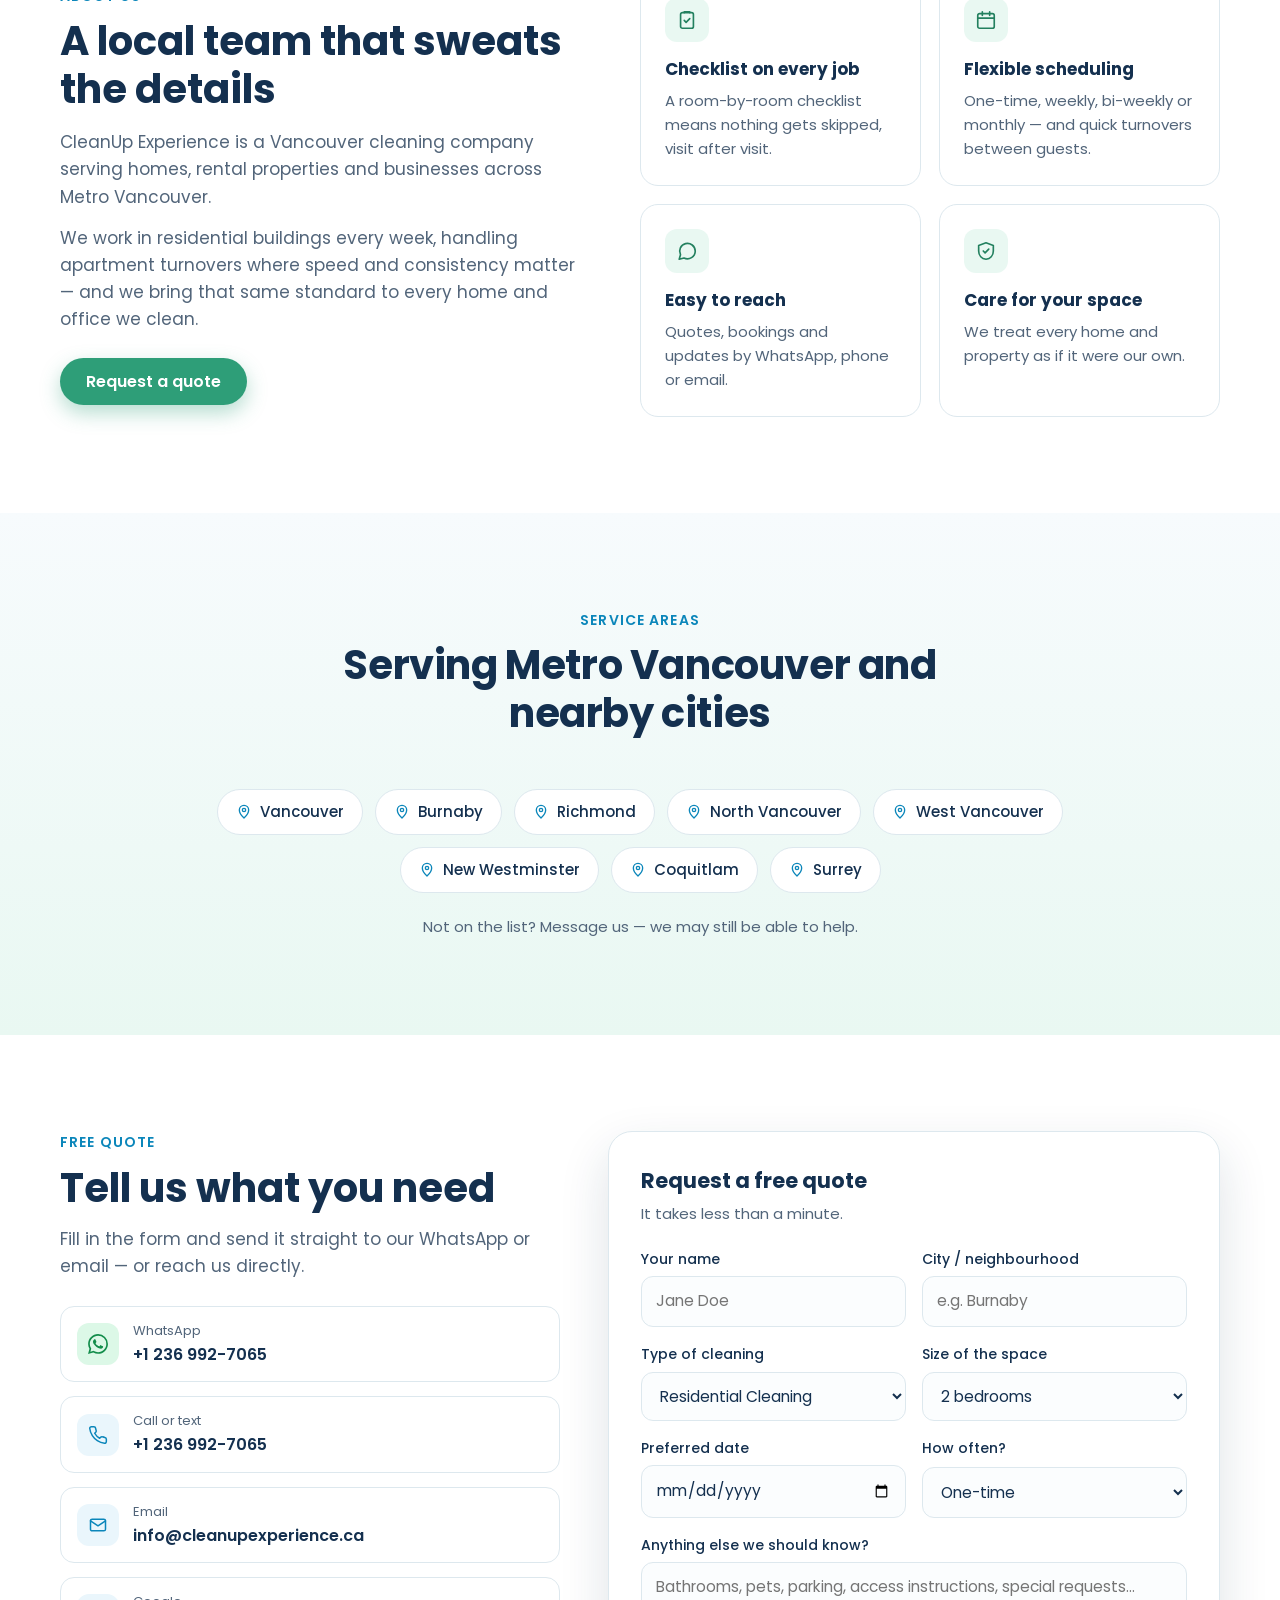
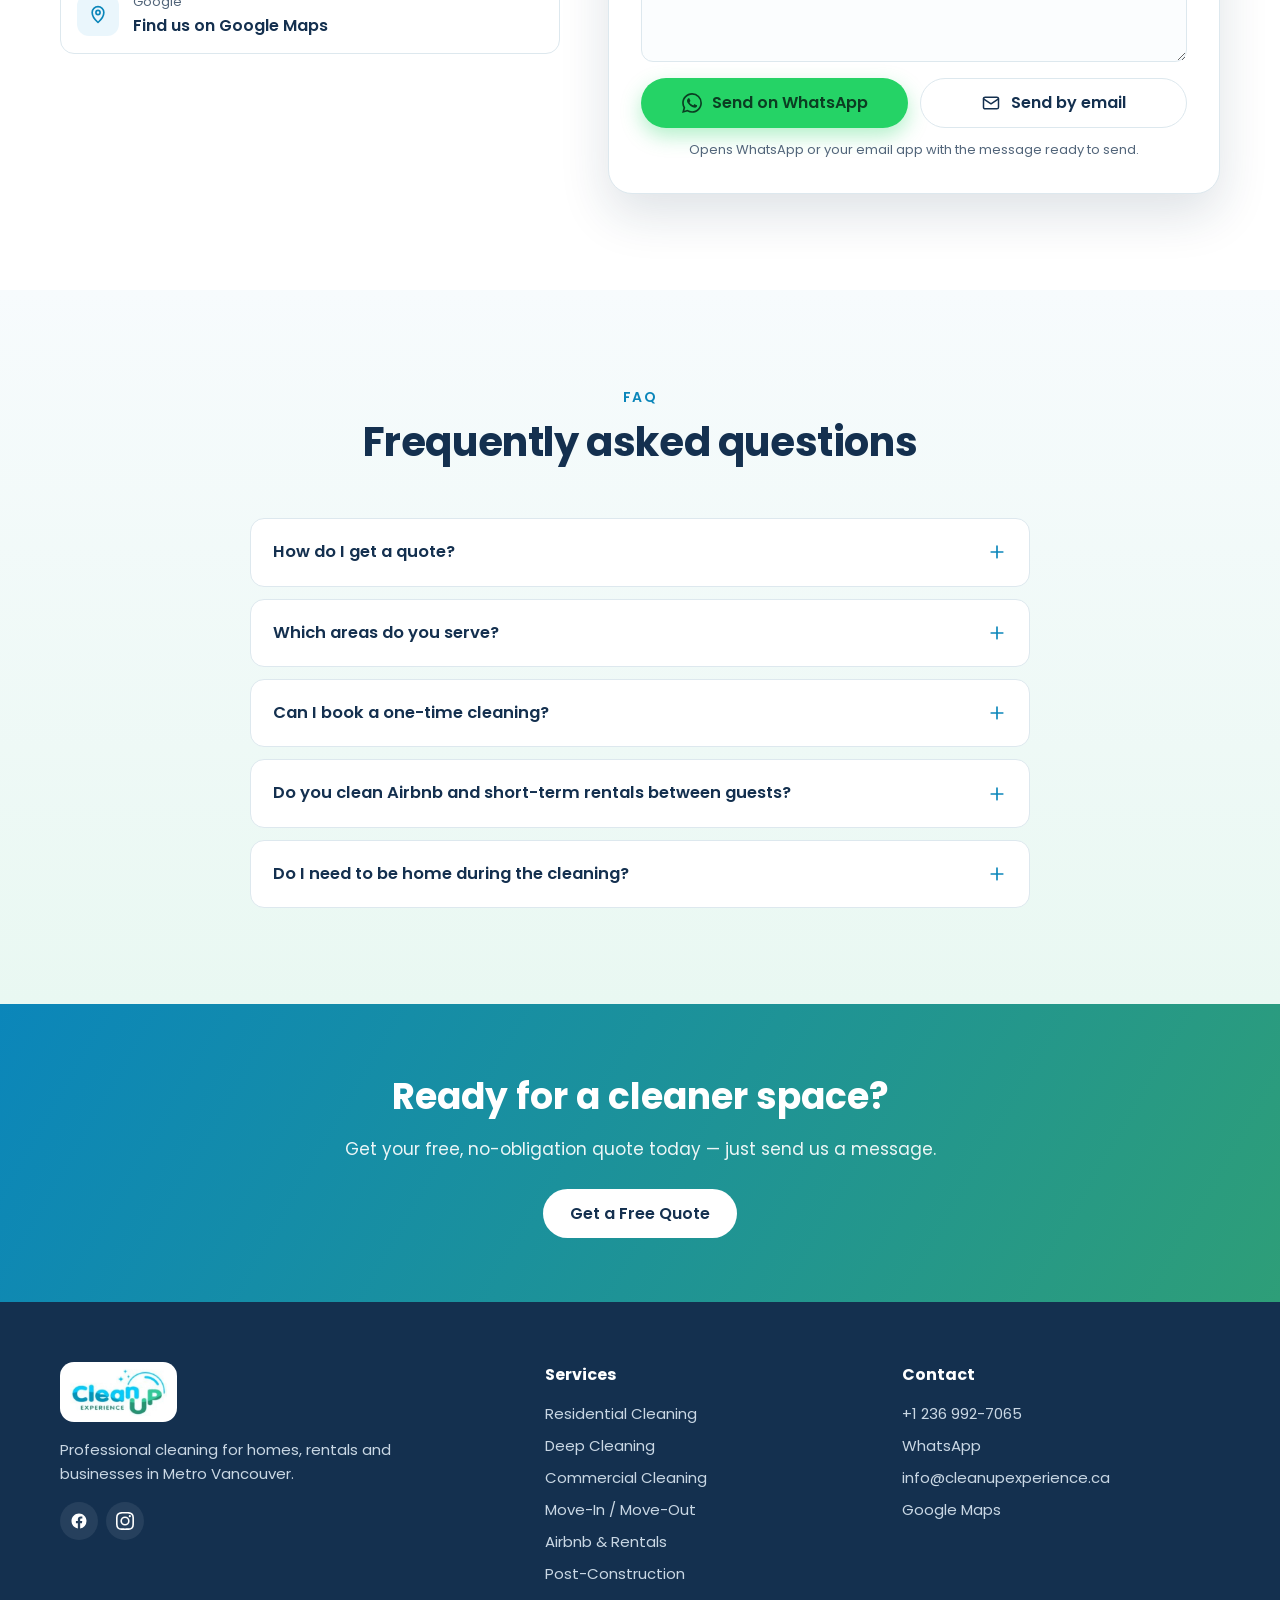
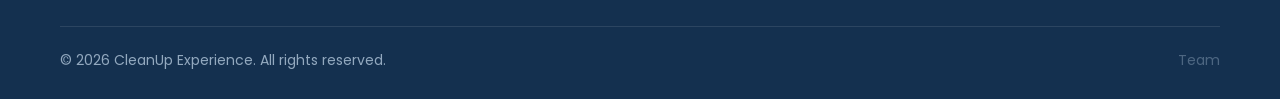
==== commit 2a673db3: "Add files via upload" ====
--- a/index.html
+++ b/index.html
@@ -345,10 +345,10 @@
           </figure>
           <figure class="ba-card reveal">
             <div class="ba-pair">
-              <div class="ba-half"><img src="/assets/results/moveout-before.jpg" alt="Move-out before: stove pulled out, floor behind it covered in crumbs, debris and grease stains" width="640" height="800" loading="lazy"><span class="ba-label ba-label-before">Before</span></div>
-              <div class="ba-half"><img src="/assets/results/moveout-after.jpg" alt="Move-out after: fridge pulled out, the floor and walls behind it spotless" width="640" height="800" loading="lazy"><span class="ba-label ba-label-after">After</span></div>
-            </div>
-            <figcaption><strong>Move-out clean</strong> We pull out the stove and fridge to clean the floor and walls behind them</figcaption>
+              <div class="ba-half"><img src="/assets/results/moveout-before.jpg" alt="Move-out before: fridge pulled out, floor behind it covered in debris and the wall splattered" width="640" height="800" loading="lazy"><span class="ba-label ba-label-before">Before</span></div>
+              <div class="ba-half"><img src="/assets/results/moveout-after.jpg" alt="Move-out after: the same spot behind the fridge, floor and walls spotless" width="640" height="800" loading="lazy"><span class="ba-label ba-label-after">After</span></div>
+            </div>
+            <figcaption><strong>Move-out clean</strong> We pull out the fridge to clean the floor and walls behind it</figcaption>
           </figure>
           <figure class="ba-card reveal">
             <div class="ba-pair">
@@ -628,7 +628,7 @@
       </div>
       <div class="footer-bottom">
         <span>© <span id="year">2026</span> CleanUp Experience. All rights reserved.</span>
-        <a class="team-link" href="" target="_blank" rel="noopener">Team</a>
+        <a class="team-link" href="https://script.google.com/a/macros/cleanupexperience.ca/s/AKfycbxxMmzciXnwqfnvAHT8D0gVjAFxwkiftGfMgQ5JzmDOBU3gpZTO0K5Z6SXLY_XXyD2Yjw/exec" target="_blank" rel="noopener">Team</a>
       </div>
     </div>
   </footer>
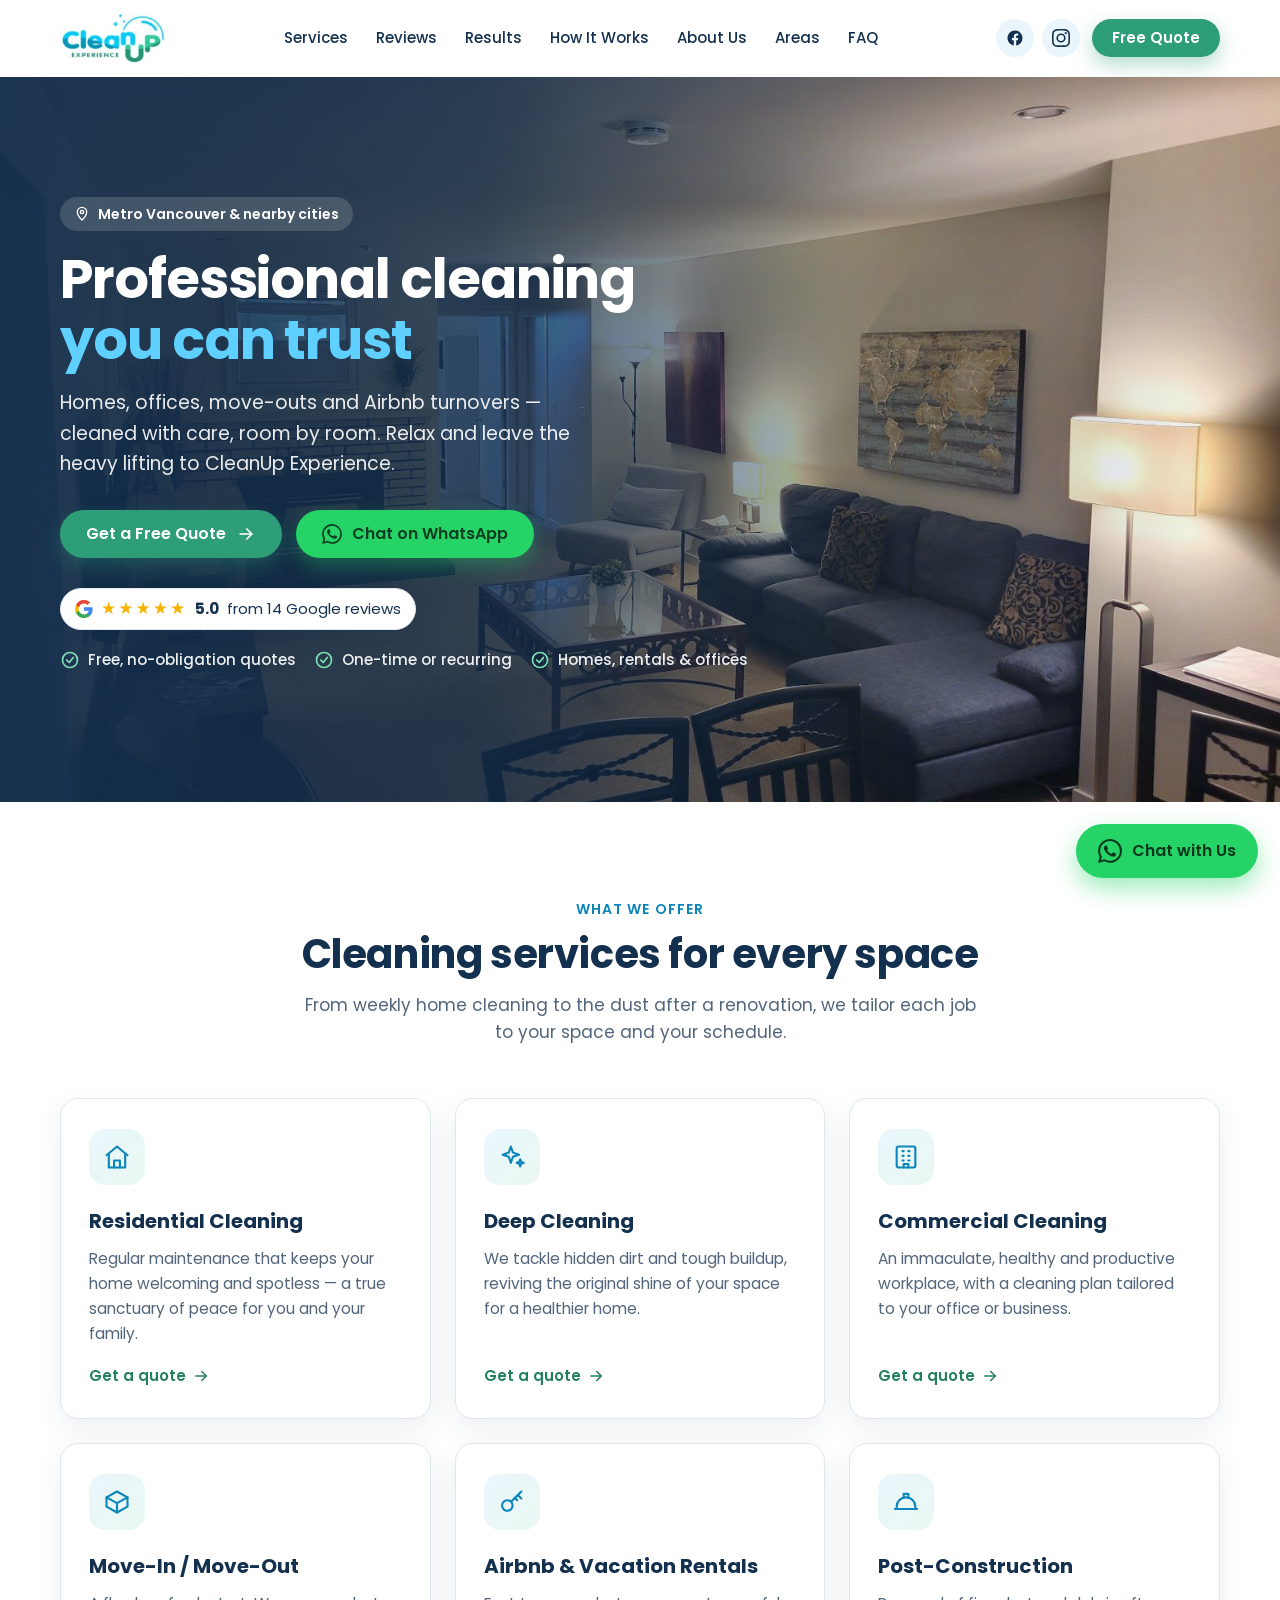
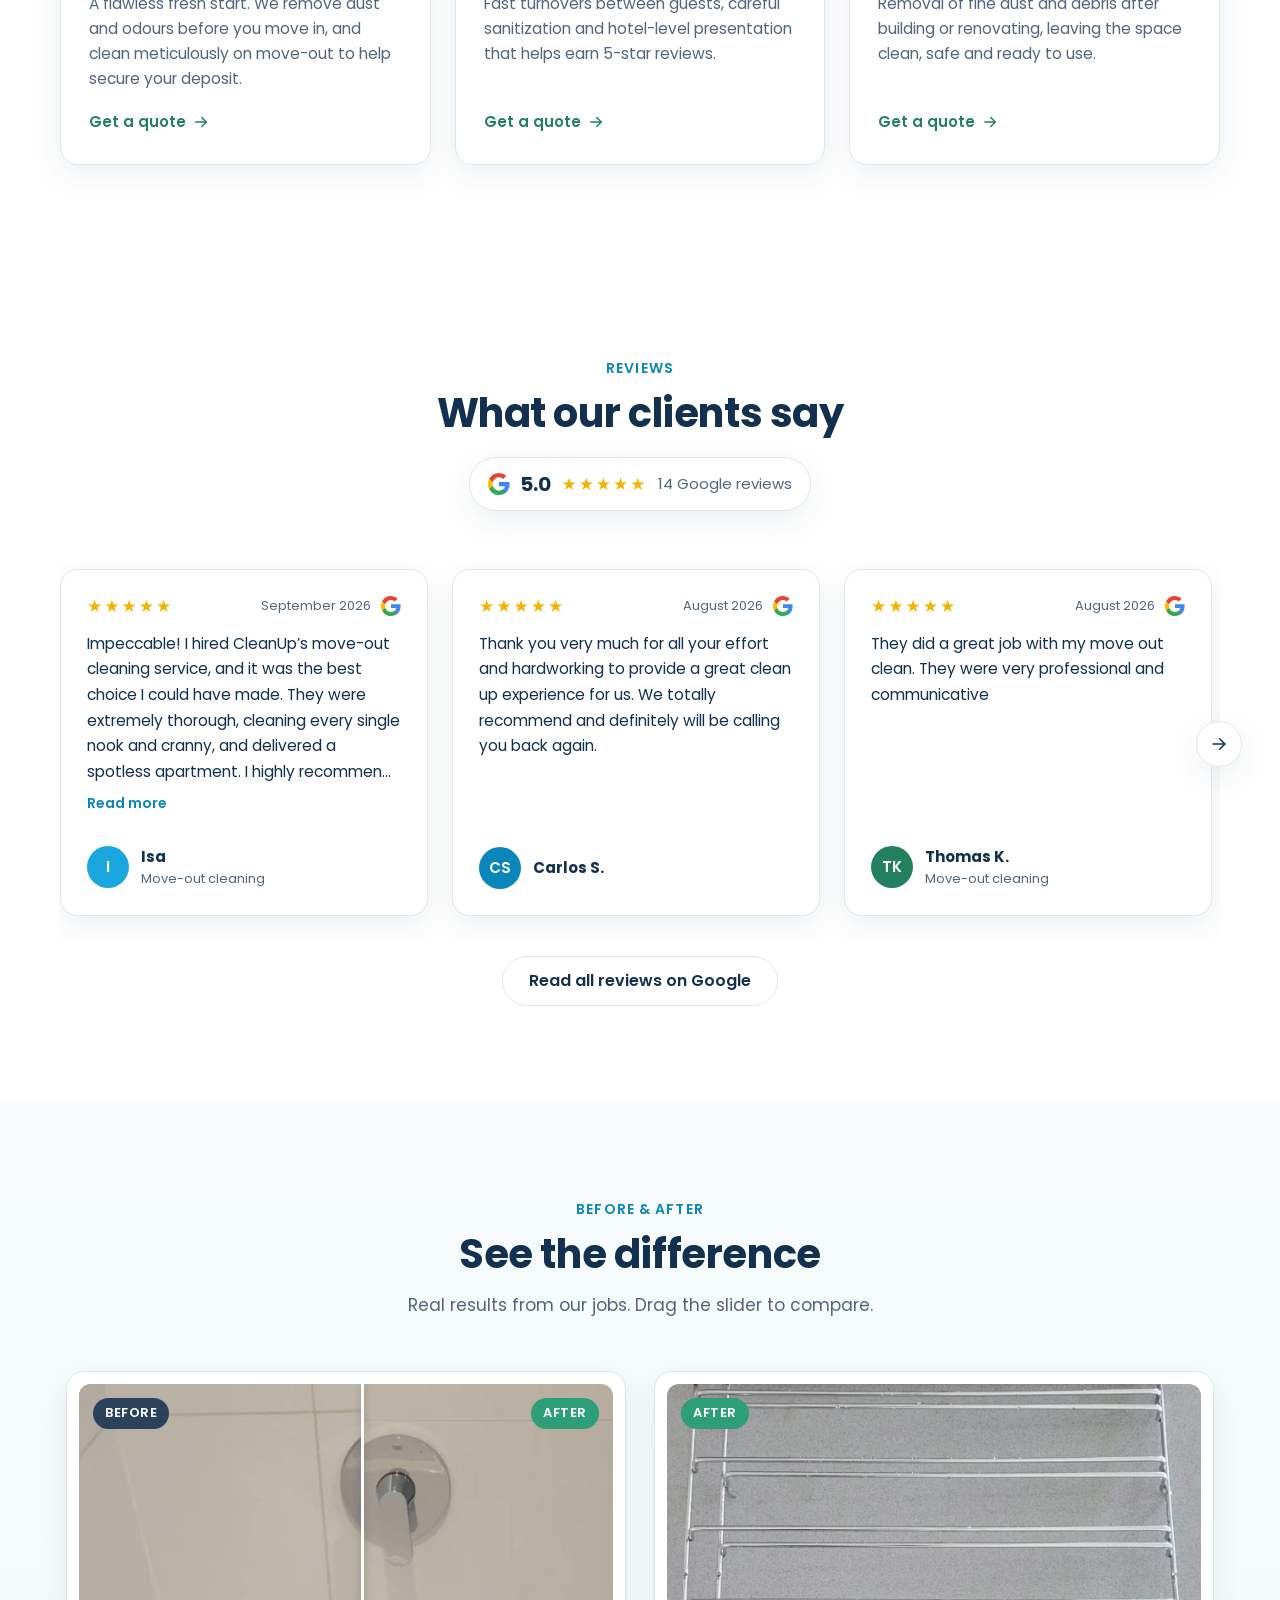
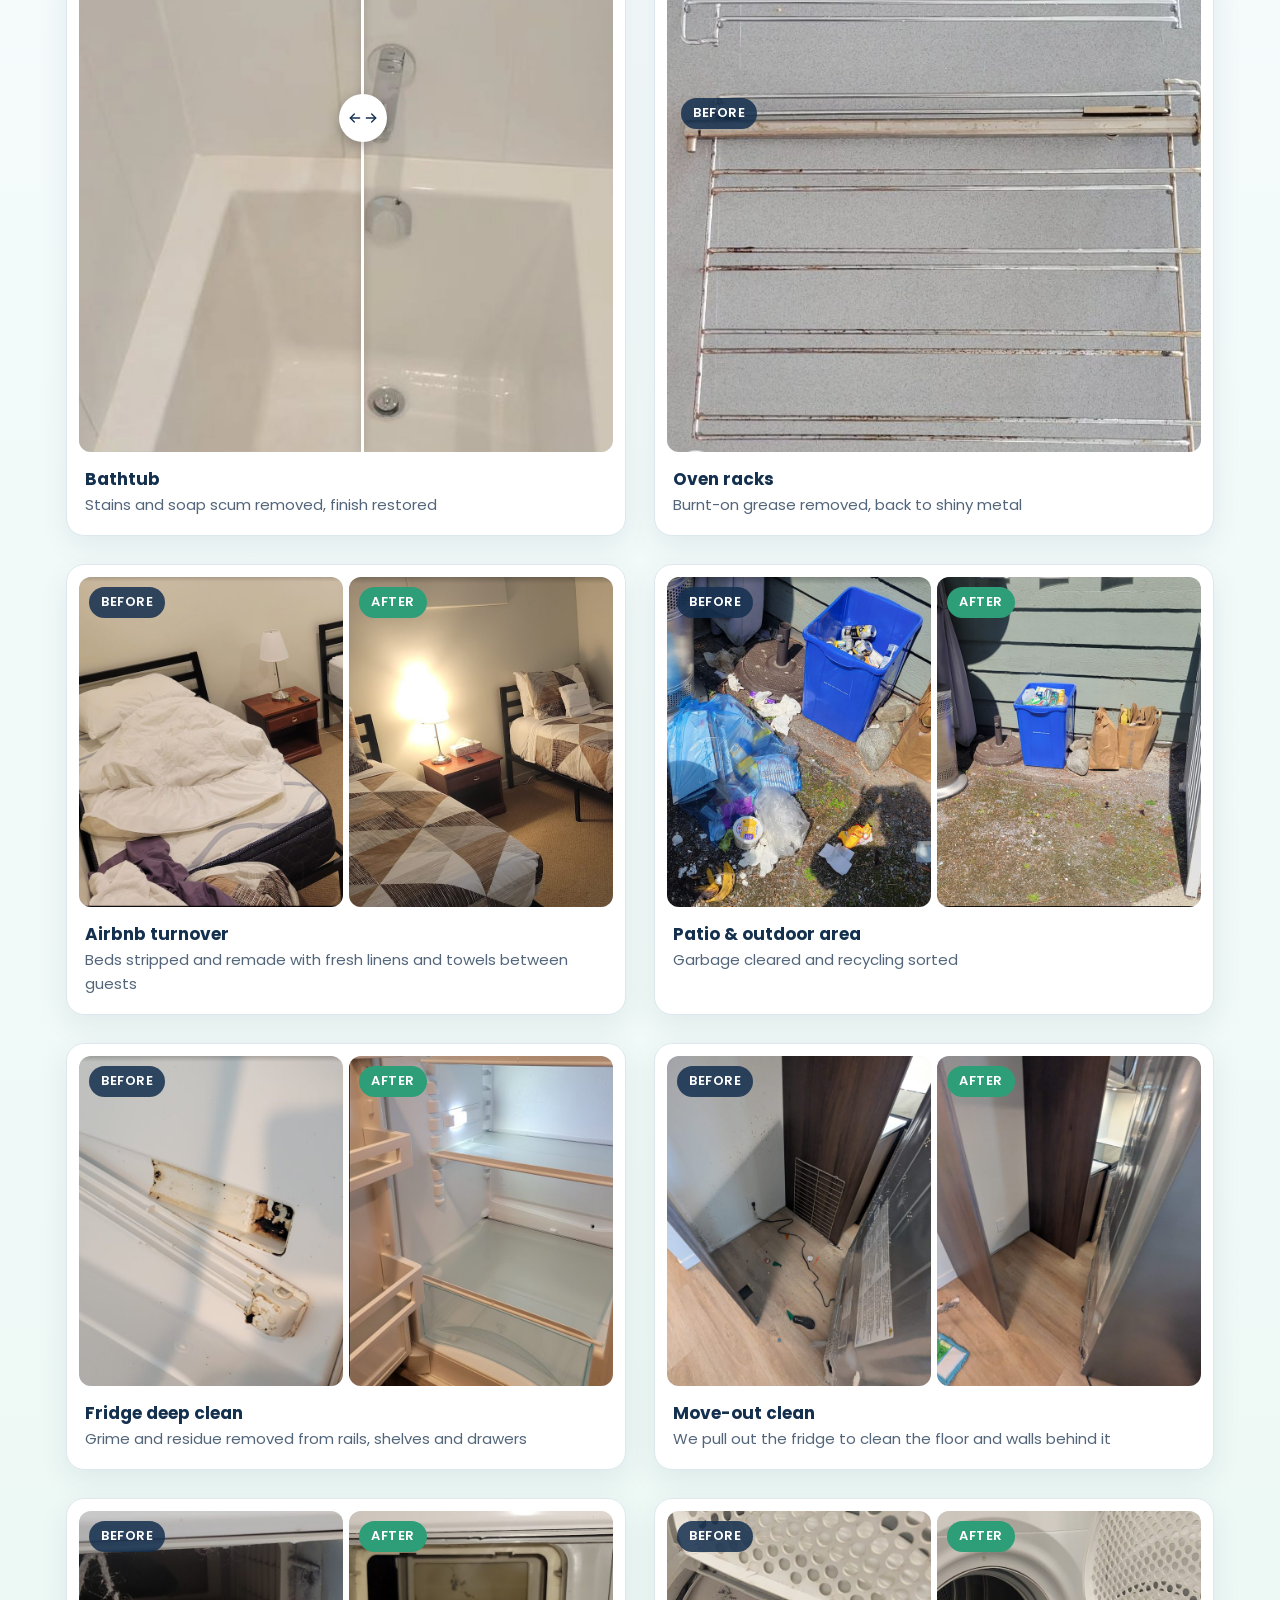
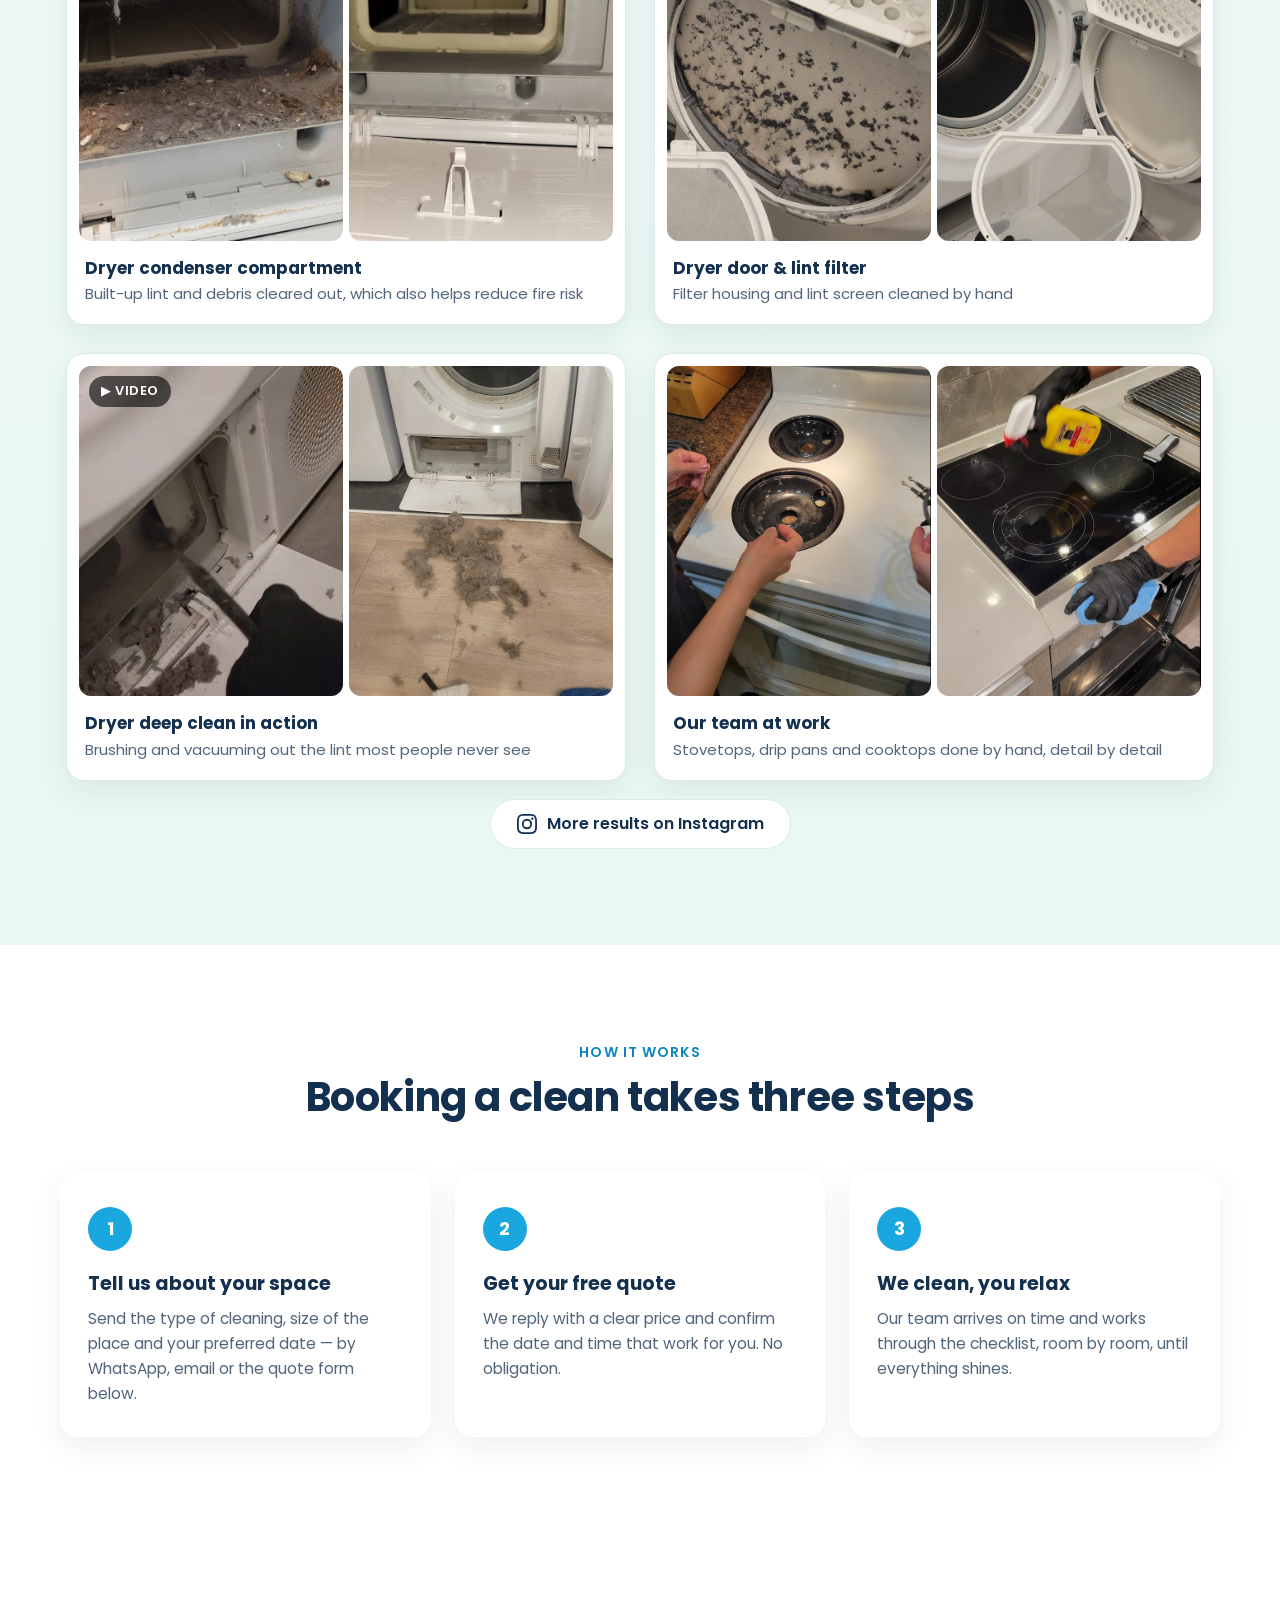
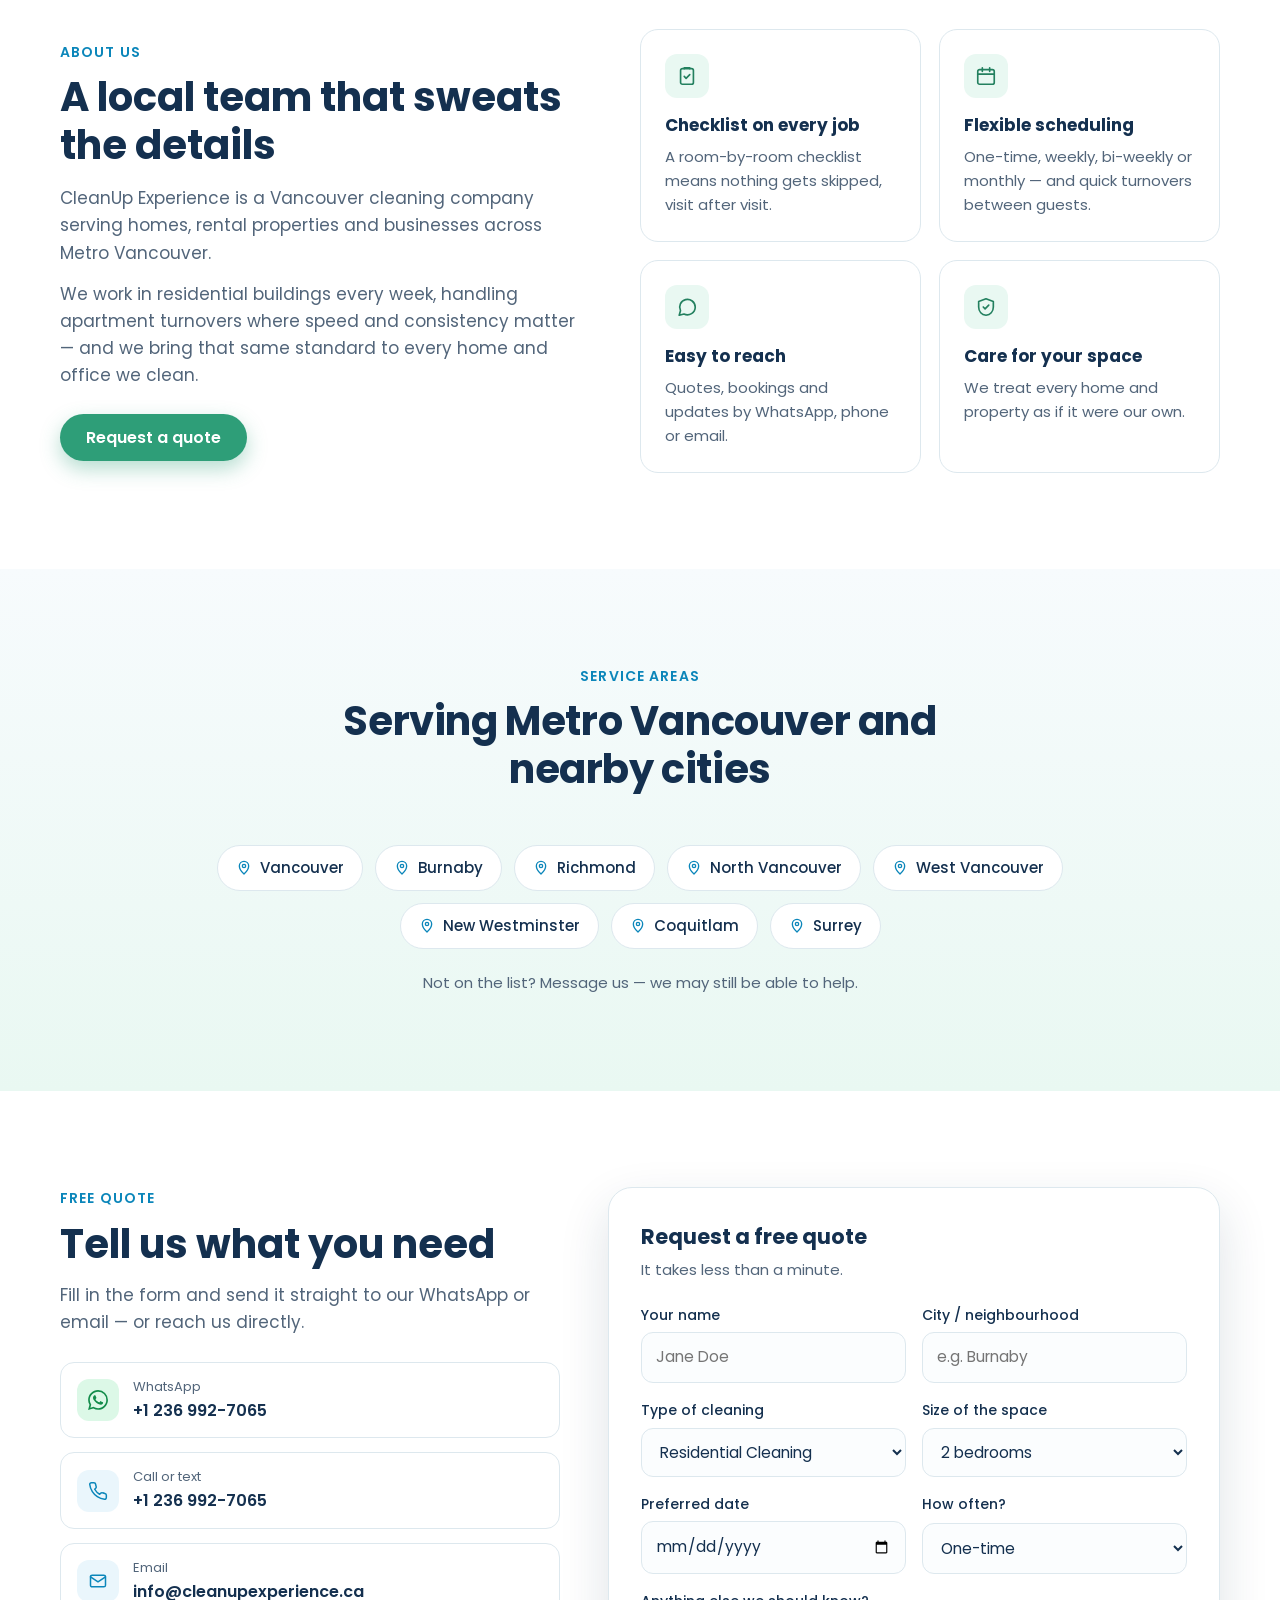
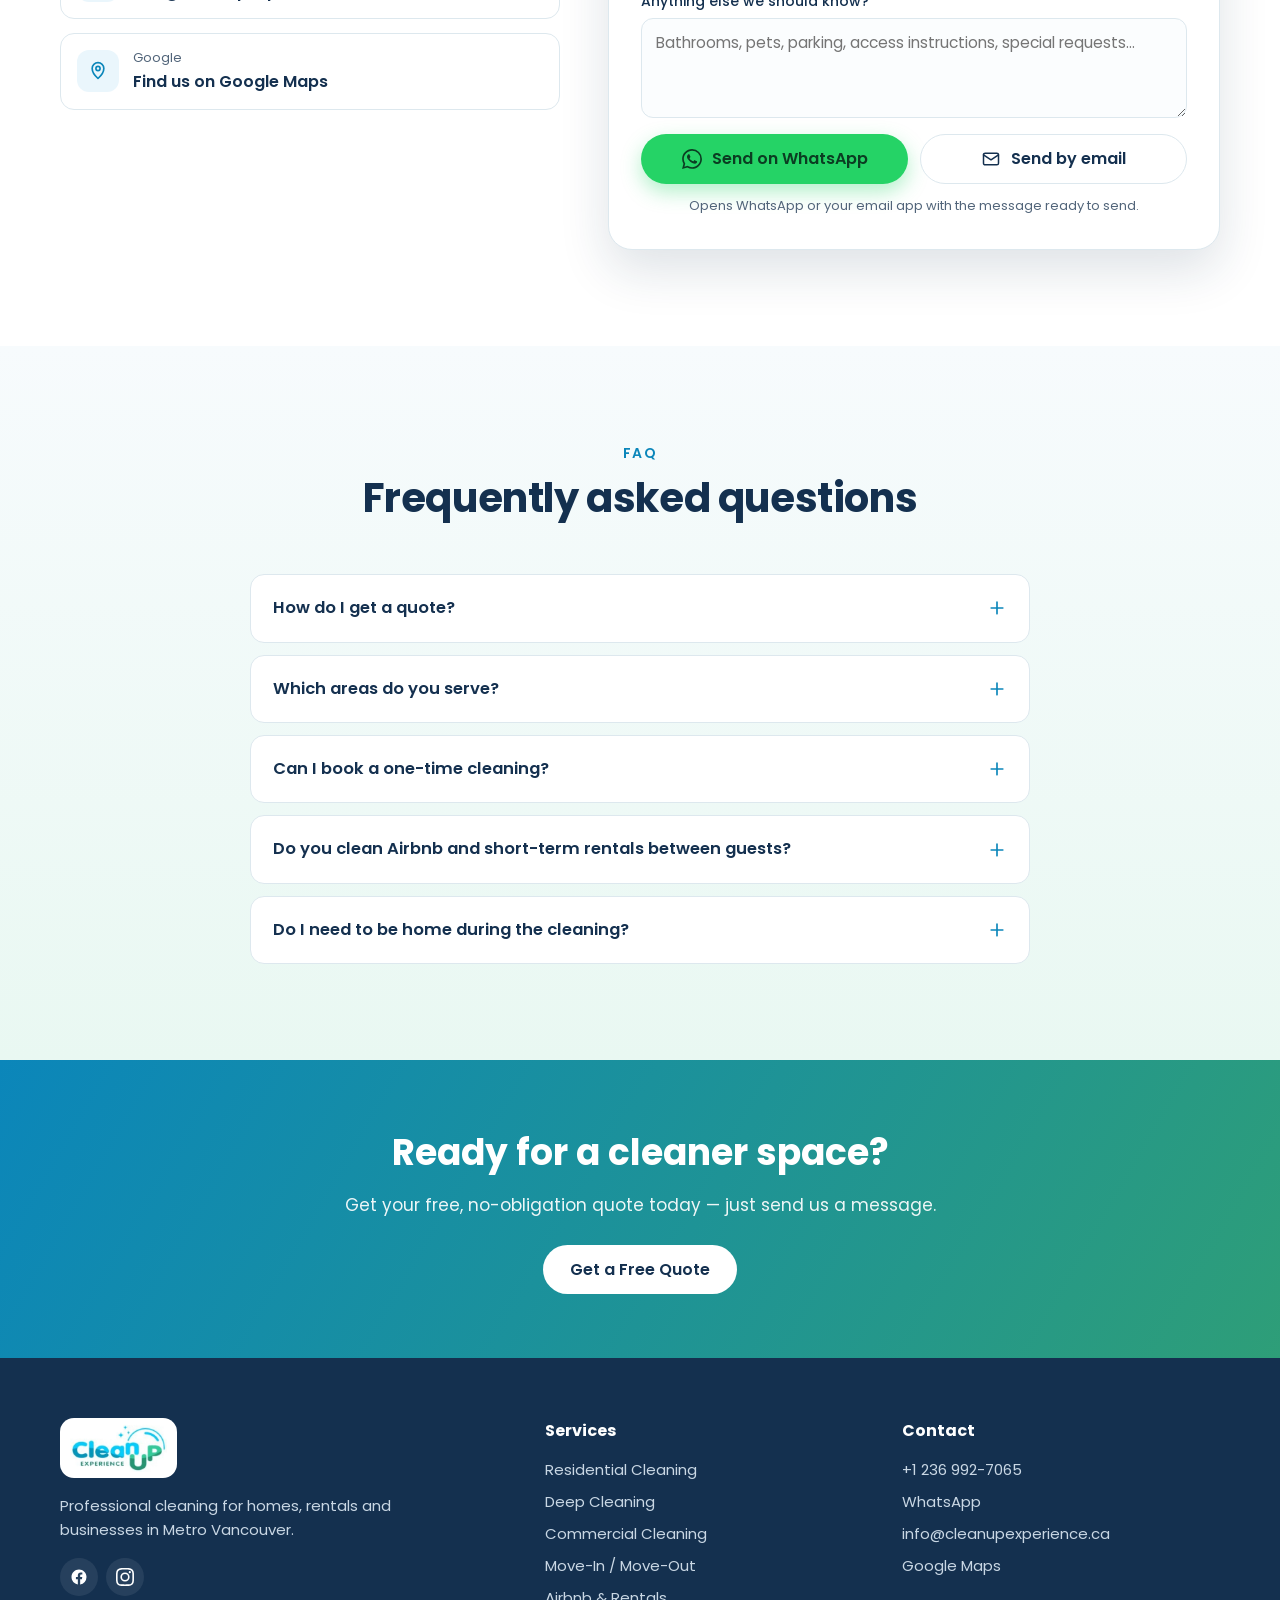
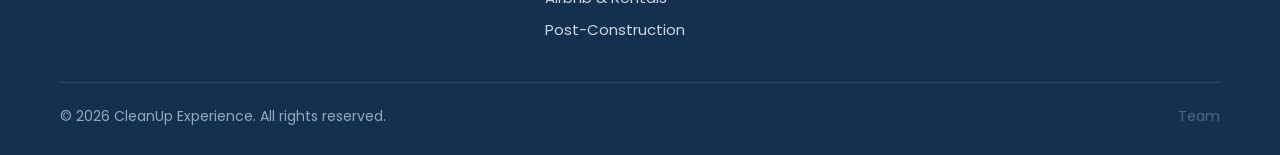
==== commit 59282de4: "Add files via upload" ====
--- a/index.html
+++ b/index.html
@@ -27,6 +27,7 @@
   <link rel="preconnect" href="https://fonts.gstatic.com" crossorigin>
   <link href="https://fonts.googleapis.com/css2?family=Poppins:wght@400;500;600;700&display=swap" rel="stylesheet">
 
+  <link rel="preload" as="image" href="/assets/hero-living.jpg">
   <link rel="stylesheet" href="/styles.css">
 
   <!-- Structured data: helps Google show the business correctly -->
@@ -124,10 +125,7 @@
   <main id="main">
 
     <!-- ================= HERO ================= -->
-    <section class="hero">
-      <div class="bubbles" aria-hidden="true">
-        <span class="bubble"></span><span class="bubble"></span><span class="bubble"></span><span class="bubble"></span><span class="bubble"></span>
-      </div>
+    <section class="hero hero--photo">
       <div class="container hero-grid">
         <div>
           <span class="eyebrow"><svg aria-hidden="true"><use href="#i-pin"/></svg>Metro Vancouver &amp; nearby cities</span>
@@ -143,18 +141,6 @@
             <li><svg aria-hidden="true"><use href="#i-check-circle"/></svg>One-time or recurring</li>
             <li><svg aria-hidden="true"><use href="#i-check-circle"/></svg>Homes, rentals &amp; offices</li>
           </ul>
-        </div>
-
-        <div class="hero-card" aria-hidden="true">
-          <h2>Turnover checklist</h2>
-          <p class="sub">Every clean follows a room-by-room list</p>
-          <ul class="checklist">
-            <li><span class="tick"><svg><use href="#i-check"/></svg></span>Kitchen — counters, appliances, sink</li>
-            <li><span class="tick"><svg><use href="#i-check"/></svg></span>Bathroom — sanitized &amp; polished</li>
-            <li><span class="tick"><svg><use href="#i-check"/></svg></span>Bedrooms — beds made, dusted</li>
-            <li><span class="tick"><svg><use href="#i-check"/></svg></span>Floors — vacuumed &amp; mopped</li>
-          </ul>
-          <div class="badge"><svg><use href="#i-sparkle"/></svg>Ready for the next guest</div>
         </div>
       </div>
     </section>
--- a/styles.css
+++ b/styles.css
@@ -124,6 +124,29 @@
 .chips li { display: flex; align-items: center; gap: 8px; font-size: 15px; color: var(--navy); font-weight: 500; }
 .chips svg { width: 20px; height: 20px; stroke: var(--green); flex: none; }
 
+/* Hero with photo background */
+.hero--photo {
+  background:
+    linear-gradient(90deg, rgba(20,48,79,.93) 0%, rgba(20,48,79,.80) 38%, rgba(20,48,79,.30) 68%, rgba(20,48,79,0) 100%),
+    url(/assets/hero-living.jpg) 70% center / cover no-repeat;
+  color: #fff; padding: 120px 0 130px;
+}
+.hero--photo .hero-grid { grid-template-columns: 1fr; }
+.hero--photo h1 { color: #fff; max-width: 640px; }
+.hero--photo h1 .hl { color: #5fd0ff; }
+.hero--photo .lead { color: rgba(255,255,255,.9); max-width: 520px; }
+.hero--photo .chips li { color: rgba(255,255,255,.92); }
+.hero--photo .chips svg { stroke: #7fe0b8; }
+.hero--photo .eyebrow { background: rgba(255,255,255,.15); color: #fff; }
+@media (max-width: 880px) {
+  .hero--photo {
+    background:
+      linear-gradient(180deg, rgba(20,48,79,.88) 0%, rgba(20,48,79,.78) 100%),
+      url(/assets/hero-living.jpg) 72% center / cover no-repeat;
+    padding: 56px 0 64px;
+  }
+}
+
 /* Hero illustration card */
 .hero-card {
   position: relative; background: #fff; border-radius: 24px; padding: 28px; box-shadow: var(--shadow-lg);
